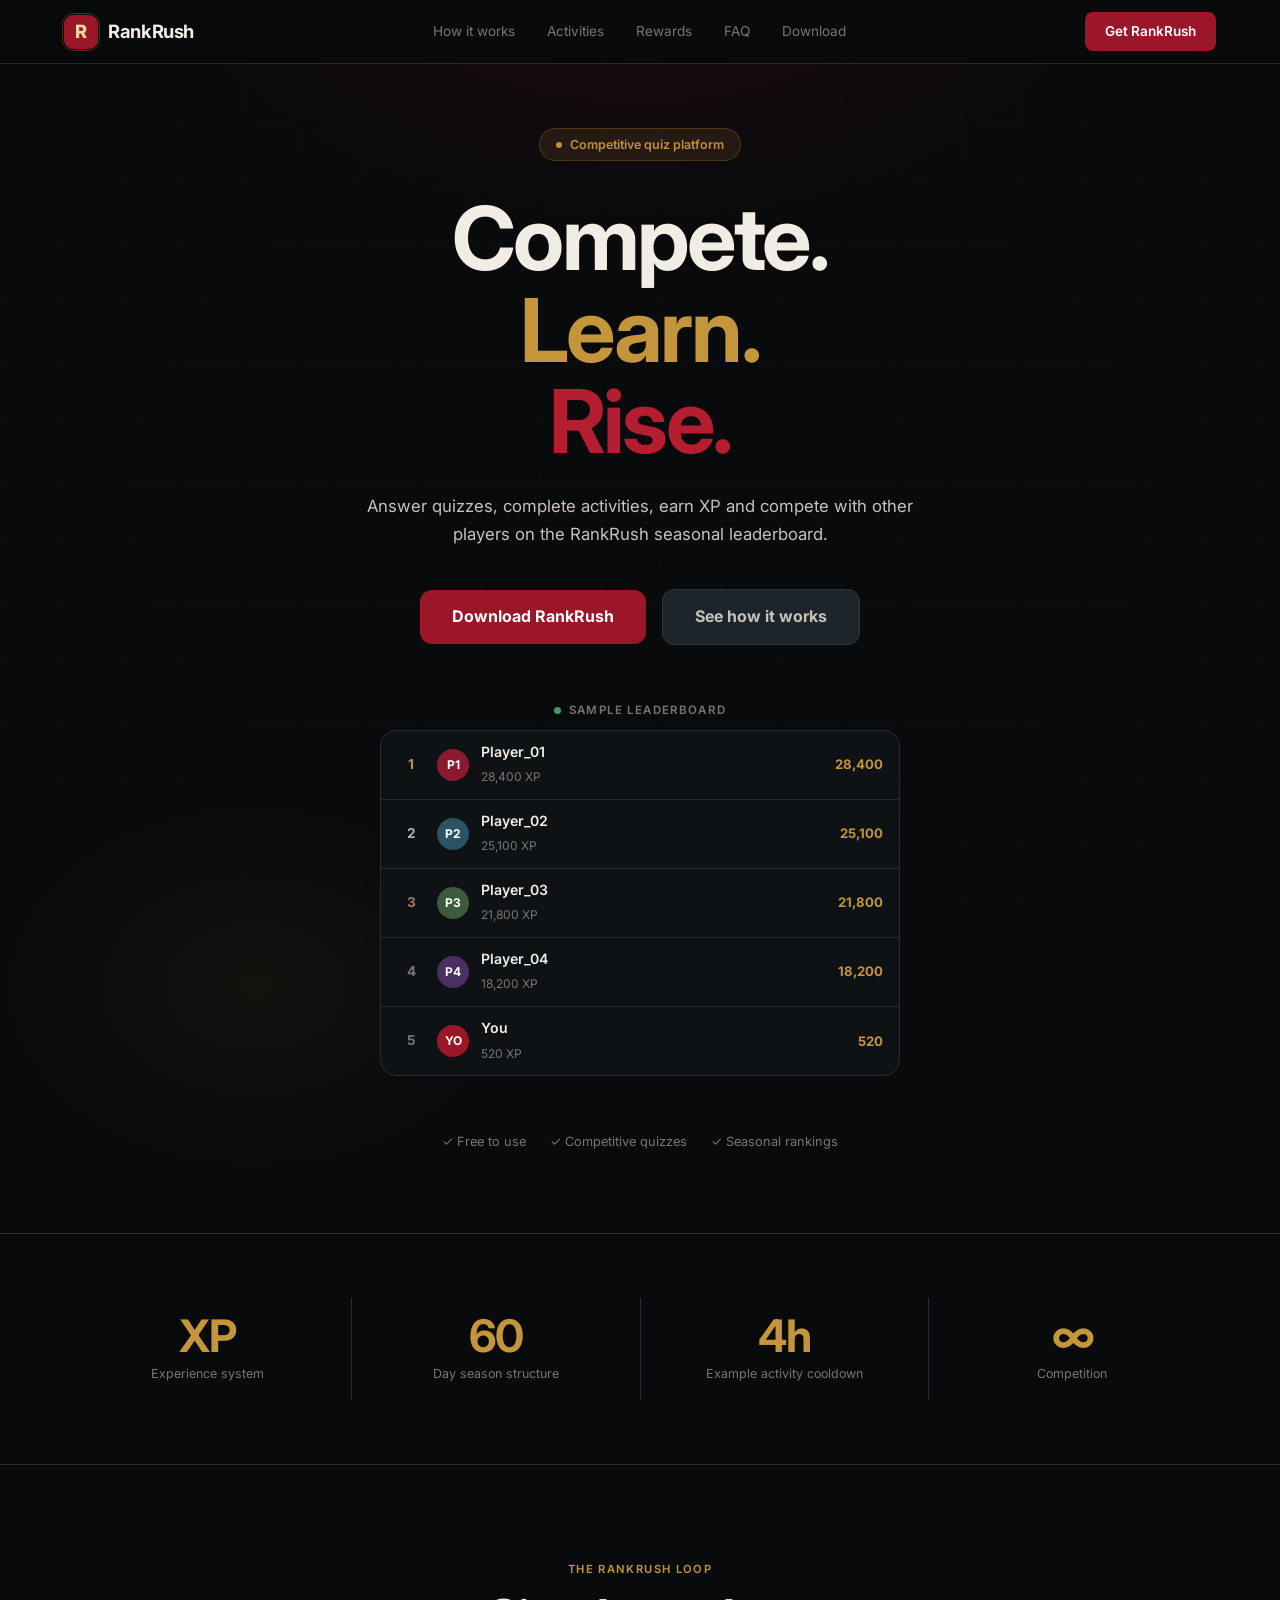
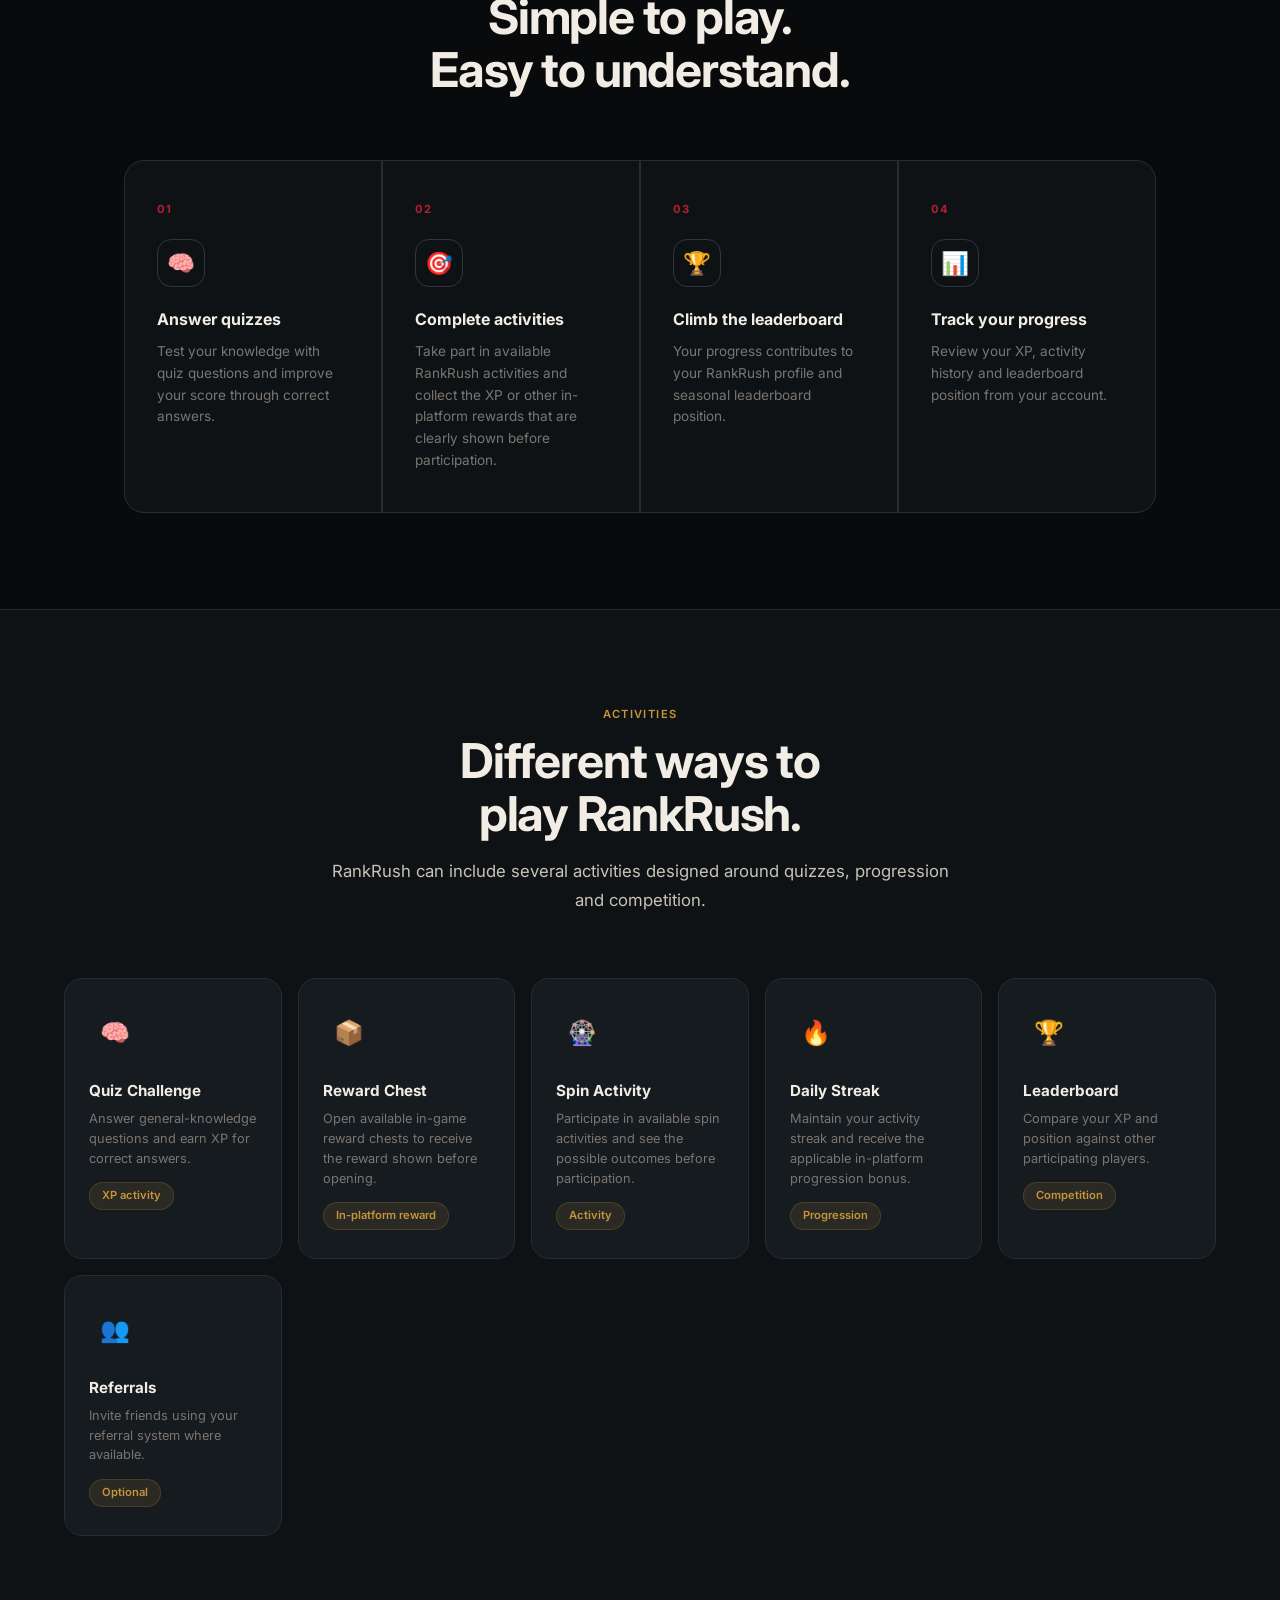
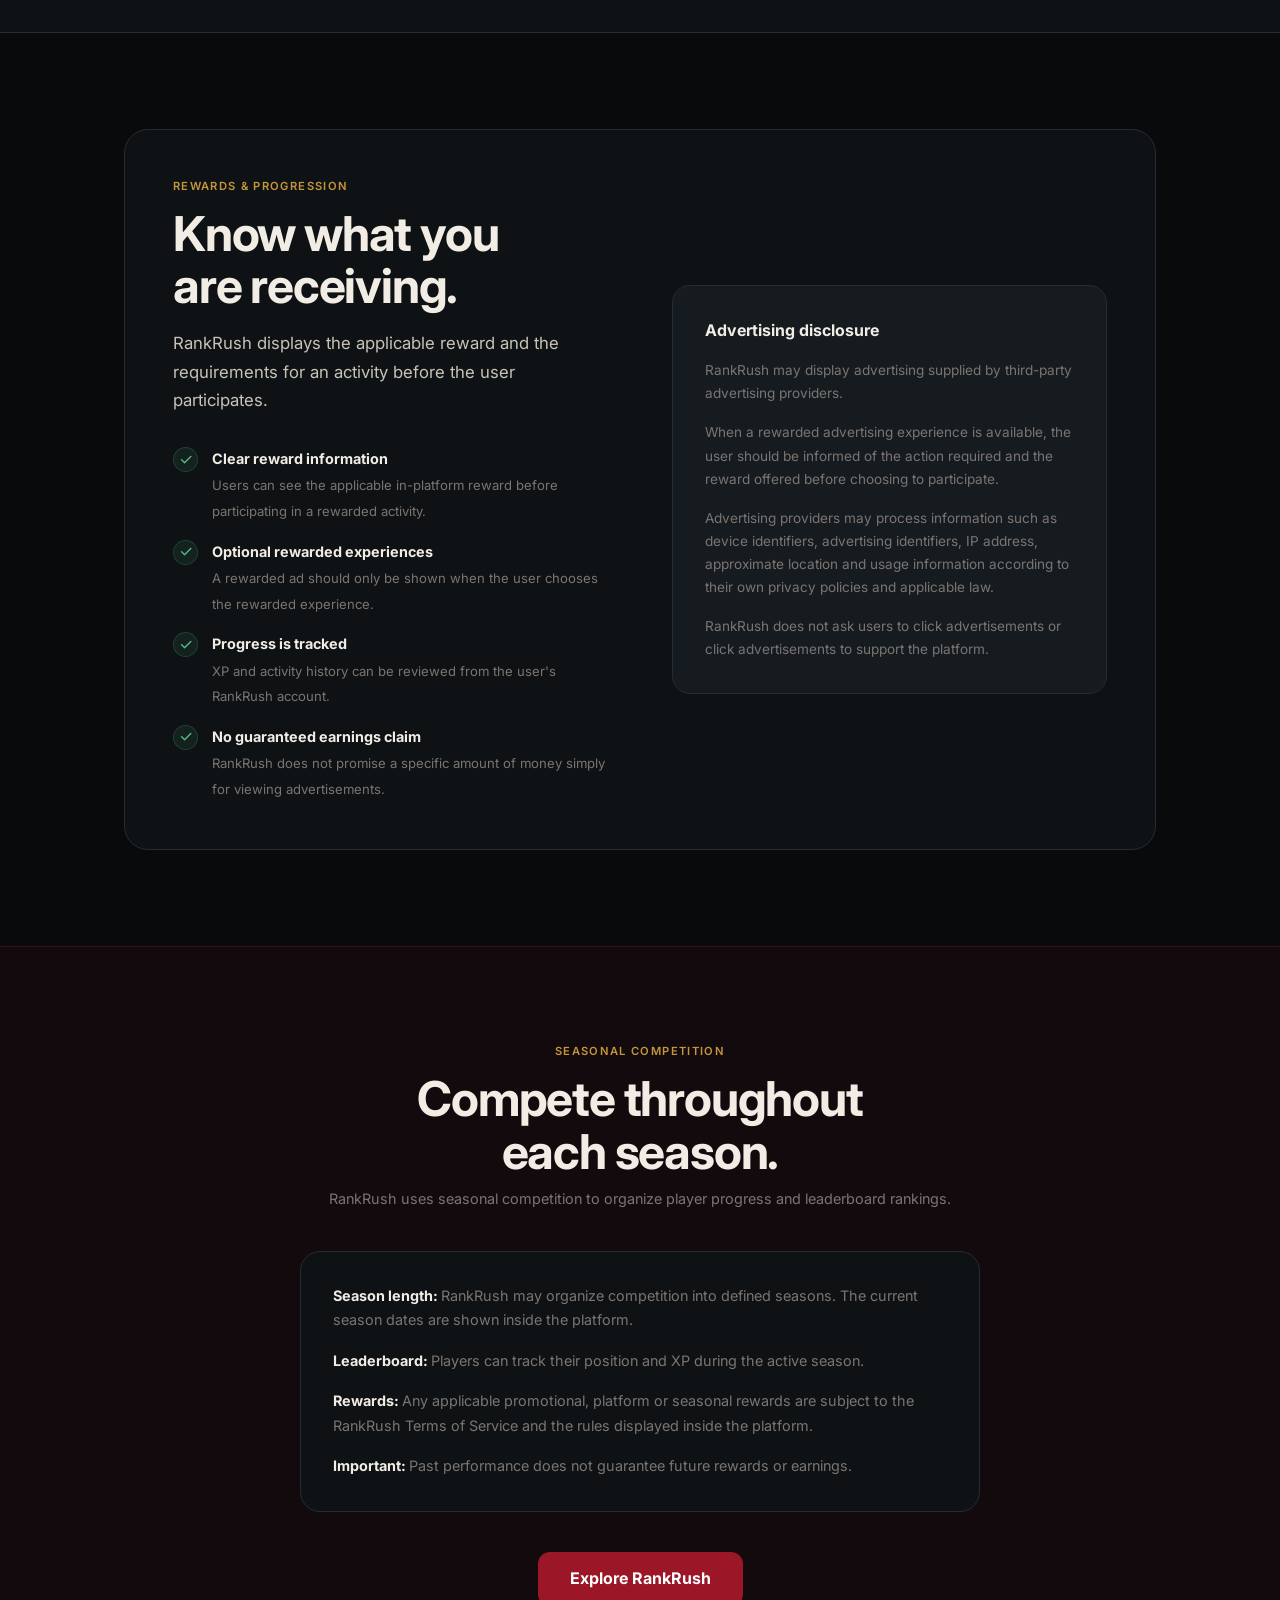
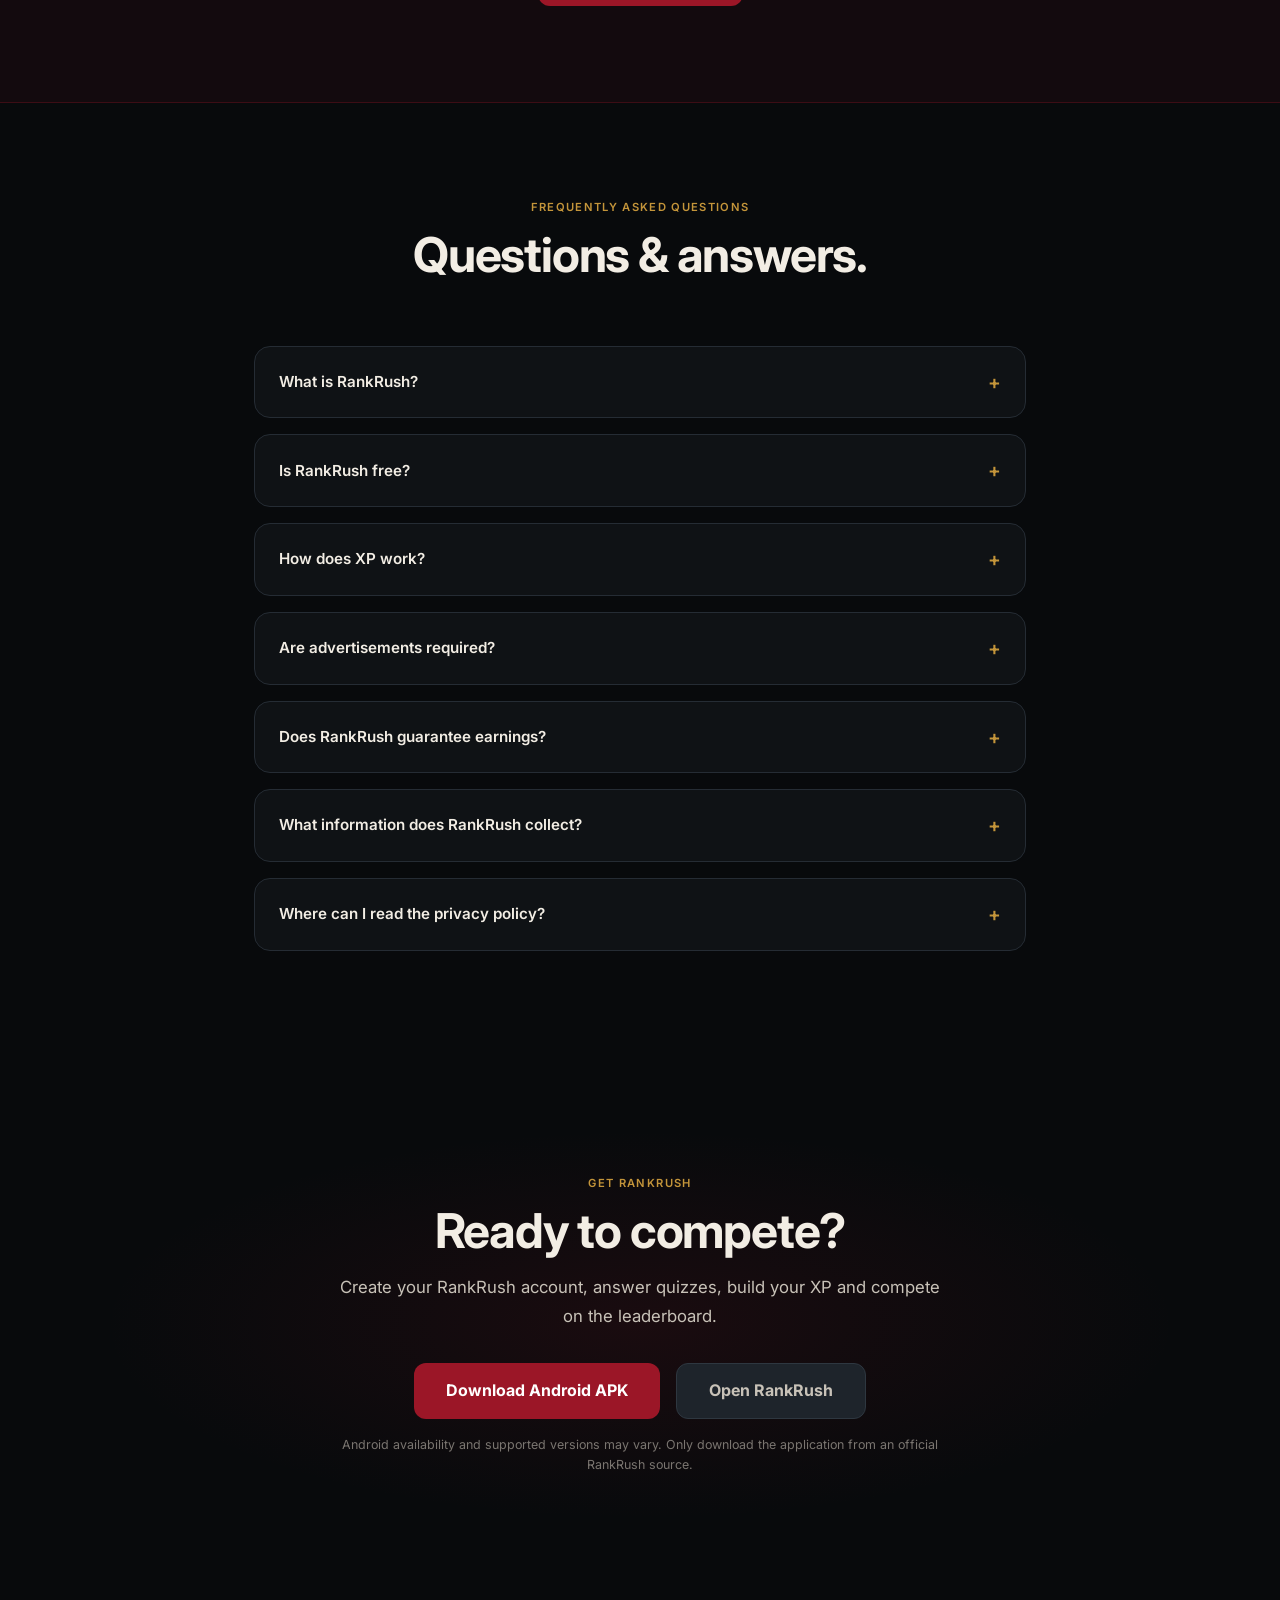
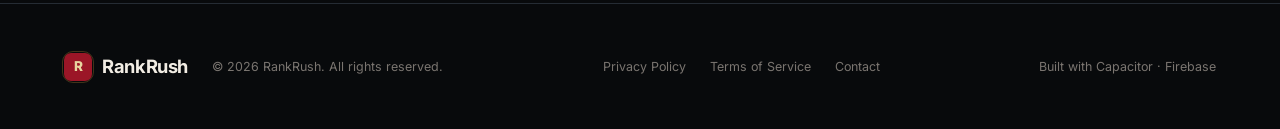
==== landing_page/index.html @ 8ebd60cf "Update index.html" ====
<!DOCTYPE html>
<html lang="en">
<head>
<meta charset="UTF-8">
<meta name="viewport" content="width=device-width, initial-scale=1.0, maximum-scale=5.0">

<meta http-equiv="X-UA-Compatible" content="IE=edge">

<meta name="google-site-verification" content="mcyz2QUK9lTyLCIeyXMuZbJmGofZLSoTM7HB4ql8XZY">


<title>RankRush — Compete. Learn. Rise.</title>
  <link rel="stylesheet" href="style/style.css">

<meta name="description"
content="RankRush is a competitive quiz and rewards platform where players answer questions, complete activities, earn XP, and compete on seasonal leaderboards.">

<meta name="keywords"
content="RankRush, quiz game, trivia game, leaderboard, competitive quiz, XP game, educational game, Android game">

<meta name="author" content="Usman Shehu">
<meta name="publisher" content="RankRush">
<meta name="robots" content="index, follow, max-image-preview:large, max-snippet:-1, max-video-preview:-1">

<link rel="canonical" href="https://rankrush-com.onrender.com/">

<!-- OPEN GRAPH -->
<meta property="og:type" content="website">
<meta property="og:site_name" content="RankRush">
<meta property="og:title" content="RankRush — Compete. Learn. Rise.">
<meta property="og:description"
content="Answer quizzes, complete activities, earn XP and compete on the RankRush seasonal leaderboard.">
<meta property="og:url" content="https://rankrush-com.onrender.com/">
<meta property="og:image" content="https://rankrush-com.onrender.com/og-image.png">
<meta property="og:image:width" content="1200">
<meta property="og:image:height" content="630">
<meta property="og:image:alt" content="RankRush competitive quiz platform">

<!-- TWITTER -->
<meta name="twitter:card" content="summary_large_image">
<meta name="twitter:title" content="RankRush — Compete. Learn. Rise.">
<meta name="twitter:description"
content="Answer quizzes, earn XP and compete on the RankRush leaderboard.">
<meta name="twitter:image" content="https://rankrush-com.onrender.com/og-image.png">

<!-- MOBILE -->
<meta name="mobile-web-app-capable" content="yes">
<meta name="application-name" content="RankRush">
<meta name="apple-mobile-web-app-capable" content="yes">
<meta name="apple-mobile-web-app-title" content="RankRush">

<meta name="theme-color" content="#080A0C">

<!-- ICONS -->
<link rel="icon" type="image/x-icon" href="/favicon.ico">
<link rel="icon" type="image/png" sizes="32x32" href="/favicon-32x32.png">
<link rel="icon" type="image/png" sizes="16x16" href="/favicon-16x16.png">
<link rel="apple-touch-icon" sizes="180x180" href="/apple-touch-icon.png">

<!-- FONT -->
<link rel="preconnect" href="https://fonts.googleapis.com">
<link rel="preconnect" href="https://fonts.gstatic.com" crossorigin>

<link
href="https://fonts.googleapis.com/css2?family=Inter:wght@300;400;500;600;700&display=swap"
rel="stylesheet">

<!-- STRUCTURED DATA -->
<script type="application/ld+json">
{
  "@context":"https://schema.org",
  "@graph":[
    {
      "@type":"WebSite",
      "@id":"https://rankrush-com.onrender.com/#website",
      "url":"https://rankrush-com.onrender.com/",
      "name":"RankRush",
      "description":"A competitive quiz and rewards platform.",
      "publisher":{
        "@id":"https://rankrush-com.onrender.com/#organization"
      }
    },
    {
      "@type":"Organization",
      "@id":"https://rankrush-com.onrender.com/#organization",
      "name":"RankRush",
      "url":"https://rankrush-com.onrender.com/",
      "logo":{
        "@type":"ImageObject",
        "url":"https://rankrush-com.onrender.com/logo-512.png"
      },
      "contactPoint":{
        "@type":"ContactPoint",
        "email":"zannur123456789@gmail.com",
        "contactType":"customer support"
      }
    },
    {
      "@type":"SoftwareApplication",
      "@id":"https://rankrush-com.onrender.com/#app",
      "name":"RankRush",
      "operatingSystem":"Android",
      "applicationCategory":"GameApplication",
      "applicationSubCategory":"Trivia",
      "description":"RankRush is a competitive quiz and rewards platform where players answer questions, earn XP and compete on seasonal leaderboards.",
      "url":"https://rankrush-com.onrender.com/",
      "offers":{
        "@type":"Offer",
        "price":"0",
        "priceCurrency":"USD"
      },
      "author":{
        "@type":"Person",
        "name":"Usman Shehu"
      }
    }
  ]
}
</script>


</head>

<body>

<!-- =========================================================
     NAVIGATION
========================================================= -->

<nav>

  <div class="nav-logo">

    <div class="nav-logo-mark">
      R
    </div>

    RankRush

  </div>

  <div class="nav-links">

    <a href="#how-it-works">
      How it works
    </a>

    <a href="#activities">
      Activities
    </a>

    <a href="#rewards">
      Rewards
    </a>

    <a href="#faq">
      FAQ
    </a>

    <a href="#download">
      Download
    </a>

  </div>

  <a
    href="#download"
    class="nav-cta"
  >
    Get RankRush
  </a>

  <a
    href="#download"
    class="nav-mobile-cta"
  >
    Get App
  </a>

</nav>


<!-- =========================================================
     HERO
========================================================= -->

<section class="hero">

  <div class="hero-bg"></div>

  <div class="hero-grid"></div>


  <div class="hero-eyebrow">

    <div class="hero-eyebrow-dot"></div>

    Competitive quiz platform

  </div>


  <h1 class="display hero-title">

    Compete.<br>

    <span class="accent">
      Learn.
    </span><br>

    <span class="accent-red">
      Rise.
    </span>

  </h1>


  <p class="hero-sub">

    Answer quizzes, complete activities, earn XP and compete
    with other players on the RankRush seasonal leaderboard.

  </p>


  <div class="hero-actions">

    <a
      href="#download"
      class="btn-primary"
    >

      Download RankRush

    </a>


    <a
      href="#how-it-works"
      class="btn-secondary"
    >

      See how it works

    </a>

  </div>


  <!-- LEADERBOARD -->

  <div class="ticker-section reveal">

    <div class="ticker-label">

      <div class="ticker-live-dot"></div>

      Sample leaderboard

    </div>


    <div
      class="ticker-board"
      id="tickerBoard"
    ></div>

  </div>


  <div class="hero-trust">

    <span>
      ✓ Free to use
    </span>

    <span>
      ✓ Competitive quizzes
    </span>

    <span>
      ✓ Seasonal rankings
    </span>

  </div>

</section>


<!-- =========================================================
     STATS / PRODUCT FEATURES
========================================================= -->

<div class="stats-strip reveal">

  <div class="stat-item">

    <div class="stat-val">
      <span>XP</span>
    </div>

    <div class="stat-lbl">
      Experience system
    </div>

  </div>


  <div class="stat-item">

    <div class="stat-val">
      <span>60</span>
    </div>

    <div class="stat-lbl">
      Day season structure
    </div>

  </div>


  <div class="stat-item">

    <div class="stat-val">
      <span>4h</span>
    </div>

    <div class="stat-lbl">
      Example activity cooldown
    </div>

  </div>


  <div class="stat-item">

    <div class="stat-val">
      <span>∞</span>
    </div>

    <div class="stat-lbl">
      Competition
    </div>

  </div>

</div>


<!-- =========================================================
     HOW IT WORKS
========================================================= -->

<section
  id="how-it-works"
  class="section"
>

  <div class="section-header reveal">

    <span class="label">
      The RankRush loop
    </span>

    <h2 class="display-sm">
      Simple to play.<br>
      Easy to understand.
    </h2>

  </div>


  <div class="steps-grid reveal">


    <div class="step-card">

      <span class="step-num">
        01
      </span>

      <div class="step-icon">
        🧠
      </div>

      <div class="step-title">
        Answer quizzes
      </div>

      <div class="step-body">

        Test your knowledge with quiz questions
        and improve your score through correct answers.

      </div>

    </div>


    <div class="step-card">

      <span class="step-num">
        02
      </span>

      <div class="step-icon">
        🎯
      </div>

      <div class="step-title">
        Complete activities
      </div>

      <div class="step-body">

        Take part in available RankRush activities
        and collect the XP or other in-platform
        rewards that are clearly shown before participation.

      </div>

    </div>


    <div class="step-card">

      <span class="step-num">
        03
      </span>

      <div class="step-icon">
        🏆
      </div>

      <div class="step-title">
        Climb the leaderboard
      </div>

      <div class="step-body">

        Your progress contributes to your RankRush
        profile and seasonal leaderboard position.

      </div>

    </div>


    <div class="step-card">

      <span class="step-num">
        04
      </span>

      <div class="step-icon">
        📊
      </div>

      <div class="step-title">
        Track your progress
      </div>

      <div class="step-body">

        Review your XP, activity history and
        leaderboard position from your account.

      </div>

    </div>

  </div>

</section>


<!-- =========================================================
     ACTIVITIES
========================================================= -->

<section
  id="activities"
  class="activities-section"
>

  <div class="activities-inner">

    <div class="section-header reveal">

      <span class="label">
        Activities
      </span>

      <h2 class="display-sm">
        Different ways to<br>
        play RankRush.
      </h2>

      <p
        class="body-lg"
        style="max-width:620px;margin:1rem auto 0"
      >

        RankRush can include several activities designed
        around quizzes, progression and competition.

      </p>

    </div>


    <div class="activities-grid">


      <div class="act-card reveal">

        <div class="act-card-icon">
          🧠
        </div>

        <div class="act-card-name">
          Quiz Challenge
        </div>

        <div class="act-card-desc">

          Answer general-knowledge questions
          and earn XP for correct answers.

        </div>

        <div class="act-card-badge">
          XP activity
        </div>

      </div>


      <div class="act-card reveal">

        <div class="act-card-icon">
          📦
        </div>

        <div class="act-card-name">
          Reward Chest
        </div>

        <div class="act-card-desc">

          Open available in-game reward chests
          to receive the reward shown before opening.

        </div>

        <div class="act-card-badge">
          In-platform reward
        </div>

      </div>


      <div class="act-card reveal">

        <div class="act-card-icon">
          🎡
        </div>

        <div class="act-card-name">
          Spin Activity
        </div>

        <div class="act-card-desc">

          Participate in available spin activities
          and see the possible outcomes before participation.

        </div>

        <div class="act-card-badge">
          Activity
        </div>

      </div>


      <div class="act-card reveal">

        <div class="act-card-icon">
          🔥
        </div>

        <div class="act-card-name">
          Daily Streak
        </div>

        <div class="act-card-desc">

          Maintain your activity streak and receive
          the applicable in-platform progression bonus.

        </div>

        <div class="act-card-badge">
          Progression
        </div>

      </div>


      <div class="act-card reveal">

        <div class="act-card-icon">
          🏆
        </div>

        <div class="act-card-name">
          Leaderboard
        </div>

        <div class="act-card-desc">

          Compare your XP and position against
          other participating players.

        </div>

        <div class="act-card-badge">
          Competition
        </div>

      </div>


      <div class="act-card reveal">

        <div class="act-card-icon">
          👥
        </div>

        <div class="act-card-name">
          Referrals
        </div>

        <div class="act-card-desc">

          Invite friends using your referral system
          where available.

        </div>

        <div class="act-card-badge">
          Optional
        </div>

      </div>


    </div>

  </div>

</section>


<!-- =========================================================
     REWARDS / TRANSPARENCY
========================================================= -->

<section
  id="rewards"
  class="rewards-section"
>

  <div class="rewards-box reveal">


    <div>

      <span class="label">
        Rewards & progression
      </span>

      <h2
        class="display-sm"
        style="margin-top:.75rem"
      >

        Know what you<br>
        are receiving.

      </h2>


      <p
        class="body-lg"
        style="margin-top:1rem"
      >

        RankRush displays the applicable reward
        and the requirements for an activity before
        the user participates.

      </p>


      <div class="reward-list">


        <div class="reward-item">

          <div class="reward-check">
            ✓
          </div>

          <div>

            <strong>
              Clear reward information
            </strong>

            <span>
              Users can see the applicable in-platform
              reward before participating in a rewarded activity.
            </span>

          </div>

        </div>


        <div class="reward-item">

          <div class="reward-check">
            ✓
          </div>

          <div>

            <strong>
              Optional rewarded experiences
            </strong>

            <span>
              A rewarded ad should only be shown when
              the user chooses the rewarded experience.
            </span>

          </div>

        </div>


        <div class="reward-item">

          <div class="reward-check">
            ✓
          </div>

          <div>

            <strong>
              Progress is tracked
            </strong>

            <span>
              XP and activity history can be reviewed
              from the user's RankRush account.
            </span>

          </div>

        </div>


        <div class="reward-item">

          <div class="reward-check">
            ✓
          </div>

          <div>

            <strong>
              No guaranteed earnings claim
            </strong>

            <span>
              RankRush does not promise a specific amount
              of money simply for viewing advertisements.
            </span>

          </div>

        </div>


      </div>

    </div>


    <div class="disclosure-box">

      <h3>
        Advertising disclosure
      </h3>

      <p>

        RankRush may display advertising supplied by
        third-party advertising providers.

      </p>

      <p>

        When a rewarded advertising experience is available,
        the user should be informed of the action required
        and the reward offered before choosing to participate.

      </p>

      <p>

        Advertising providers may process information
        such as device identifiers, advertising identifiers,
        IP address, approximate location and usage information
        according to their own privacy policies and applicable law.

      </p>

      <p>

        RankRush does not ask users to click advertisements
        or click advertisements to support the platform.

      </p>

    </div>


  </div>

</section>


<!-- =========================================================
     SEASON INFORMATION
========================================================= -->

<section class="season-section">

  <div class="season-inner">

    <div class="reveal">

      <span class="label">
        Seasonal competition
      </span>

      <h2
        class="display-sm"
        style="margin:.75rem 0 .5rem"
      >

        Compete throughout<br>
        each season.

      </h2>

      <p class="body">

        RankRush uses seasonal competition to
        organize player progress and leaderboard rankings.

      </p>

    </div>


    <div class="season-info reveal">

      <p>

        <strong style="color:var(--cream)">
          Season length:
        </strong>

        RankRush may organize competition into
        defined seasons. The current season dates
        are shown inside the platform.

      </p>


      <p>

        <strong style="color:var(--cream)">
          Leaderboard:
        </strong>

        Players can track their position and XP
        during the active season.

      </p>


      <p>

        <strong style="color:var(--cream)">
          Rewards:
        </strong>

        Any applicable promotional, platform or
        seasonal rewards are subject to the RankRush
        Terms of Service and the rules displayed
        inside the platform.

      </p>


      <p>

        <strong style="color:var(--cream)">
          Important:
        </strong>

        Past performance does not guarantee future
        rewards or earnings.

      </p>

    </div>


    <a
      href="#download"
      class="btn-primary reveal"
    >

      Explore RankRush

    </a>

  </div>

</section>


<!-- =========================================================
     FAQ
========================================================= -->

<section
  id="faq"
  class="faq-section"
>

  <div class="section-header reveal">

    <span class="label">
      Frequently asked questions
    </span>

    <h2 class="display-sm">
      Questions & answers.
    </h2>

  </div>


  <div class="faq-list">


    <div class="faq-item reveal">

      <button
        class="faq-question"
        type="button"
      >

        <span>
          What is RankRush?
        </span>

        <span class="faq-plus">
          +
        </span>

      </button>

      <div class="faq-answer">

        RankRush is a competitive quiz and progression
        platform where users can answer questions,
        participate in activities, earn XP and compete
        on seasonal leaderboards.

      </div>

    </div>


    <div class="faq-item reveal">

      <button
        class="faq-question"
        type="button"
      >

        <span>
          Is RankRush free?
        </span>

        <span class="faq-plus">
          +
        </span>

      </button>

      <div class="faq-answer">

        RankRush is designed to be free to access.
        Some features may depend on availability,
        account status and the rules displayed
        within the platform.

      </div>

    </div>


    <div class="faq-item reveal">

      <button
        class="faq-question"
        type="button"
      >

        <span>
          How does XP work?
        </span>

        <span class="faq-plus">
          +
        </span>

      </button>

      <div class="faq-answer">

        XP represents progression within RankRush.
        Your XP can contribute to your leaderboard
        position and other platform features according
        to the current RankRush rules.

      </div>

    </div>


    <div class="faq-item reveal">

      <button
        class="faq-question"
        type="button"
      >

        <span>
          Are advertisements required?
        </span>

        <span class="faq-plus">
          +
        </span>

      </button>

      <div class="faq-answer">

        Some RankRush experiences may include advertising.
        Where a rewarded advertising experience is offered,
        the user should be given clear information about
        the required action and the applicable in-platform
        reward before choosing to participate.

      </div>

    </div>


    <div class="faq-item reveal">

      <button
        class="faq-question"
        type="button"
      >

        <span>
          Does RankRush guarantee earnings?
        </span>

        <span class="faq-plus">
          +
        </span>

      </button>

      <div class="faq-answer">

        No. RankRush does not guarantee a particular
        amount of earnings from advertisements,
        activities or leaderboard participation.
        Any applicable rewards are subject to the
        current RankRush rules and Terms of Service.

      </div>

    </div>


    <div class="faq-item reveal">

      <button
        class="faq-question"
        type="button"
      >

        <span>
          What information does RankRush collect?
        </span>

        <span class="faq-plus">
          +
        </span>

      </button>

      <div class="faq-answer">

        Depending on the features you use, RankRush
        may collect account information such as your
        email address and username, as well as activity,
        XP, reward and session information. Advertising
        and analytics providers may also process certain
        device or advertising information. See the
        RankRush Privacy Policy for the complete details.

      </div>

    </div>


    <div class="faq-item reveal">

      <button
        class="faq-question"
        type="button"
      >

        <span>
          Where can I read the privacy policy?
        </span>

        <span class="faq-plus">
          +
        </span>

      </button>

      <div class="faq-answer">

        The current RankRush Privacy Policy should be
        available from the footer of this website and
        inside the platform where applicable.

      </div>

    </div>


  </div>

</section>


<!-- =========================================================
     DOWNLOAD
========================================================= -->

<section
  id="download"
  class="download-section"
>

  <div class="download-inner">


    <div class="reveal">

      <span class="label">
        Get RankRush
      </span>


      <h2
        class="display-sm"
        style="margin:.75rem 0 1rem"
      >

        Ready to compete?

      </h2>


      <p class="body-lg">

        Create your RankRush account, answer quizzes,
        build your XP and compete on the leaderboard.

      </p>

    </div>


    <div class="download-actions reveal">


      <a
        href="/download/android"
        class="btn-primary"
      >

        Download Android APK

      </a>


      <a
        href="/login"
        class="btn-secondary"
      >

        Open RankRush

      </a>


    </div>


    <p class="download-note">

      Android availability and supported versions
      may vary. Only download the application from
      an official RankRush source.

    </p>

  </div>

</section>


<!-- =========================================================
     FOOTER
========================================================= -->

<footer>


  <div class="footer-left">

    <div class="nav-logo">

      <div
        class="nav-logo-mark"
        style="
          width:28px;
          height:28px;
          border-radius:7px;
          font-size:.85rem;
        "
      >
        R
      </div>

      RankRush

    </div>


    <span class="footer-copy">

      © 2026 RankRush. All rights reserved.

    </span>

  </div>


  <div class="footer-links">

    <a href="/privacy">
      Privacy Policy
    </a>

    <a href="/terms">
      Terms of Service
    </a>

    <a href="mailto:zannur123456789@gmail.com">
      Contact
    </a>

  </div>


  <div class="footer-right">

    Built with Capacitor · Firebase

  </div>


</footer>


<!-- =========================================================
     JAVASCRIPT
========================================================= -->

<script>

/* =========================================================
   SAMPLE LEADERBOARD
========================================================= */

const PLAYERS = [

  {
    name:"Player_01",
    xp:28400,
    av:"P1",
    col:"#8B1A2E"
  },

  {
    name:"Player_02",
    xp:25100,
    av:"P2",
    col:"#2C5364"
  },

  {
    name:"Player_03",
    xp:21800,
    av:"P3",
    col:"#3D5A3E"
  },

  {
    name:"Player_04",
    xp:18200,
    av:"P4",
    col:"#4A3060"
  },

  {
    name:"You",
    xp:520,
    av:"YO",
    col:"#9B1627",
    me:true
  }

];


function renderTicker(){

  const board =
    document.getElementById("tickerBoard");

  if(!board){
    return;
  }


  const sorted =
    [...PLAYERS].sort(
      (a,b)=>b.xp-a.xp
    );


  board.innerHTML =
    sorted.map((player,index)=>{

      const rankClass =
        index === 0
          ? "r1"
          : index === 1
          ? "r2"
          : index === 2
          ? "r3"
          : "";


      return `

        <div class="ticker-row">

          <div class="ticker-rank ${rankClass}">
            ${index + 1}
          </div>


          <div
            class="ticker-av"
            style="background:${player.col}"
          >
            ${player.av}
          </div>


          <div class="ticker-info">

            <strong>
              ${
                player.me
                  ? "You"
                  : player.name
              }
            </strong>

            <span>
              ${player.xp.toLocaleString()} XP
            </span>

          </div>


          <div class="ticker-xp">
            ${player.xp.toLocaleString()}
          </div>

        </div>

      `;

    }).join("");

}


renderTicker();


/*
  This demo leaderboard is intentionally static.
  Replace it with real data only when you have
  actual verified leaderboard data.
*/


/* =========================================================
   FAQ
========================================================= */

document
  .querySelectorAll(".faq-question")
  .forEach(button=>{

    button.addEventListener("click",()=>{

      const item =
        button.closest(".faq-item");

      const isOpen =
        item.classList.contains("open");


      document
        .querySelectorAll(".faq-item")
        .forEach(other=>{

          other.classList.remove("open");

          const plus =
            other.querySelector(".faq-plus");

          if(plus){
            plus.textContent="+";
          }

        });


      if(!isOpen){

        item.classList.add("open");

        const plus =
          item.querySelector(".faq-plus");

        if(plus){
          plus.textContent="−";
        }

      }

    });

  });


/* =========================================================
   SCROLL REVEAL
========================================================= */

const revealObserver =
  new IntersectionObserver(

    entries=>{

      entries.forEach(entry=>{

        if(entry.isIntersecting){

          entry.target.classList.add("visible");

          revealObserver.unobserve(
            entry.target
          );

        }

      });

    },

    {
      threshold:.12
    }

  );


document
  .querySelectorAll(".reveal")
  .forEach(element=>{

    revealObserver.observe(element);

  });


/* =========================================================
   SMOOTH INTERNAL NAVIGATION
========================================================= */

document
  .querySelectorAll('a[href^="#"]')
  .forEach(link=>{

    link.addEventListener("click",event=>{

      const targetId =
        link.getAttribute("href");

      if(
        !targetId ||
        targetId === "#"
      ){
        return;
      }


      const target =
        document.querySelector(targetId);

      if(target){

        event.preventDefault();

        target.scrollIntoView({
          behavior:"smooth",
          block:"start"
        });

      }

    });

  });


/* =========================================================
   SECURITY / EXTERNAL NAVIGATION NOTE
========================================================= */

document.addEventListener(
  "contextmenu",
  function(){
    /*
      Intentionally left enabled.
      Users should be able to use normal
      browser functionality.
    */
  }
);

</script>
</body>
</html>
---- landing_page/style/style.css ----
/* =========================================================
   RESET
========================================================= */

*,*::before,*::after{
  box-sizing:border-box;
  margin:0;
  padding:0;
}

html{
  scroll-behavior:smooth;
  -webkit-text-size-adjust:100%;
}

body{
  font-family:'Inter',system-ui,sans-serif;
  background:#080A0C;
  color:#F2EDE4;
  line-height:1.6;
  overflow-x:hidden;
}

img{
  display:block;
  max-width:100%;
}

a{
  color:inherit;
  text-decoration:none;
}

button{
  cursor:pointer;
  font:inherit;
  border:none;
  background:none;
}

/* =========================================================
   COLORS
========================================================= */

:root{

  --obsidian:#080A0C;
  --steel:#0F1215;
  --steel2:#161B20;
  --steel3:#1E242B;

  --border:#252C34;
  --border2:#2E3740;

  --crimson:#9B1627;
  --crimson-bright:#B51E30;

  --gold:#C4953A;
  --gold-pale:#E8D5A0;

  --cream:#F2EDE4;
  --cream2:#C8C2B8;
  --cream3:#7A7570;

  --success:#2D7A50;

  --radius:1rem;
}

/* =========================================================
   TYPOGRAPHY
========================================================= */

.display{
  font-size:clamp(2.8rem,7vw,5.5rem);
  font-weight:700;
  line-height:1.04;
  letter-spacing:-0.03em;
}

.display-sm{
  font-size:clamp(1.8rem,4vw,3rem);
  font-weight:700;
  line-height:1.1;
  letter-spacing:-0.025em;
}

.label{
  display:block;
  font-size:.7rem;
  font-weight:600;
  letter-spacing:.12em;
  text-transform:uppercase;
  color:var(--gold);
}

.body-lg{
  font-size:1.05rem;
  color:var(--cream2);
  line-height:1.7;
}

.body{
  font-size:.9rem;
  color:var(--cream3);
  line-height:1.65;
}

/* =========================================================
   NAVIGATION
========================================================= */

nav{
  position:fixed;
  top:0;
  left:0;
  right:0;
  z-index:100;

  height:64px;

  display:flex;
  align-items:center;
  justify-content:space-between;

  padding:0 clamp(1.5rem,5vw,4rem);

  background:rgba(8,10,12,.82);
  backdrop-filter:blur(20px);
  -webkit-backdrop-filter:blur(20px);

  border-bottom:1px solid var(--border);
}

.nav-logo{
  display:flex;
  align-items:center;
  gap:10px;

  font-size:1.15rem;
  font-weight:700;
  letter-spacing:-.02em;
}

.nav-logo-mark{
  width:34px;
  height:34px;

  display:flex;
  align-items:center;
  justify-content:center;

  border-radius:9px;

  background:var(--crimson);
  color:var(--gold-pale);

  font-weight:800;

  position:relative;
}

.nav-logo-mark::after{
  content:'';
  position:absolute;
  inset:-2px;

  border-radius:11px;

  border:1px solid rgba(196,149,58,.3);
}

.nav-links{
  display:flex;
  align-items:center;
  gap:2rem;

  font-size:.85rem;
  color:var(--cream3);
}

.nav-links a:hover{
  color:var(--cream);
}

.nav-cta,
.nav-mobile-cta{
  background:var(--crimson);
  color:#fff;

  padding:.55rem 1.25rem;

  border-radius:8px;

  font-size:.85rem;
  font-weight:600;
}

.nav-cta:hover,
.nav-mobile-cta:hover{
  background:var(--crimson-bright);
}

.nav-mobile-cta{
  display:none;
}

/* =========================================================
   HERO
========================================================= */

.hero{
  min-height:100svh;

  display:flex;
  flex-direction:column;
  align-items:center;
  justify-content:center;

  padding:
    calc(64px + 4rem)
    clamp(1.5rem,5vw,4rem)
    5rem;

  position:relative;
  overflow:hidden;

  text-align:center;
}

.hero-bg{
  position:absolute;
  inset:0;

  background:
    radial-gradient(
      ellipse 70% 50% at 50% -10%,
      rgba(155,22,39,.18) 0%,
      transparent 60%
    ),
    radial-gradient(
      ellipse 40% 30% at 20% 80%,
      rgba(196,149,58,.06) 0%,
      transparent 50%
    );

  pointer-events:none;
}

.hero-grid{
  position:absolute;
  inset:0;

  background-image:
    linear-gradient(
      rgba(255,255,255,.02) 1px,
      transparent 1px
    ),
    linear-gradient(
      90deg,
      rgba(255,255,255,.02) 1px,
      transparent 1px
    );

  background-size:60px 60px;

  mask-image:
    radial-gradient(
      ellipse 80% 60% at 50% 40%,
      black,
      transparent
    );

  pointer-events:none;
}

.hero-eyebrow{
  display:inline-flex;
  align-items:center;
  gap:8px;

  background:rgba(196,149,58,.12);
  border:1px solid rgba(196,149,58,.25);

  border-radius:100px;

  padding:.35rem 1rem;
  margin-bottom:2rem;

  font-size:.78rem;
  font-weight:600;

  color:var(--gold);
}

.hero-eyebrow-dot{
  width:6px;
  height:6px;

  border-radius:50%;

  background:var(--gold);

  animation:pulse 2s ease-in-out infinite;
}

@keyframes pulse{
  0%,100%{
    opacity:1;
    transform:scale(1);
  }

  50%{
    opacity:.5;
    transform:scale(.7);
  }
}

.hero-title{
  margin-bottom:1.5rem;
  position:relative;
  z-index:1;
}

.hero-title .accent{
  color:var(--gold);
}

.hero-title .accent-red{
  color:var(--crimson-bright);
}

.hero-sub{
  max-width:560px;

  margin:0 auto 2.5rem;

  font-size:1.05rem;
  color:var(--cream2);

  line-height:1.7;
}

.hero-actions{
  display:flex;
  align-items:center;
  justify-content:center;

  gap:1rem;
  flex-wrap:wrap;

  margin-bottom:3.5rem;
}

.btn-primary,
.btn-secondary{
  display:inline-flex;
  align-items:center;
  justify-content:center;
  gap:10px;

  padding:.9rem 2rem;

  border-radius:12px;

  font-size:1rem;
  font-weight:700;

  transition:.2s;
}

.btn-primary{
  background:var(--crimson);
  color:#fff;
}

.btn-primary:hover{
  background:var(--crimson-bright);
  transform:translateY(-2px);
}

.btn-secondary{
  background:var(--steel3);
  color:var(--cream2);

  border:1px solid var(--border2);
}

.btn-secondary:hover{
  border-color:var(--cream3);
  color:var(--cream);
  transform:translateY(-2px);
}

.hero-trust{
  display:flex;
  align-items:center;
  justify-content:center;

  gap:1.5rem;
  flex-wrap:wrap;

  font-size:.8rem;
  color:var(--cream3);
}

/* =========================================================
   LEADERBOARD
========================================================= */

.ticker-section{
  position:relative;
  z-index:1;

  width:100%;
  max-width:520px;

  margin:0 auto 3.5rem;
}

.ticker-label{
  display:flex;
  align-items:center;
  justify-content:center;

  gap:8px;

  font-size:.72rem;
  font-weight:600;

  letter-spacing:.1em;
  text-transform:uppercase;

  color:var(--cream3);

  margin-bottom:10px;
}

.ticker-live-dot{
  width:7px;
  height:7px;

  border-radius:50%;

  background:#3D9E6A;

  animation:pulse 1.5s ease-in-out infinite;
}

.ticker-board{
  background:var(--steel);

  border:1px solid var(--border);

  border-radius:16px;

  overflow:hidden;
}

.ticker-row{
  display:flex;
  align-items:center;
  gap:12px;

  padding:10px 16px;

  border-bottom:1px solid var(--border);
}

.ticker-row:last-child{
  border-bottom:none;
}

.ticker-rank{
  width:28px;

  text-align:center;

  font-size:.85rem;
  font-weight:700;

  color:var(--cream3);
}

.ticker-rank.r1{
  color:var(--gold);
}

.ticker-rank.r2{
  color:#B0B0B8;
}

.ticker-rank.r3{
  color:#A0785A;
}

.ticker-av{
  width:32px;
  height:32px;

  border-radius:50%;

  display:flex;
  align-items:center;
  justify-content:center;

  font-size:.75rem;
  font-weight:700;

  color:#fff;
}

.ticker-info{
  flex:1;
  min-width:0;

  text-align:left;
}

.ticker-info strong{
  display:block;

  font-size:.88rem;
  font-weight:600;

  color:var(--cream);
}

.ticker-info span{
  font-size:.75rem;
  color:var(--cream3);
}

.ticker-xp{
  font-size:.82rem;
  font-weight:700;

  color:var(--gold);
}

/* =========================================================
   STATS
========================================================= */

.stats-strip{
  padding:4rem clamp(1.5rem,5vw,4rem);

  display:flex;

  border-top:1px solid var(--border);
  border-bottom:1px solid var(--border);

  overflow-x:auto;
}

.stat-item{
  flex:1;
  min-width:170px;

  padding:1rem 2rem;

  border-right:1px solid var(--border);

  text-align:center;
}

.stat-item:last-child{
  border-right:none;
}

.stat-val{
  font-size:clamp(1.8rem,4vw,2.8rem);

  font-weight:700;

  letter-spacing:-.03em;

  color:var(--cream);

  line-height:1;

  margin-bottom:.35rem;
}

.stat-val span{
  color:var(--gold);
}

.stat-lbl{
  font-size:.78rem;
  color:var(--cream3);
}

/* =========================================================
   GENERAL SECTION
========================================================= */

.section{
  padding:6rem clamp(1.5rem,5vw,4rem);

  max-width:1160px;

  margin:0 auto;
}

.section-header{
  text-align:center;

  margin-bottom:4rem;
}

.section-header .label{
  margin-bottom:.75rem;
}

.steps-grid{
  display:grid;

  grid-template-columns:
    repeat(auto-fit,minmax(220px,1fr));

  gap:1.5px;

  background:var(--border);

  border:1px solid var(--border);

  border-radius:20px;

  overflow:hidden;
}

.step-card{
  background:var(--steel);

  padding:2.5rem 2rem;
}

.step-card:hover{
  background:var(--steel2);
}

.step-num{
  display:block;

  font-size:.7rem;
  font-weight:700;

  letter-spacing:.12em;

  color:var(--crimson-bright);

  margin-bottom:1.25rem;
}

.step-icon{
  width:48px;
  height:48px;

  border-radius:14px;

  display:flex;
  align-items:center;
  justify-content:center;

  font-size:1.4rem;

  margin-bottom:1.25rem;

  border:1px solid var(--border2);
}

.step-title{
  font-size:1rem;
  font-weight:700;

  color:var(--cream);

  margin-bottom:.5rem;
}

.step-body{
  font-size:.85rem;
  color:var(--cream3);

  line-height:1.6;
}

/* =========================================================
   ACTIVITIES
========================================================= */

.activities-section{
  padding:6rem clamp(1.5rem,5vw,4rem);

  background:var(--steel);

  border-top:1px solid var(--border);
  border-bottom:1px solid var(--border);
}

.activities-inner{
  max-width:1160px;
  margin:0 auto;
}

.activities-grid{
  display:grid;

  grid-template-columns:
    repeat(auto-fit,minmax(180px,1fr));

  gap:1rem;

  margin-top:3rem;
}

.act-card{
  background:var(--steel2);

  border:1px solid var(--border);

  border-radius:18px;

  padding:1.75rem 1.5rem;
}

.act-card-icon{
  width:52px;
  height:52px;

  border-radius:15px;

  display:flex;
  align-items:center;
  justify-content:center;

  font-size:1.5rem;

  margin-bottom:1.25rem;
}

.act-card-name{
  font-size:.95rem;
  font-weight:700;

  color:var(--cream);

  margin-bottom:.35rem;
}

.act-card-desc{
  font-size:.8rem;
  color:var(--cream3);

  line-height:1.55;
}

.act-card-badge{
  display:inline-flex;

  margin-top:.85rem;

  background:rgba(196,149,58,.12);

  border:1px solid rgba(196,149,58,.2);

  border-radius:100px;

  padding:.25rem .75rem;

  font-size:.7rem;
  font-weight:600;

  color:var(--gold);
}

/* =========================================================
   REWARDS INFORMATION
========================================================= */

.rewards-section{
  padding:6rem clamp(1.5rem,5vw,4rem);

  max-width:1160px;

  margin:0 auto;
}

.rewards-box{
  background:var(--steel);

  border:1px solid var(--border);

  border-radius:24px;

  padding:3rem;

  display:grid;

  grid-template-columns:1fr 1fr;

  gap:4rem;

  align-items:center;
}

.reward-list{
  display:flex;
  flex-direction:column;

  gap:1rem;

  margin-top:2rem;
}

.reward-item{
  display:flex;
  align-items:flex-start;

  gap:14px;
}

.reward-check{
  width:25px;
  height:25px;

  border-radius:50%;

  display:flex;
  align-items:center;
  justify-content:center;

  flex-shrink:0;

  background:rgba(61,158,106,.12);

  border:1px solid rgba(61,158,106,.25);

  color:#5CBF8A;
}

.reward-item strong{
  display:block;

  font-size:.9rem;

  color:var(--cream);

  margin-bottom:.15rem;
}

.reward-item span{
  font-size:.82rem;

  color:var(--cream3);
}

.disclosure-box{
  background:var(--steel2);

  border:1px solid var(--border);

  border-radius:18px;

  padding:2rem;
}

.disclosure-box h3{
  font-size:1rem;

  color:var(--cream);

  margin-bottom:1rem;
}

.disclosure-box p{
  font-size:.85rem;

  color:var(--cream3);

  line-height:1.7;

  margin-bottom:1rem;
}

.disclosure-box p:last-child{
  margin-bottom:0;
}

/* =========================================================
   SEASON
========================================================= */

.season-section{
  padding:6rem clamp(1.5rem,5vw,4rem);

  background:rgba(155,22,39,.08);

  border-top:1px solid rgba(155,22,39,.3);
  border-bottom:1px solid rgba(155,22,39,.3);

  text-align:center;
}

.season-inner{
  max-width:680px;

  margin:0 auto;
}

.season-info{
  background:var(--steel);

  border:1px solid var(--border);

  border-radius:20px;

  padding:2rem;

  margin:2.5rem auto;

  text-align:left;
}

.season-info p{
  color:var(--cream3);

  font-size:.9rem;

  line-height:1.7;

  margin-bottom:1rem;
}

.season-info p:last-child{
  margin-bottom:0;
}

/* =========================================================
   FAQ
========================================================= */

.faq-section{
  padding:6rem clamp(1.5rem,5vw,4rem);

  max-width:900px;

  margin:0 auto;
}

.faq-list{
  display:flex;

  flex-direction:column;

  gap:1rem;

  margin-top:3rem;
}

.faq-item{
  background:var(--steel);

  border:1px solid var(--border);

  border-radius:16px;

  overflow:hidden;
}

.faq-question{
  width:100%;

  padding:1.25rem 1.5rem;

  display:flex;

  align-items:center;

  justify-content:space-between;

  gap:1rem;

  color:var(--cream);

  font-size:.95rem;

  font-weight:600;

  text-align:left;
}

.faq-answer{
  display:none;

  padding:0 1.5rem 1.5rem;

  color:var(--cream3);

  font-size:.85rem;

  line-height:1.7;
}

.faq-item.open .faq-answer{
  display:block;
}

.faq-plus{
  color:var(--gold);

  font-size:1.2rem;

  flex-shrink:0;
}

/* =========================================================
   DOWNLOAD
========================================================= */

.download-section{
  padding:8rem clamp(1.5rem,5vw,4rem);

  text-align:center;

  position:relative;

  overflow:hidden;
}

.download-section::before{
  content:'';

  position:absolute;

  inset:0;

  background:
    radial-gradient(
      ellipse 60% 50% at 50% 50%,
      rgba(155,22,39,.12) 0%,
      transparent 70%
    );

  pointer-events:none;
}

.download-inner{
  max-width:620px;

  margin:0 auto;

  position:relative;

  z-index:1;
}

.download-actions{
  display:flex;

  justify-content:center;

  gap:1rem;

  flex-wrap:wrap;

  margin-top:2rem;
}

.download-note{
  font-size:.78rem;

  color:var(--cream3);

  margin-top:1rem;
}

/* =========================================================
   FOOTER
========================================================= */

footer{
  border-top:1px solid var(--border);

  padding:3rem clamp(1.5rem,5vw,4rem);

  display:flex;

  align-items:center;

  justify-content:space-between;

  flex-wrap:wrap;

  gap:1.5rem;
}

.footer-left{
  display:flex;

  align-items:center;

  gap:1.5rem;

  flex-wrap:wrap;
}

.footer-copy{
  font-size:.78rem;

  color:var(--cream3);
}

.footer-links{
  display:flex;

  gap:1.5rem;

  flex-wrap:wrap;
}

.footer-links a{
  font-size:.78rem;

  color:var(--cream3);
}

.footer-links a:hover{
  color:var(--cream);
}

.footer-right{
  font-size:.78rem;

  color:var(--cream3);
}

/* =========================================================
   REVEAL
========================================================= */

.reveal{
  opacity:0;

  transform:translateY(28px);

  transition:
    opacity .65s ease,
    transform .65s ease;
}

.reveal.visible{
  opacity:1;

  transform:translateY(0);
}

/* =========================================================
   RESPONSIVE
========================================================= */

@media(max-width:860px){

  .nav-links,
  .nav-cta{
    display:none;
  }

  .nav-mobile-cta{
    display:flex;
  }

  .rewards-box{
    grid-template-columns:1fr;

    gap:2rem;

    padding:2rem;
  }

  .stat-item{
    min-width:150px;

    padding:1rem;
  }
}

@media(max-width:560px){

  .hero-actions{
    flex-direction:column;

    align-items:stretch;

    max-width:320px;

    margin-left:auto;
    margin-right:auto;
  }

  .hero-trust{
    flex-direction:column;

    gap:.6rem;
  }

  .download-actions{
    flex-direction:column;

    align-items:stretch;

    max-width:320px;

    margin-left:auto;
    margin-right:auto;
  }

  .rewards-box{
    padding:1.5rem;
  }

  footer{
    flex-direction:column;

    align-items:flex-start;
  }
}

@media(prefers-reduced-motion:reduce){

  *{
    animation-duration:.01ms!important;

    transition-duration:.01ms!important;
  }

  .reveal{
    opacity:1;

    transform:none;
  }
}
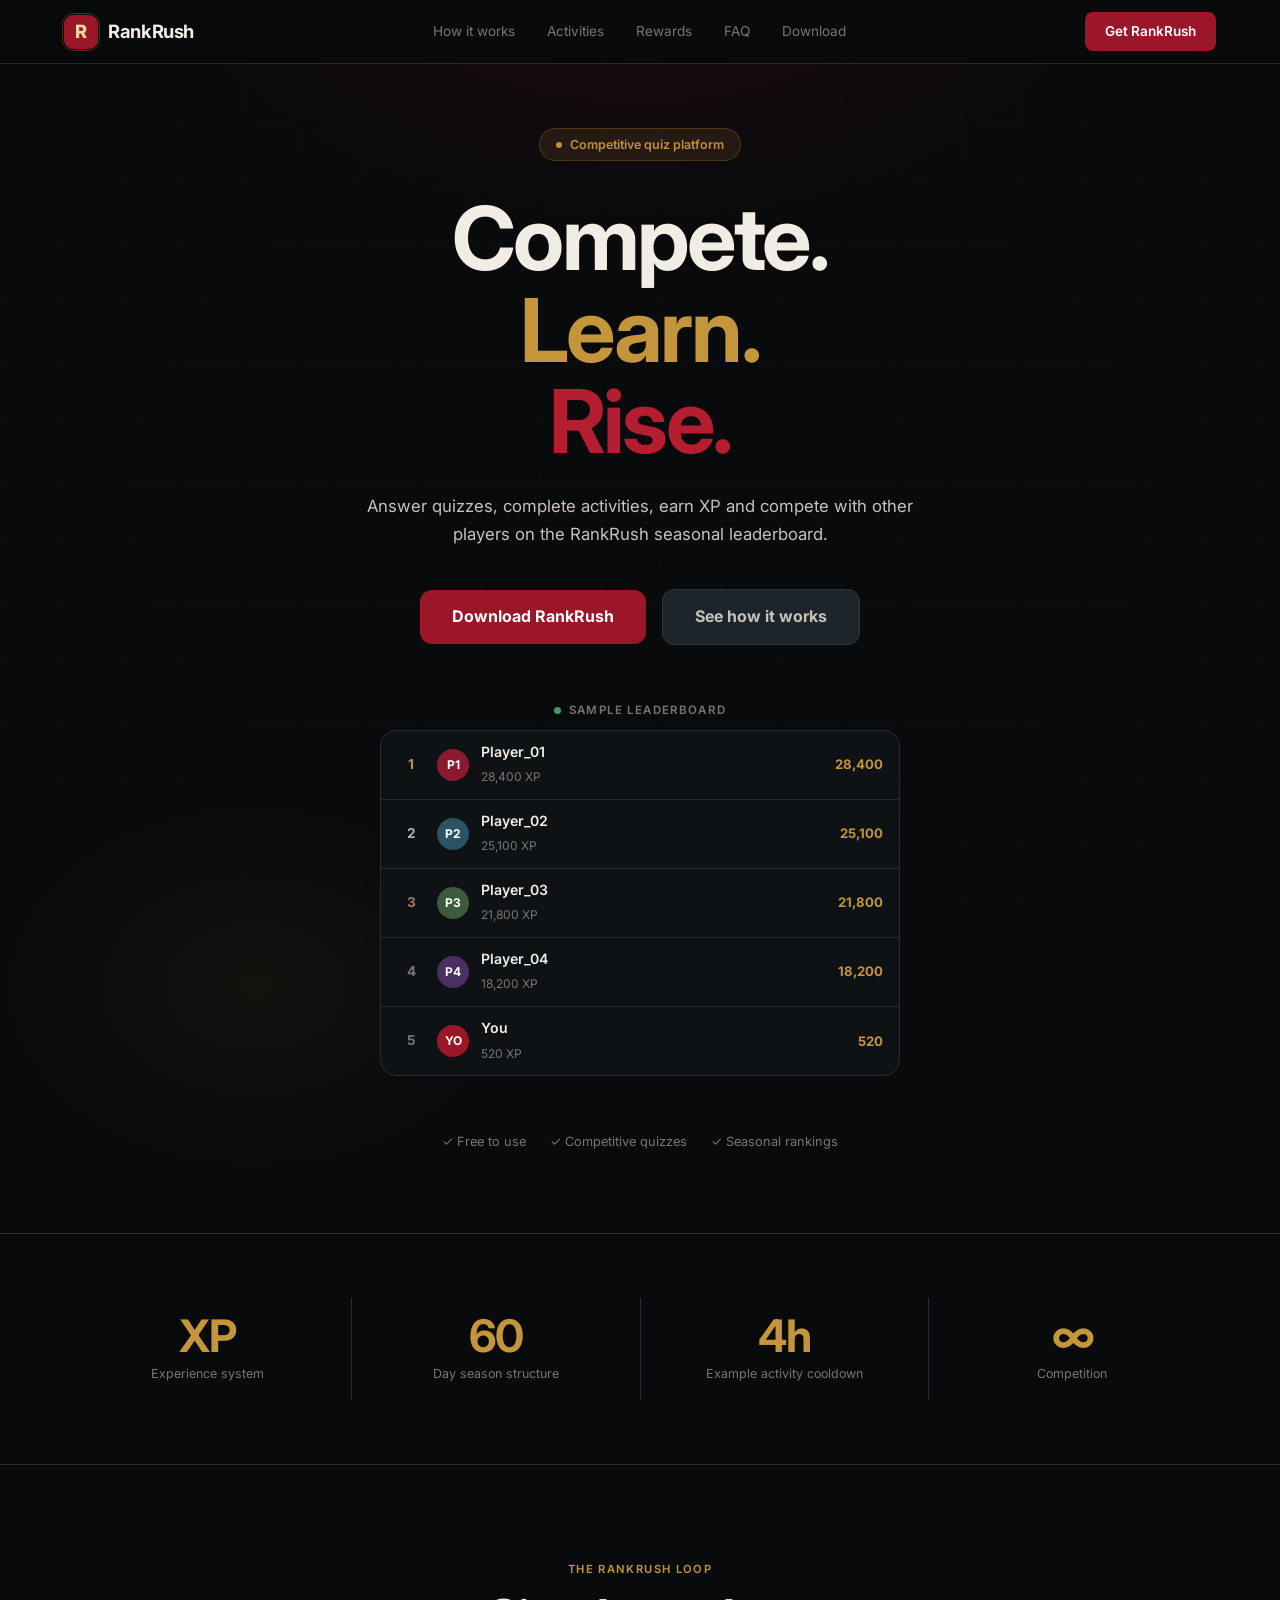
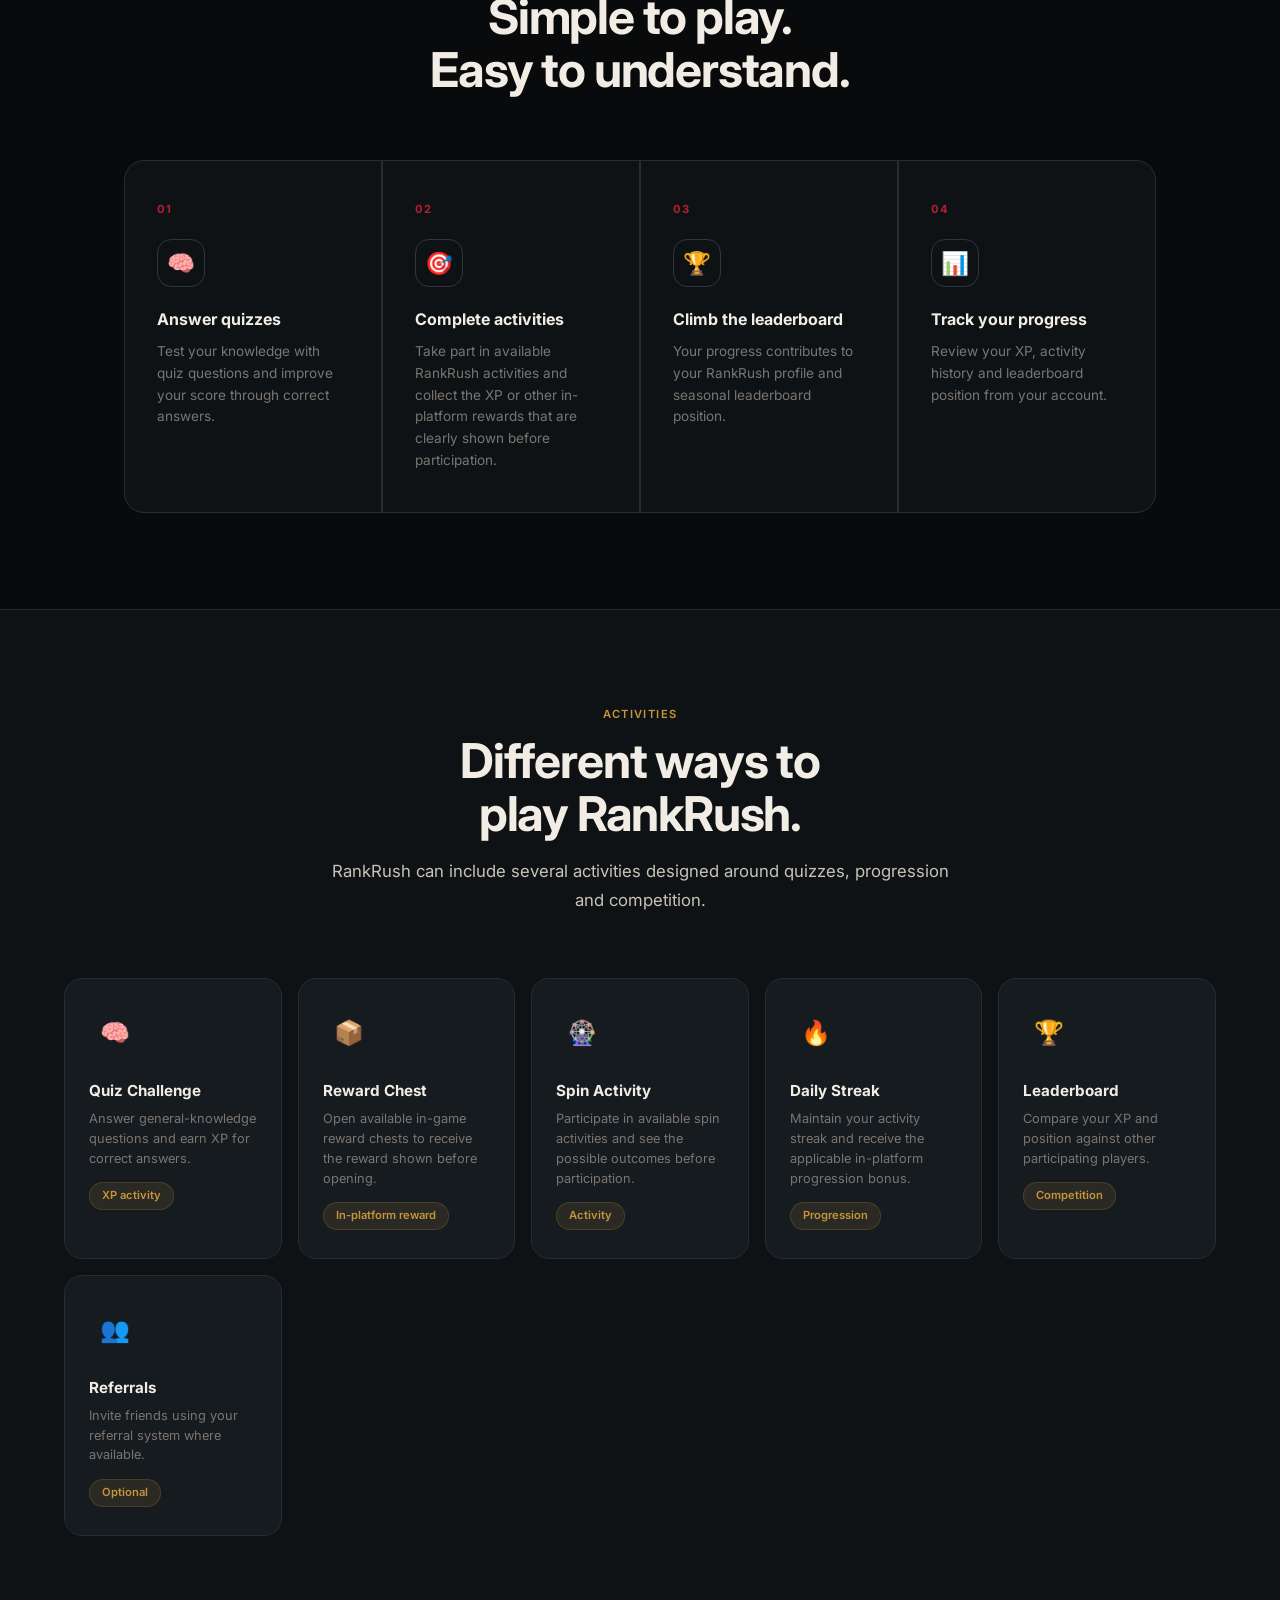
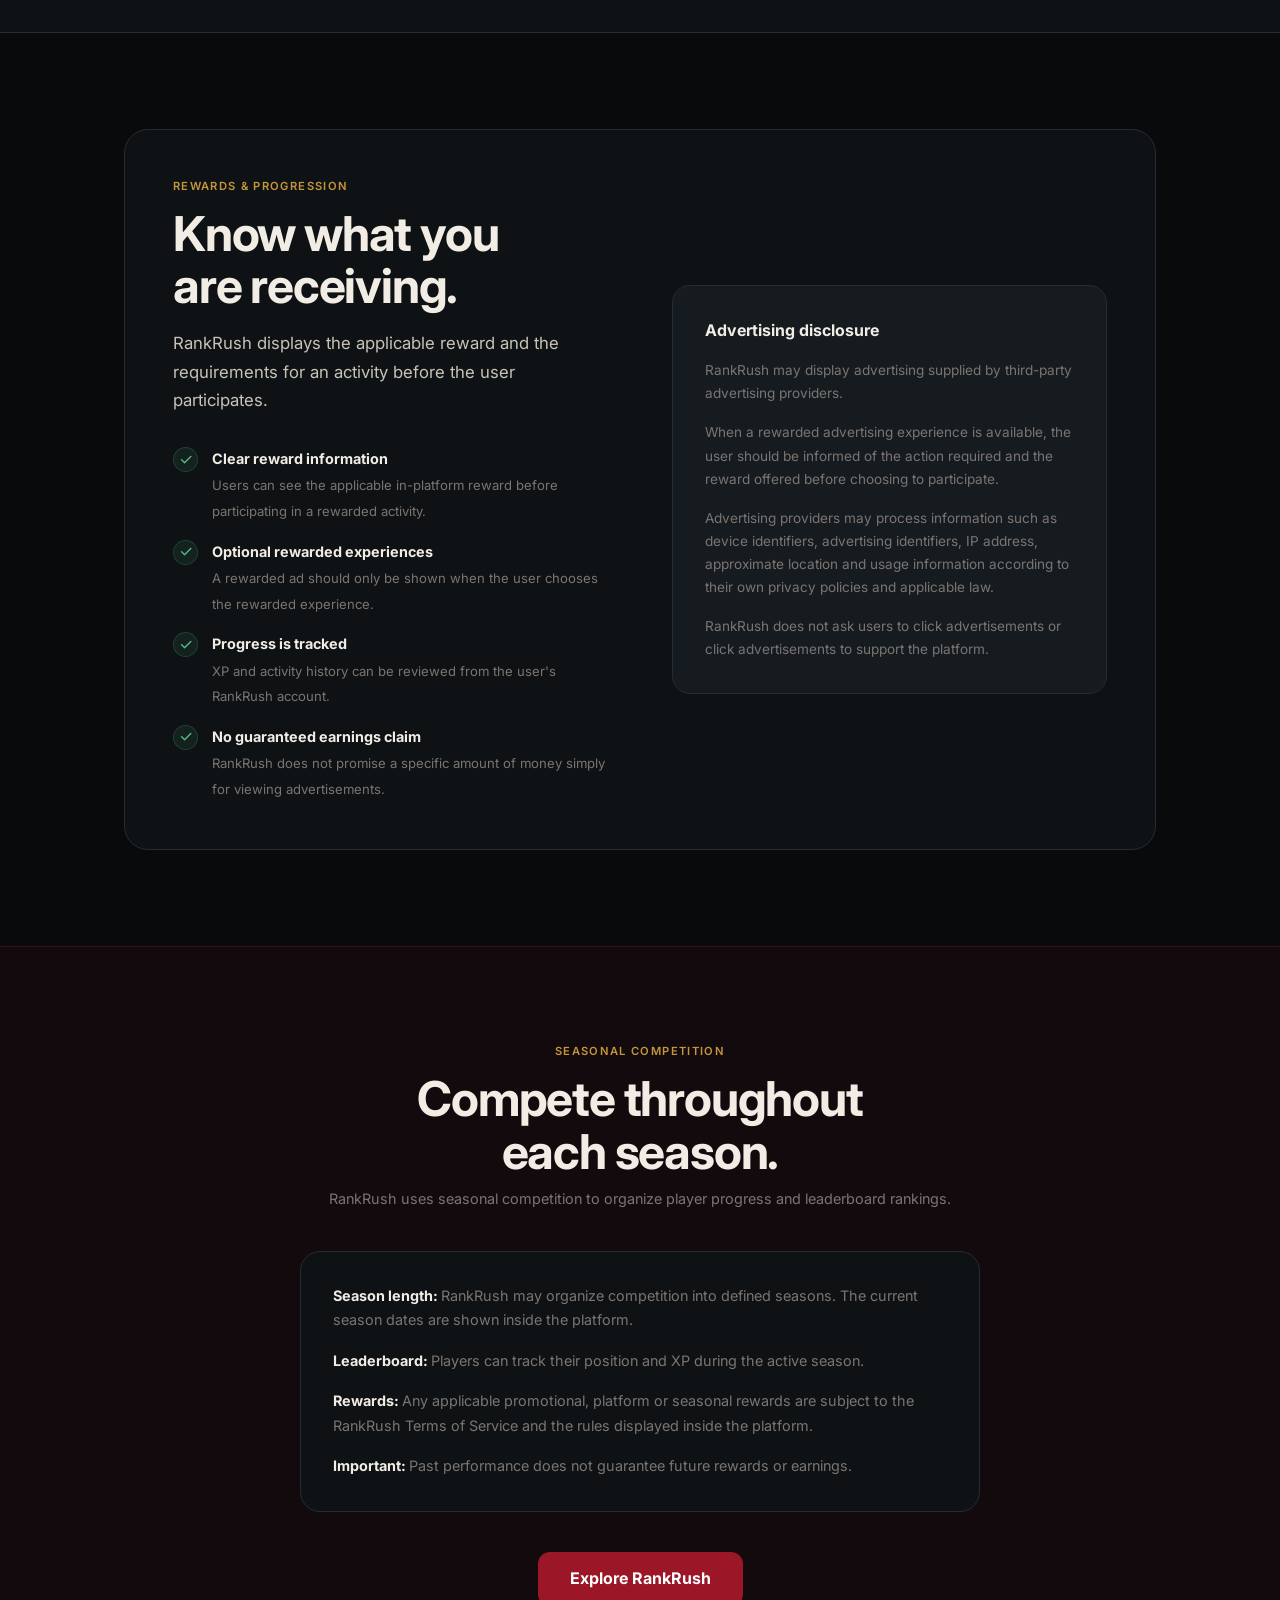
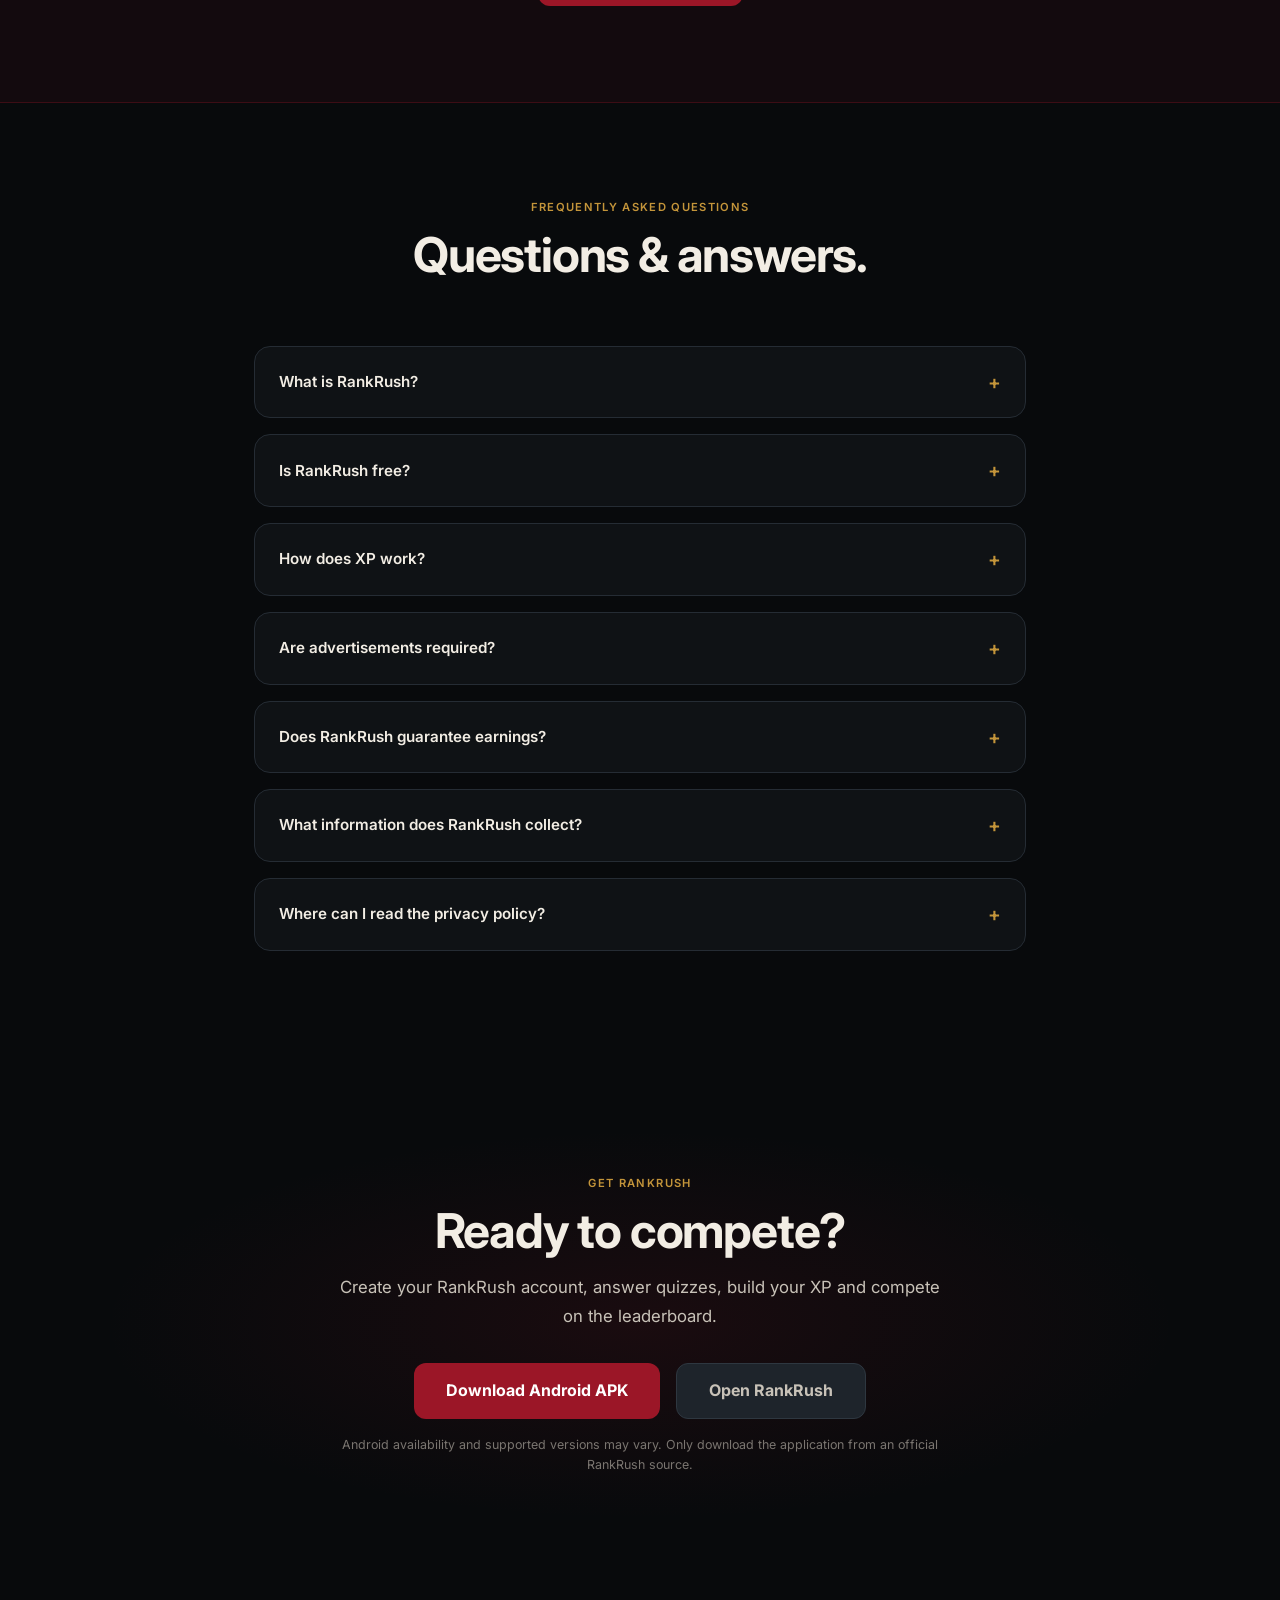
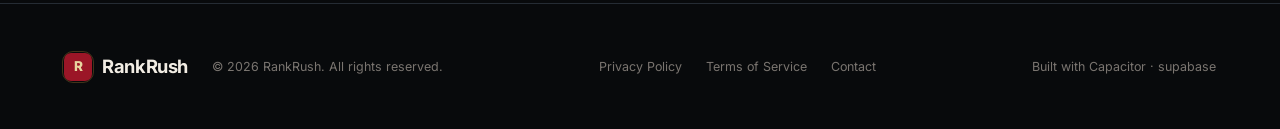
==== commit 7fb134d8: "Update index.html" ====
--- a/landing_page/index.html
+++ b/landing_page/index.html
@@ -1228,7 +1228,7 @@
 
 
       <a
-        href="/download/android"
+        href="./download/android"
         class="btn-primary"
       >
 
@@ -1238,7 +1238,7 @@
 
 
       <a
-        href="/login"
+        href="https://rankrush-wdq7.onrender.com"
         class="btn-secondary"
       >
 
@@ -1319,7 +1319,7 @@
 
   <div class="footer-right">
 
-    Built with Capacitor · Firebase
+    Built with Capacitor · supabase
 
   </div>
 
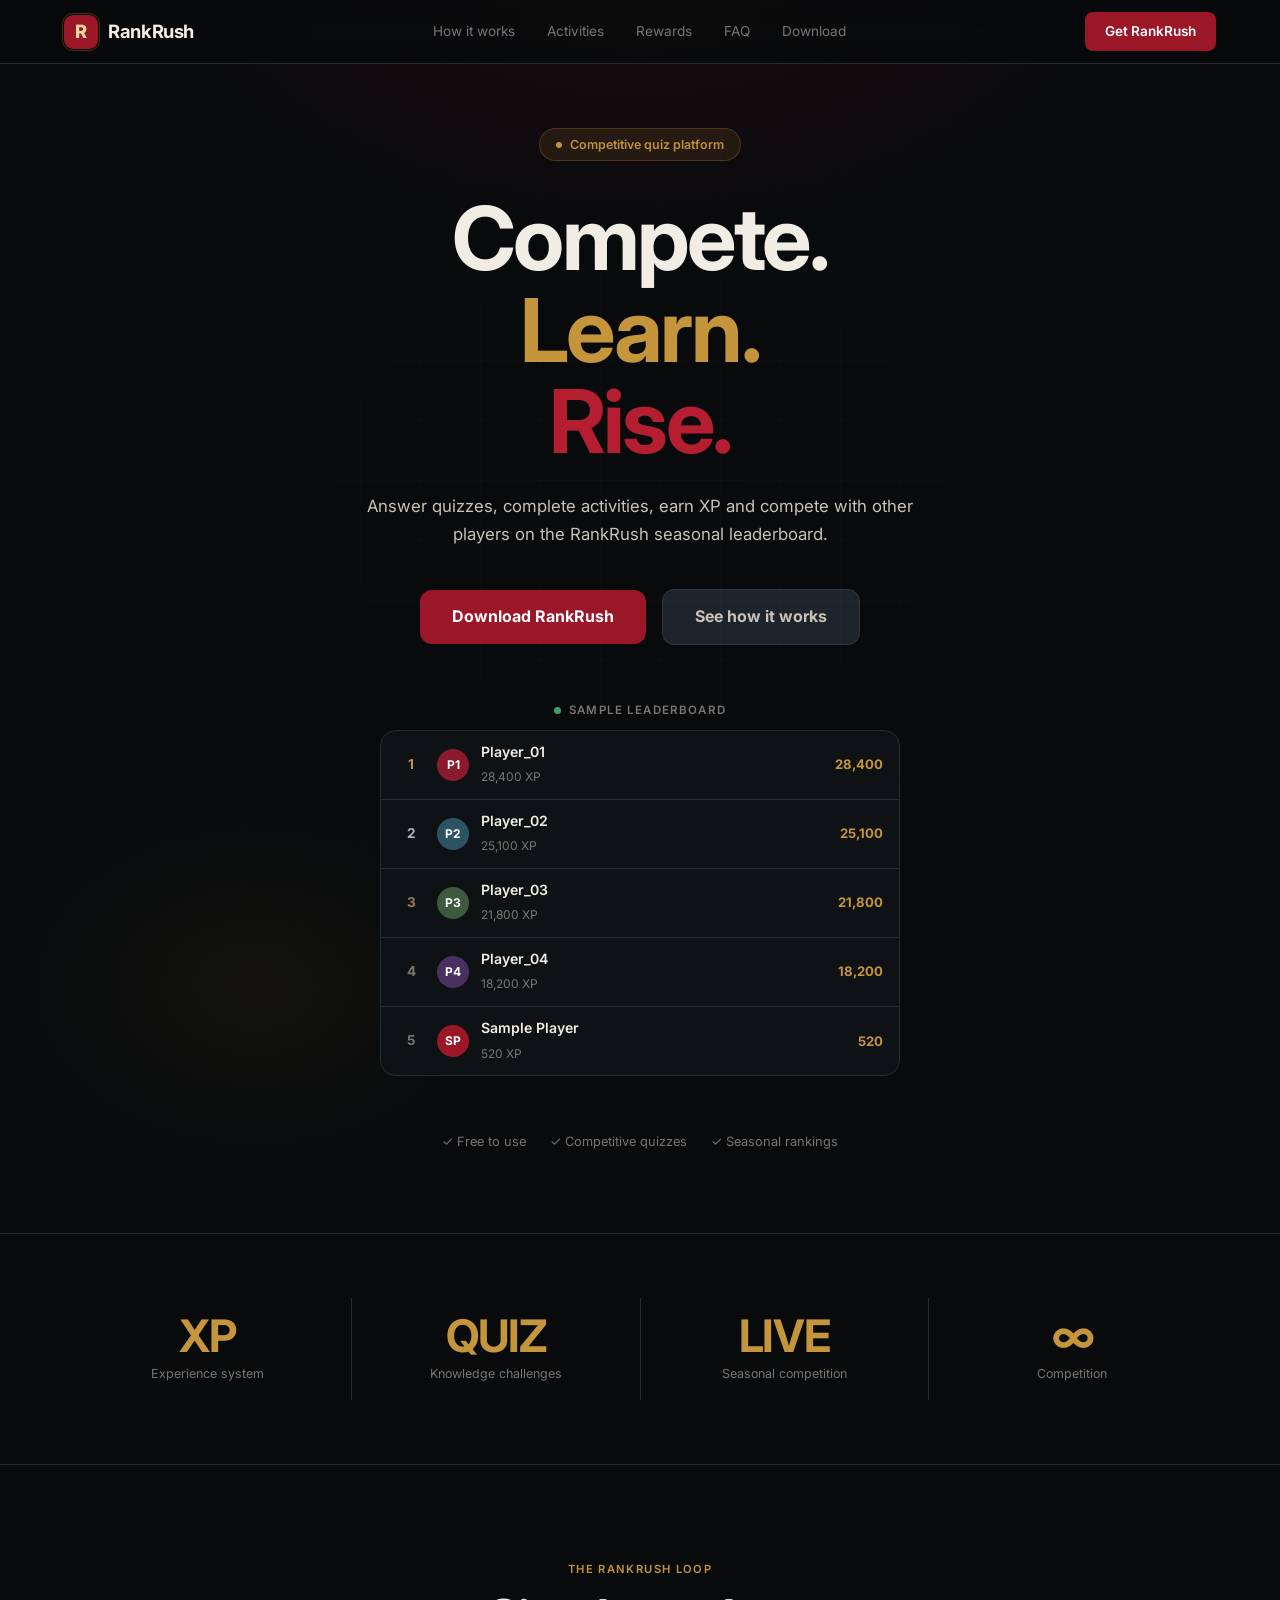
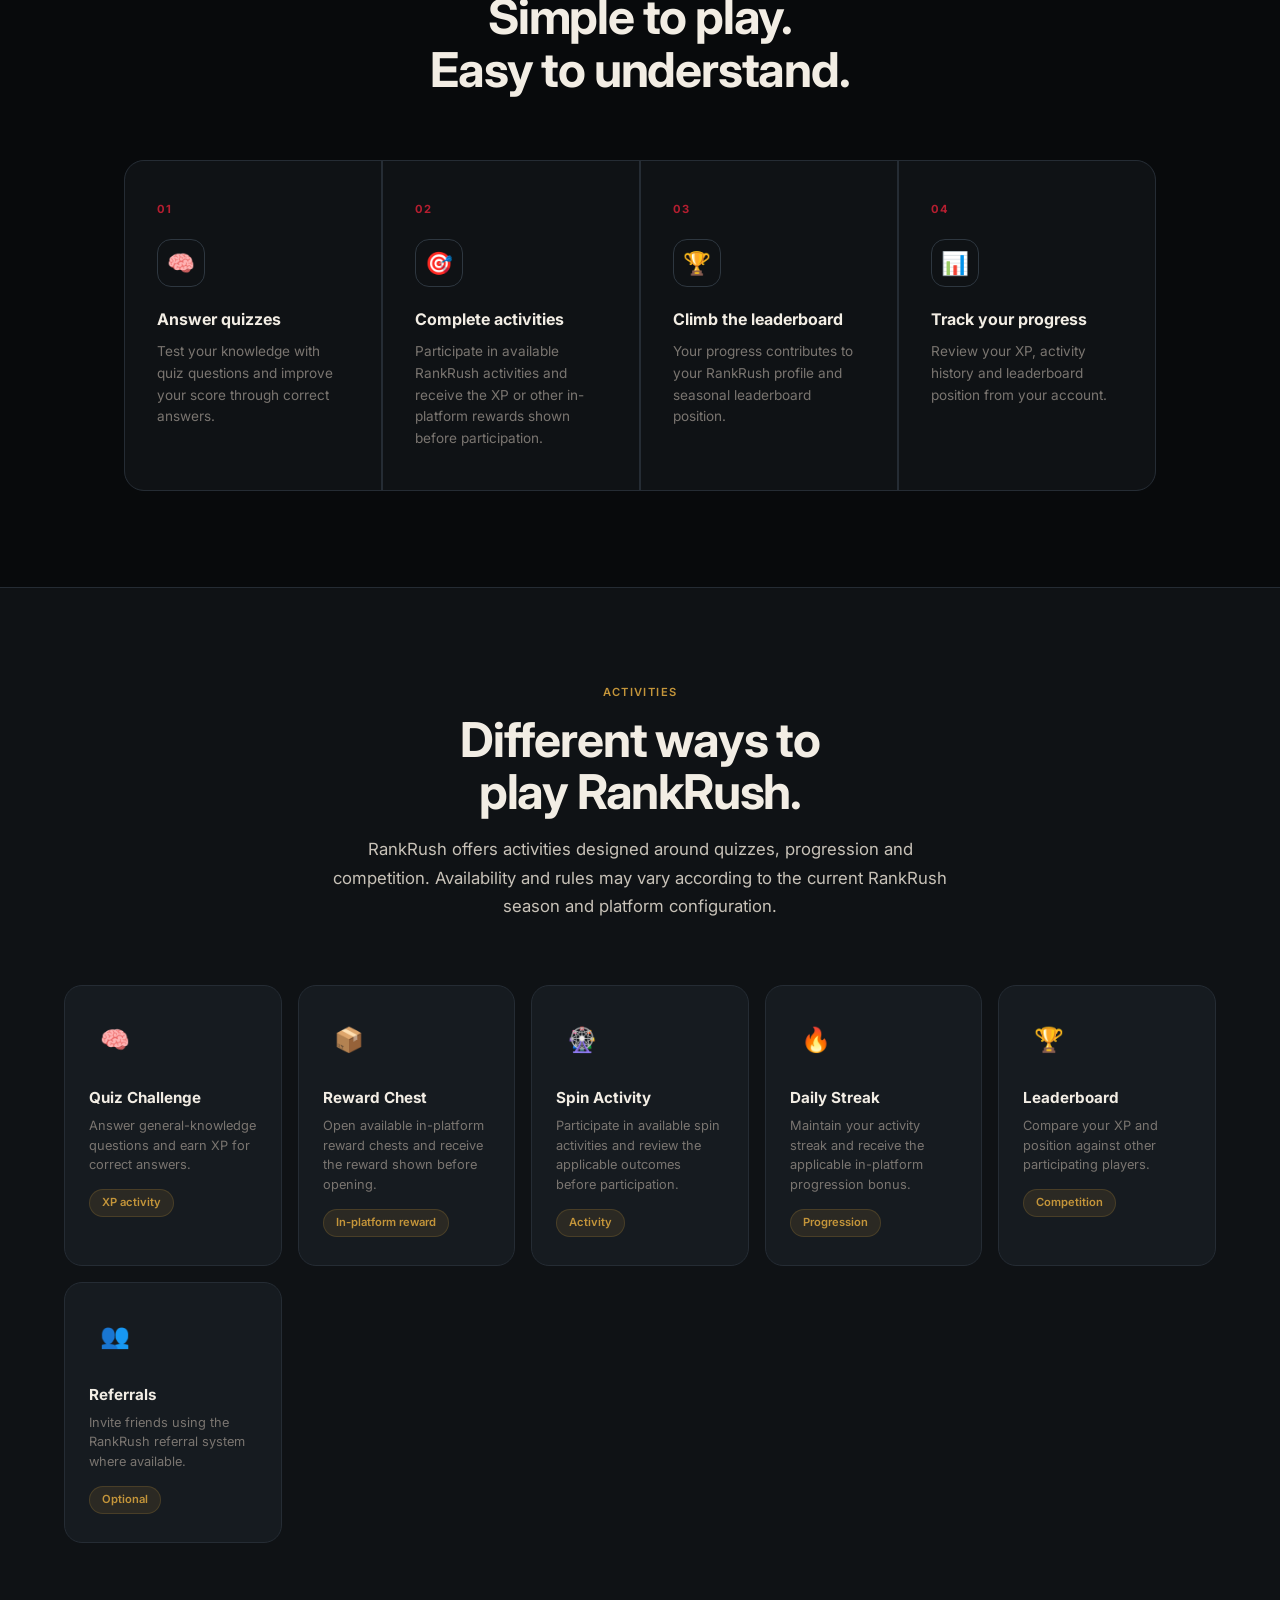
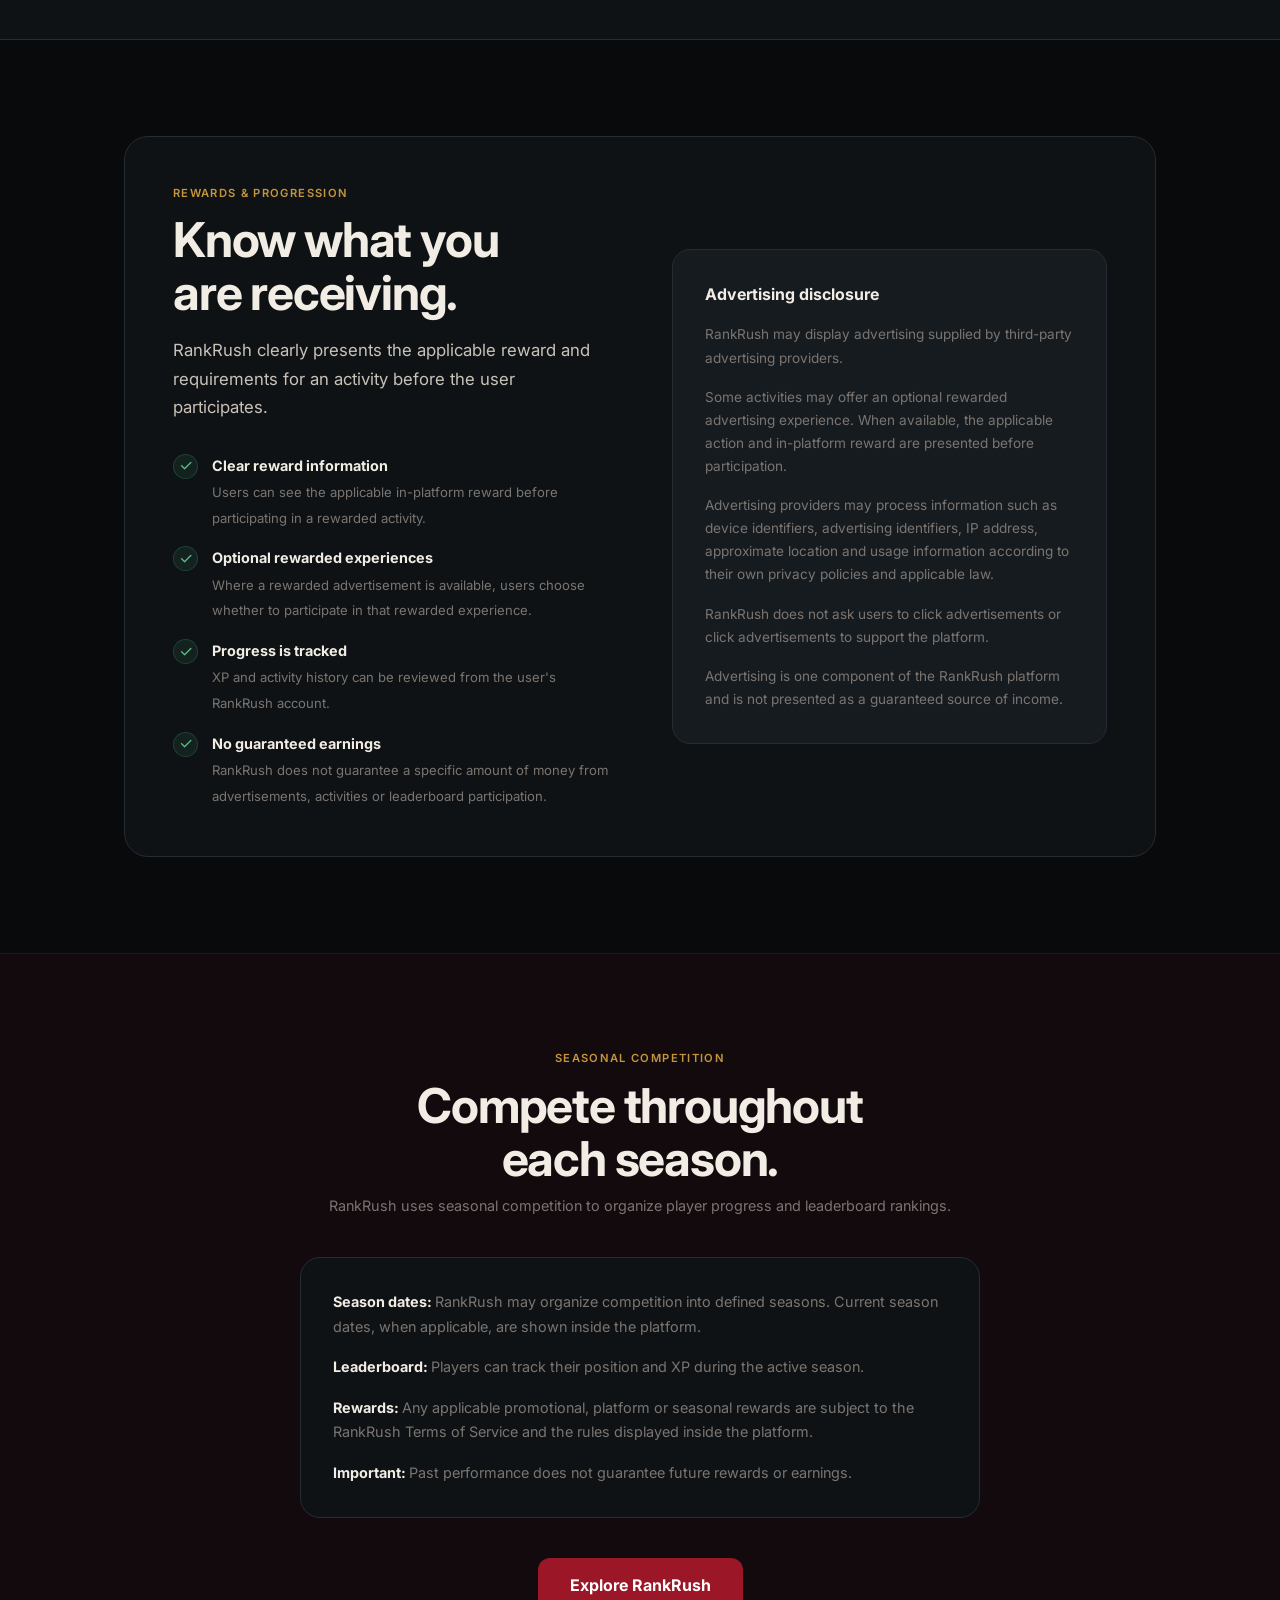
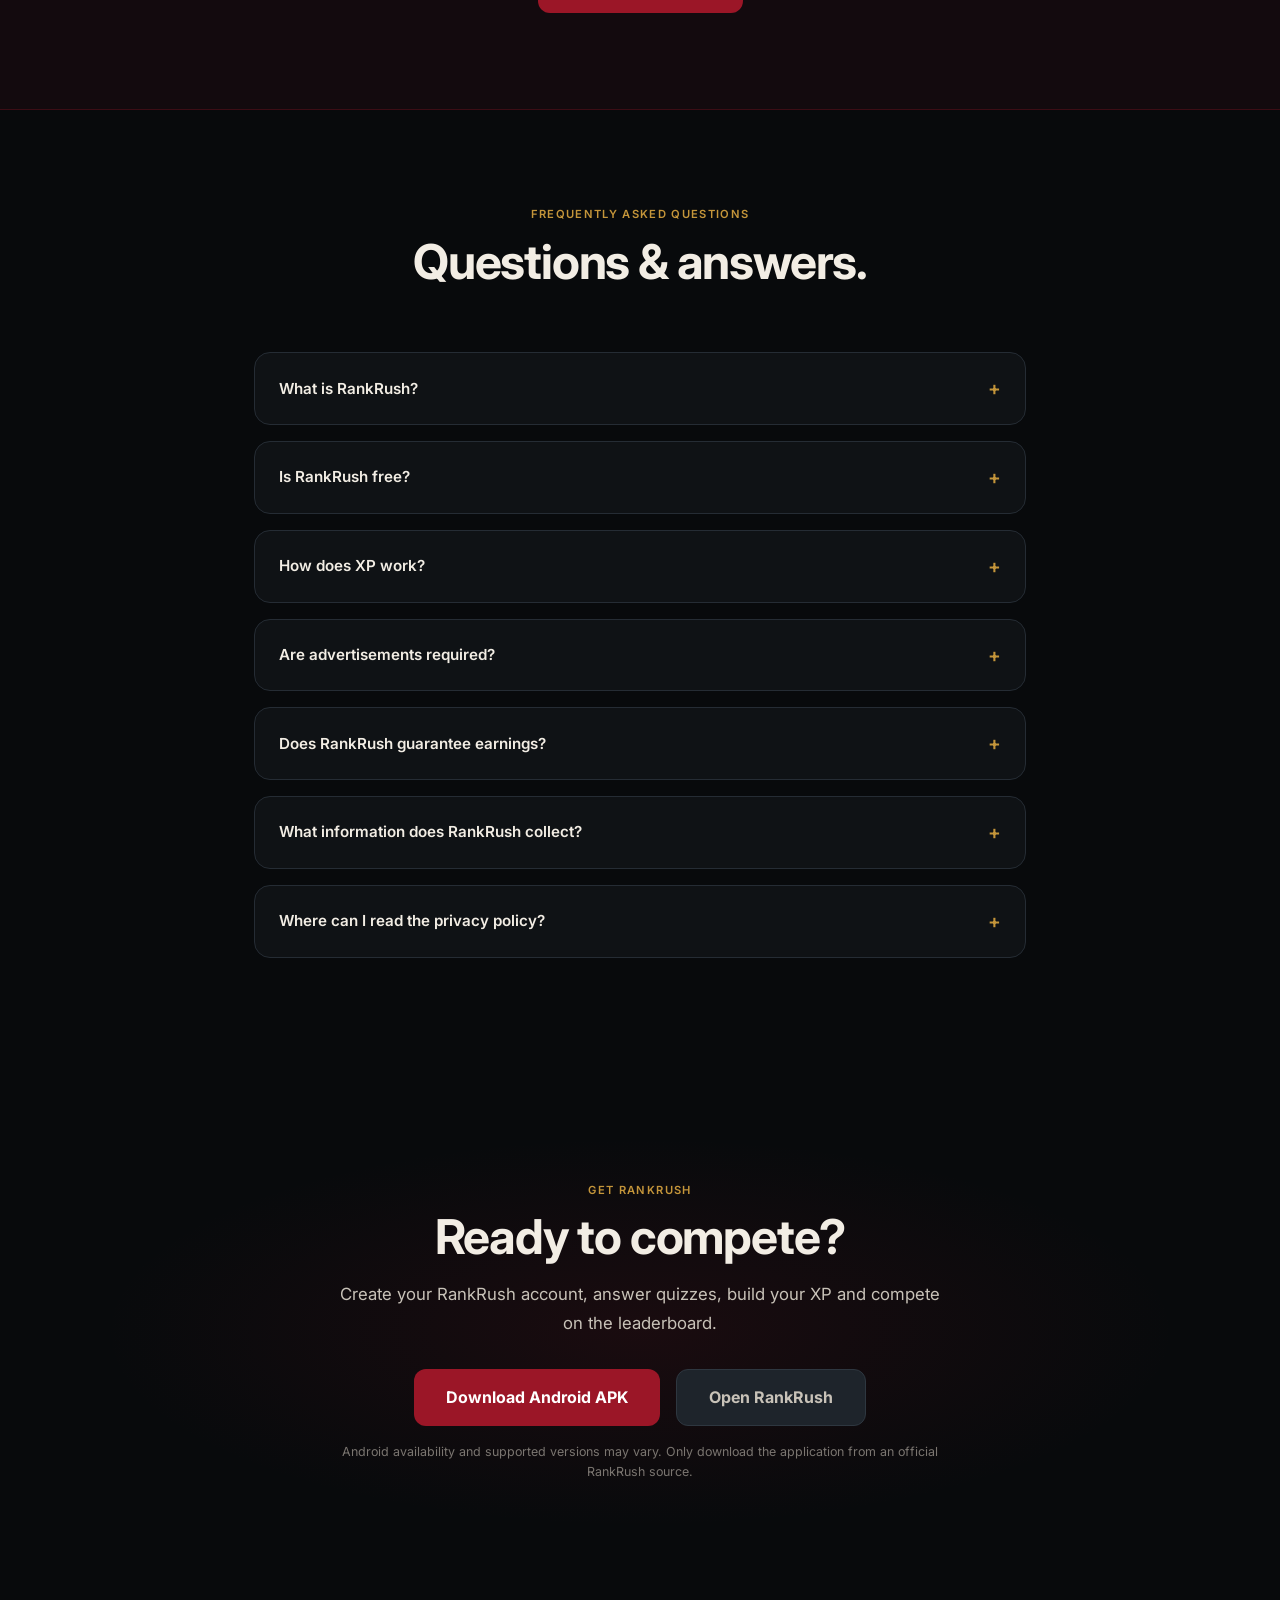
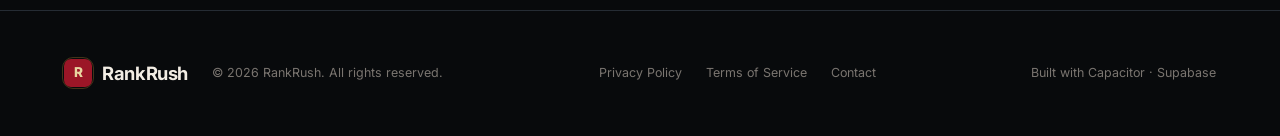
==== commit 03c277b7: "Update index.html" ====
--- a/landing_page/index.html
+++ b/landing_page/index.html
@@ -1,127 +1,277 @@
 <!DOCTYPE html>
 <html lang="en">
 <head>
+
 <meta charset="UTF-8">
-<meta name="viewport" content="width=device-width, initial-scale=1.0, maximum-scale=5.0">
+
+<meta name="viewport"
+      content="width=device-width, initial-scale=1.0, maximum-scale=5.0">
 
 <meta http-equiv="X-UA-Compatible" content="IE=edge">
 
-<meta name="google-site-verification" content="mcyz2QUK9lTyLCIeyXMuZbJmGofZLSoTM7HB4ql8XZY">
-
+<meta name="google-site-verification"
+      content="mcyz2QUK9lTyLCIeyXMuZbJmGofZLSoTM7HB4ql8XZY">
 
 <title>RankRush — Compete. Learn. Rise.</title>
-  <link rel="stylesheet" href="style/style.css">
-
-<meta name="description"
-content="RankRush is a competitive quiz and rewards platform where players answer questions, complete activities, earn XP, and compete on seasonal leaderboards.">
-
-<meta name="keywords"
-content="RankRush, quiz game, trivia game, leaderboard, competitive quiz, XP game, educational game, Android game">
+
+<link rel="stylesheet" href="style/style.css">
+
+<meta
+  name="description"
+  content="RankRush is a competitive quiz and progression platform where players answer questions, complete activities, earn XP and compete on seasonal leaderboards."
+>
+
+<meta
+  name="keywords"
+  content="RankRush, quiz game, trivia game, leaderboard, competitive quiz, XP game, educational game, Android game"
+>
 
 <meta name="author" content="Usman Shehu">
+
 <meta name="publisher" content="RankRush">
-<meta name="robots" content="index, follow, max-image-preview:large, max-snippet:-1, max-video-preview:-1">
-
-<link rel="canonical" href="https://rankrush-com.onrender.com/">
-
-<!-- OPEN GRAPH -->
+
+<meta
+  name="robots"
+  content="index, follow, max-image-preview:large, max-snippet:-1, max-video-preview:-1"
+>
+
+<link
+  rel="canonical"
+  href="https://rankrush-com.onrender.com/"
+>
+
+
+<!-- =========================================================
+     OPEN GRAPH
+========================================================= -->
+
 <meta property="og:type" content="website">
+
 <meta property="og:site_name" content="RankRush">
-<meta property="og:title" content="RankRush — Compete. Learn. Rise.">
-<meta property="og:description"
-content="Answer quizzes, complete activities, earn XP and compete on the RankRush seasonal leaderboard.">
-<meta property="og:url" content="https://rankrush-com.onrender.com/">
-<meta property="og:image" content="https://rankrush-com.onrender.com/og-image.png">
+
+<meta property="og:title"
+      content="RankRush — Compete. Learn. Rise.">
+
+<meta
+  property="og:description"
+  content="Answer quizzes, complete activities, earn XP and compete on the RankRush seasonal leaderboard."
+>
+
+<meta
+  property="og:url"
+  content="https://rankrush-com.onrender.com/"
+>
+
+<meta
+  property="og:image"
+  content="https://rankrush-com.onrender.com/og-image.png"
+>
+
 <meta property="og:image:width" content="1200">
+
 <meta property="og:image:height" content="630">
-<meta property="og:image:alt" content="RankRush competitive quiz platform">
-
-<!-- TWITTER -->
-<meta name="twitter:card" content="summary_large_image">
-<meta name="twitter:title" content="RankRush — Compete. Learn. Rise.">
-<meta name="twitter:description"
-content="Answer quizzes, earn XP and compete on the RankRush leaderboard.">
-<meta name="twitter:image" content="https://rankrush-com.onrender.com/og-image.png">
-
-<!-- MOBILE -->
-<meta name="mobile-web-app-capable" content="yes">
-<meta name="application-name" content="RankRush">
-<meta name="apple-mobile-web-app-capable" content="yes">
-<meta name="apple-mobile-web-app-title" content="RankRush">
-
-<meta name="theme-color" content="#080A0C">
-
-<!-- ICONS -->
-<link rel="icon" type="image/x-icon" href="/favicon.ico">
-<link rel="icon" type="image/png" sizes="32x32" href="/favicon-32x32.png">
-<link rel="icon" type="image/png" sizes="16x16" href="/favicon-16x16.png">
-<link rel="apple-touch-icon" sizes="180x180" href="/apple-touch-icon.png">
-
-<!-- FONT -->
-<link rel="preconnect" href="https://fonts.googleapis.com">
-<link rel="preconnect" href="https://fonts.gstatic.com" crossorigin>
+
+<meta
+  property="og:image:alt"
+  content="RankRush competitive quiz platform"
+>
+
+
+<!-- =========================================================
+     TWITTER
+========================================================= -->
+
+<meta name="twitter:card"
+      content="summary_large_image">
+
+<meta name="twitter:title"
+      content="RankRush — Compete. Learn. Rise.">
+
+<meta
+  name="twitter:description"
+  content="Answer quizzes, complete activities, earn XP and compete on the RankRush leaderboard."
+>
+
+<meta
+  name="twitter:image"
+  content="https://rankrush-com.onrender.com/og-image.png"
+>
+
+
+<!-- =========================================================
+     MOBILE
+========================================================= -->
+
+<meta name="mobile-web-app-capable"
+      content="yes">
+
+<meta name="application-name"
+      content="RankRush">
+
+<meta name="apple-mobile-web-app-capable"
+      content="yes">
+
+<meta name="apple-mobile-web-app-title"
+      content="RankRush">
+
+<meta name="theme-color"
+      content="#080A0C">
+
+
+<!-- =========================================================
+     ICONS
+========================================================= -->
+
+<link rel="icon"
+      type="image/x-icon"
+      href="/favicon.ico">
 
 <link
-href="https://fonts.googleapis.com/css2?family=Inter:wght@300;400;500;600;700&display=swap"
-rel="stylesheet">
-
-<!-- STRUCTURED DATA -->
+  rel="icon"
+  type="image/png"
+  sizes="32x32"
+  href="/favicon-32x32.png"
+>
+
+<link
+  rel="icon"
+  type="image/png"
+  sizes="16x16"
+  href="/favicon-16x16.png"
+>
+
+<link
+  rel="apple-touch-icon"
+  sizes="180x180"
+  href="/apple-touch-icon.png"
+>
+
+
+<!-- =========================================================
+     FONT
+========================================================= -->
+
+<link rel="preconnect"
+      href="https://fonts.googleapis.com">
+
+<link
+  rel="preconnect"
+  href="https://fonts.gstatic.com"
+  crossorigin
+>
+
+<link
+  href="https://fonts.googleapis.com/css2?family=Inter:wght@300;400;500;600;700&display=swap"
+  rel="stylesheet"
+>
+
+
+<!-- =========================================================
+     STRUCTURED DATA
+========================================================= -->
+
 <script type="application/ld+json">
+
 {
-  "@context":"https://schema.org",
-  "@graph":[
+  "@context": "https://schema.org",
+
+  "@graph": [
+
     {
-      "@type":"WebSite",
-      "@id":"https://rankrush-com.onrender.com/#website",
-      "url":"https://rankrush-com.onrender.com/",
-      "name":"RankRush",
-      "description":"A competitive quiz and rewards platform.",
-      "publisher":{
-        "@id":"https://rankrush-com.onrender.com/#organization"
+      "@type": "WebSite",
+
+      "@id": "https://rankrush-com.onrender.com/#website",
+
+      "url": "https://rankrush-com.onrender.com/",
+
+      "name": "RankRush",
+
+      "description":
+        "A competitive quiz and progression platform.",
+
+      "publisher": {
+        "@id":
+          "https://rankrush-com.onrender.com/#organization"
       }
     },
+
     {
-      "@type":"Organization",
-      "@id":"https://rankrush-com.onrender.com/#organization",
-      "name":"RankRush",
-      "url":"https://rankrush-com.onrender.com/",
-      "logo":{
-        "@type":"ImageObject",
-        "url":"https://rankrush-com.onrender.com/logo-512.png"
+      "@type": "Organization",
+
+      "@id":
+        "https://rankrush-com.onrender.com/#organization",
+
+      "name": "RankRush",
+
+      "url":
+        "https://rankrush-com.onrender.com/",
+
+      "logo": {
+        "@type": "ImageObject",
+
+        "url":
+          "https://rankrush-com.onrender.com/logo-512.png"
       },
-      "contactPoint":{
-        "@type":"ContactPoint",
-        "email":"zannur123456789@gmail.com",
-        "contactType":"customer support"
+
+      "contactPoint": {
+        "@type": "ContactPoint",
+
+        "email":
+          "zannur123456789@gmail.com",
+
+        "contactType":
+          "customer support"
       }
     },
+
     {
-      "@type":"SoftwareApplication",
-      "@id":"https://rankrush-com.onrender.com/#app",
-      "name":"RankRush",
-      "operatingSystem":"Android",
-      "applicationCategory":"GameApplication",
-      "applicationSubCategory":"Trivia",
-      "description":"RankRush is a competitive quiz and rewards platform where players answer questions, earn XP and compete on seasonal leaderboards.",
-      "url":"https://rankrush-com.onrender.com/",
-      "offers":{
-        "@type":"Offer",
-        "price":"0",
-        "priceCurrency":"USD"
+      "@type": "SoftwareApplication",
+
+      "@id":
+        "https://rankrush-com.onrender.com/#app",
+
+      "name": "RankRush",
+
+      "operatingSystem": "Android",
+
+      "applicationCategory":
+        "GameApplication",
+
+      "applicationSubCategory":
+        "Trivia",
+
+      "description":
+        "RankRush is a competitive quiz and progression platform where players answer questions, complete activities, earn XP and compete on seasonal leaderboards.",
+
+      "url":
+        "https://rankrush-com.onrender.com/",
+
+      "offers": {
+        "@type": "Offer",
+
+        "price": "0",
+
+        "priceCurrency": "USD"
       },
-      "author":{
-        "@type":"Person",
-        "name":"Usman Shehu"
+
+      "author": {
+        "@type": "Person",
+
+        "name":
+          "Usman Shehu"
       }
     }
+
   ]
 }
+
 </script>
 
-
 </head>
 
+
 <body>
+
 
 <!-- =========================================================
      NAVIGATION
@@ -139,6 +289,7 @@
 
   </div>
 
+
   <div class="nav-links">
 
     <a href="#how-it-works">
@@ -162,6 +313,7 @@
     </a>
 
   </div>
+
 
   <a
     href="#download"
@@ -170,6 +322,7 @@
     Get RankRush
   </a>
 
+
   <a
     href="#download"
     class="nav-mobile-cta"
@@ -180,6 +333,7 @@
 </nav>
 
 
+
 <!-- =========================================================
      HERO
 ========================================================= -->
@@ -217,8 +371,9 @@
 
   <p class="hero-sub">
 
-    Answer quizzes, complete activities, earn XP and compete
-    with other players on the RankRush seasonal leaderboard.
+    Answer quizzes, complete activities, earn XP and
+    compete with other players on the RankRush
+    seasonal leaderboard.
 
   </p>
 
@@ -229,9 +384,7 @@
       href="#download"
       class="btn-primary"
     >
-
       Download RankRush
-
     </a>
 
 
@@ -239,15 +392,13 @@
       href="#how-it-works"
       class="btn-secondary"
     >
-
       See how it works
-
     </a>
 
   </div>
 
 
-  <!-- LEADERBOARD -->
+  <!-- SAMPLE LEADERBOARD -->
 
   <div class="ticker-section reveal">
 
@@ -287,11 +438,13 @@
 </section>
 
 
+
 <!-- =========================================================
-     STATS / PRODUCT FEATURES
+     PRODUCT FEATURES
 ========================================================= -->
 
 <div class="stats-strip reveal">
+
 
   <div class="stat-item">
 
@@ -309,11 +462,11 @@
   <div class="stat-item">
 
     <div class="stat-val">
-      <span>60</span>
+      <span>QUIZ</span>
     </div>
 
     <div class="stat-lbl">
-      Day season structure
+      Knowledge challenges
     </div>
 
   </div>
@@ -322,11 +475,11 @@
   <div class="stat-item">
 
     <div class="stat-val">
-      <span>4h</span>
+      <span>LIVE</span>
     </div>
 
     <div class="stat-lbl">
-      Example activity cooldown
+      Seasonal competition
     </div>
 
   </div>
@@ -345,6 +498,7 @@
   </div>
 
 </div>
+
 
 
 <!-- =========================================================
@@ -390,7 +544,8 @@
       <div class="step-body">
 
         Test your knowledge with quiz questions
-        and improve your score through correct answers.
+        and improve your score through correct
+        answers.
 
       </div>
 
@@ -413,9 +568,9 @@
 
       <div class="step-body">
 
-        Take part in available RankRush activities
-        and collect the XP or other in-platform
-        rewards that are clearly shown before participation.
+        Participate in available RankRush activities
+        and receive the XP or other in-platform
+        rewards shown before participation.
 
       </div>
 
@@ -474,6 +629,7 @@
 </section>
 
 
+
 <!-- =========================================================
      ACTIVITIES
 ========================================================= -->
@@ -484,6 +640,7 @@
 >
 
   <div class="activities-inner">
+
 
     <div class="section-header reveal">
 
@@ -501,8 +658,12 @@
         style="max-width:620px;margin:1rem auto 0"
       >
 
-        RankRush can include several activities designed
-        around quizzes, progression and competition.
+        RankRush offers activities designed around
+        quizzes, progression and competition.
+
+        Availability and rules may vary according
+        to the current RankRush season and platform
+        configuration.
 
       </p>
 
@@ -548,8 +709,9 @@
 
         <div class="act-card-desc">
 
-          Open available in-game reward chests
-          to receive the reward shown before opening.
+          Open available in-platform reward
+          chests and receive the reward shown
+          before opening.
 
         </div>
 
@@ -573,7 +735,8 @@
         <div class="act-card-desc">
 
           Participate in available spin activities
-          and see the possible outcomes before participation.
+          and review the applicable outcomes
+          before participation.
 
         </div>
 
@@ -597,7 +760,8 @@
         <div class="act-card-desc">
 
           Maintain your activity streak and receive
-          the applicable in-platform progression bonus.
+          the applicable in-platform progression
+          bonus.
 
         </div>
 
@@ -644,8 +808,8 @@
 
         <div class="act-card-desc">
 
-          Invite friends using your referral system
-          where available.
+          Invite friends using the RankRush
+          referral system where available.
 
         </div>
 
@@ -661,6 +825,7 @@
   </div>
 
 </section>
+
 
 
 <!-- =========================================================
@@ -680,6 +845,7 @@
       <span class="label">
         Rewards & progression
       </span>
+
 
       <h2
         class="display-sm"
@@ -697,9 +863,9 @@
         style="margin-top:1rem"
       >
 
-        RankRush displays the applicable reward
-        and the requirements for an activity before
-        the user participates.
+        RankRush clearly presents the applicable
+        reward and requirements for an activity
+        before the user participates.
 
       </p>
 
@@ -720,8 +886,11 @@
             </strong>
 
             <span>
-              Users can see the applicable in-platform
-              reward before participating in a rewarded activity.
+
+              Users can see the applicable
+              in-platform reward before
+              participating in a rewarded activity.
+
             </span>
 
           </div>
@@ -742,8 +911,12 @@
             </strong>
 
             <span>
-              A rewarded ad should only be shown when
-              the user chooses the rewarded experience.
+
+              Where a rewarded advertisement
+              is available, users choose whether
+              to participate in that rewarded
+              experience.
+
             </span>
 
           </div>
@@ -764,8 +937,11 @@
             </strong>
 
             <span>
-              XP and activity history can be reviewed
-              from the user's RankRush account.
+
+              XP and activity history can be
+              reviewed from the user's RankRush
+              account.
+
             </span>
 
           </div>
@@ -782,12 +958,16 @@
           <div>
 
             <strong>
-              No guaranteed earnings claim
+              No guaranteed earnings
             </strong>
 
             <span>
-              RankRush does not promise a specific amount
-              of money simply for viewing advertisements.
+
+              RankRush does not guarantee a
+              specific amount of money from
+              advertisements, activities or
+              leaderboard participation.
+
             </span>
 
           </div>
@@ -799,6 +979,8 @@
 
     </div>
 
+
+    <!-- ADVERTISING DISCLOSURE -->
 
     <div class="disclosure-box">
 
@@ -806,43 +988,61 @@
         Advertising disclosure
       </h3>
 
+
       <p>
 
-        RankRush may display advertising supplied by
-        third-party advertising providers.
+        RankRush may display advertising supplied
+        by third-party advertising providers.
 
       </p>
 
+
       <p>
 
-        When a rewarded advertising experience is available,
-        the user should be informed of the action required
-        and the reward offered before choosing to participate.
+        Some activities may offer an optional
+        rewarded advertising experience. When
+        available, the applicable action and
+        in-platform reward are presented before
+        participation.
 
       </p>
 
+
       <p>
 
         Advertising providers may process information
-        such as device identifiers, advertising identifiers,
-        IP address, approximate location and usage information
-        according to their own privacy policies and applicable law.
+        such as device identifiers, advertising
+        identifiers, IP address, approximate location
+        and usage information according to their
+        own privacy policies and applicable law.
 
       </p>
 
+
       <p>
 
-        RankRush does not ask users to click advertisements
-        or click advertisements to support the platform.
+        RankRush does not ask users to click
+        advertisements or click advertisements
+        to support the platform.
 
       </p>
 
+
+      <p>
+
+        Advertising is one component of the
+        RankRush platform and is not presented
+        as a guaranteed source of income.
+
+      </p>
+
     </div>
 
 
   </div>
 
 </section>
+
 
 
 <!-- =========================================================
@@ -853,11 +1053,13 @@
 
   <div class="season-inner">
 
+
     <div class="reveal">
 
       <span class="label">
         Seasonal competition
       </span>
+
 
       <h2
         class="display-sm"
@@ -869,10 +1071,12 @@
 
       </h2>
 
+
       <p class="body">
 
         RankRush uses seasonal competition to
-        organize player progress and leaderboard rankings.
+        organize player progress and leaderboard
+        rankings.
 
       </p>
 
@@ -881,15 +1085,17 @@
 
     <div class="season-info reveal">
 
+
       <p>
 
         <strong style="color:var(--cream)">
-          Season length:
+          Season dates:
         </strong>
 
         RankRush may organize competition into
-        defined seasons. The current season dates
-        are shown inside the platform.
+        defined seasons. Current season dates,
+        when applicable, are shown inside the
+        platform.
 
       </p>
 
@@ -912,10 +1118,10 @@
           Rewards:
         </strong>
 
-        Any applicable promotional, platform or
-        seasonal rewards are subject to the RankRush
-        Terms of Service and the rules displayed
-        inside the platform.
+        Any applicable promotional, platform
+        or seasonal rewards are subject to the
+        RankRush Terms of Service and the rules
+        displayed inside the platform.
 
       </p>
 
@@ -926,10 +1132,11 @@
           Important:
         </strong>
 
-        Past performance does not guarantee future
-        rewards or earnings.
+        Past performance does not guarantee
+        future rewards or earnings.
 
       </p>
+
 
     </div>
 
@@ -943,9 +1150,11 @@
 
     </a>
 
+
   </div>
 
 </section>
+
 
 
 <!-- =========================================================
@@ -990,16 +1199,19 @@
 
       </button>
 
+
       <div class="faq-answer">
 
-        RankRush is a competitive quiz and progression
-        platform where users can answer questions,
-        participate in activities, earn XP and compete
-        on seasonal leaderboards.
-
-      </div>
-
-    </div>
+        RankRush is a competitive quiz and
+        progression platform where users can
+        answer questions, participate in
+        activities, earn XP and compete on
+        seasonal leaderboards.
+
+      </div>
+
+    </div>
+
 
 
     <div class="faq-item reveal">
@@ -1019,6 +1231,7 @@
 
       </button>
 
+
       <div class="faq-answer">
 
         RankRush is designed to be free to access.
@@ -1031,6 +1244,7 @@
     </div>
 
 
+
     <div class="faq-item reveal">
 
       <button
@@ -1048,16 +1262,18 @@
 
       </button>
 
+
       <div class="faq-answer">
 
         XP represents progression within RankRush.
-        Your XP can contribute to your leaderboard
-        position and other platform features according
-        to the current RankRush rules.
-
-      </div>
-
-    </div>
+        XP may contribute to your leaderboard
+        position and other platform features
+        according to the current RankRush rules.
+
+      </div>
+
+    </div>
+
 
 
     <div class="faq-item reveal">
@@ -1077,17 +1293,20 @@
 
       </button>
 
+
       <div class="faq-answer">
 
-        Some RankRush experiences may include advertising.
-        Where a rewarded advertising experience is offered,
-        the user should be given clear information about
-        the required action and the applicable in-platform
-        reward before choosing to participate.
-
-      </div>
-
-    </div>
+        Some RankRush experiences may include
+        advertising. Where a rewarded advertising
+        experience is offered, users should receive
+        clear information about the action required
+        and the applicable in-platform reward before
+        choosing to participate.
+
+      </div>
+
+    </div>
+
 
 
     <div class="faq-item reveal">
@@ -1107,17 +1326,20 @@
 
       </button>
 
+
       <div class="faq-answer">
 
         No. RankRush does not guarantee a particular
         amount of earnings from advertisements,
         activities or leaderboard participation.
+
         Any applicable rewards are subject to the
         current RankRush rules and Terms of Service.
 
       </div>
 
     </div>
+
 
 
     <div class="faq-item reveal">
@@ -1137,19 +1359,24 @@
 
       </button>
 
+
       <div class="faq-answer">
 
         Depending on the features you use, RankRush
         may collect account information such as your
         email address and username, as well as activity,
-        XP, reward and session information. Advertising
-        and analytics providers may also process certain
-        device or advertising information. See the
-        RankRush Privacy Policy for the complete details.
-
-      </div>
-
-    </div>
+        XP, reward and session information.
+
+        Advertising and analytics providers may also
+        process certain device or advertising information.
+
+        See the RankRush Privacy Policy for complete
+        details.
+
+      </div>
+
+    </div>
+
 
 
     <div class="faq-item reveal">
@@ -1169,11 +1396,12 @@
 
       </button>
 
+
       <div class="faq-answer">
 
-        The current RankRush Privacy Policy should be
-        available from the footer of this website and
-        inside the platform where applicable.
+        The current RankRush Privacy Policy is
+        available from the footer of this website
+        and inside the platform where applicable.
 
       </div>
 
@@ -1183,6 +1411,7 @@
   </div>
 
 </section>
+
 
 
 <!-- =========================================================
@@ -1216,8 +1445,9 @@
 
       <p class="body-lg">
 
-        Create your RankRush account, answer quizzes,
-        build your XP and compete on the leaderboard.
+        Create your RankRush account, answer
+        quizzes, build your XP and compete
+        on the leaderboard.
 
       </p>
 
@@ -1228,7 +1458,7 @@
 
 
       <a
-        href="./download/android"
+        href="./download/android/RankRush.apk"
         class="btn-primary"
       >
 
@@ -1240,6 +1470,7 @@
       <a
         href="https://rankrush-wdq7.onrender.com"
         class="btn-secondary"
+        rel="noopener noreferrer"
       >
 
         Open RankRush
@@ -1258,9 +1489,11 @@
 
     </p>
 
+
   </div>
 
 </section>
+
 
 
 <!-- =========================================================
@@ -1306,10 +1539,12 @@
       Privacy Policy
     </a>
 
+
     <a href="/terms">
       Terms of Service
     </a>
 
+
     <a href="mailto:zannur123456789@gmail.com">
       Contact
     </a>
@@ -1319,12 +1554,13 @@
 
   <div class="footer-right">
 
-    Built with Capacitor · supabase
+    Built with Capacitor · Supabase
 
   </div>
 
 
 </footer>
+
 
 
 <!-- =========================================================
@@ -1333,6 +1569,7 @@
 
 <script>
 
+
 /* =========================================================
    SAMPLE LEADERBOARD
 ========================================================= */
@@ -1340,62 +1577,62 @@
 const PLAYERS = [
 
   {
-    name:"Player_01",
-    xp:28400,
-    av:"P1",
-    col:"#8B1A2E"
+    name: "Player_01",
+    xp: 28400,
+    av: "P1",
+    col: "#8B1A2E"
   },
 
   {
-    name:"Player_02",
-    xp:25100,
-    av:"P2",
-    col:"#2C5364"
+    name: "Player_02",
+    xp: 25100,
+    av: "P2",
+    col: "#2C5364"
   },
 
   {
-    name:"Player_03",
-    xp:21800,
-    av:"P3",
-    col:"#3D5A3E"
+    name: "Player_03",
+    xp: 21800,
+    av: "P3",
+    col: "#3D5A3E"
   },
 
   {
-    name:"Player_04",
-    xp:18200,
-    av:"P4",
-    col:"#4A3060"
+    name: "Player_04",
+    xp: 18200,
+    av: "P4",
+    col: "#4A3060"
   },
 
   {
-    name:"You",
-    xp:520,
-    av:"YO",
-    col:"#9B1627",
-    me:true
+    name: "Sample Player",
+    xp: 520,
+    av: "SP",
+    col: "#9B1627",
+    me: true
   }
 
 ];
 
 
-function renderTicker(){
+function renderTicker() {
 
   const board =
     document.getElementById("tickerBoard");
 
-  if(!board){
+  if (!board) {
     return;
   }
 
 
   const sorted =
     [...PLAYERS].sort(
-      (a,b)=>b.xp-a.xp
+      (a, b) => b.xp - a.xp
     );
 
 
   board.innerHTML =
-    sorted.map((player,index)=>{
+    sorted.map((player, index) => {
 
       const rankClass =
         index === 0
@@ -1427,11 +1664,7 @@
           <div class="ticker-info">
 
             <strong>
-              ${
-                player.me
-                  ? "You"
-                  : player.name
-              }
+              ${player.name}
             </strong>
 
             <span>
@@ -1458,9 +1691,11 @@
 
 
 /*
-  This demo leaderboard is intentionally static.
-  Replace it with real data only when you have
-  actual verified leaderboard data.
+  This leaderboard is intentionally presented
+  as sample/demo data.
+
+  It does not represent actual users,
+  actual rankings or verified results.
 */
 
 
@@ -1470,9 +1705,9 @@
 
 document
   .querySelectorAll(".faq-question")
-  .forEach(button=>{
-
-    button.addEventListener("click",()=>{
+  .forEach(button => {
+
+    button.addEventListener("click", () => {
 
       const item =
         button.closest(".faq-item");
@@ -1483,29 +1718,33 @@
 
       document
         .querySelectorAll(".faq-item")
-        .forEach(other=>{
+        .forEach(other => {
 
           other.classList.remove("open");
+
 
           const plus =
             other.querySelector(".faq-plus");
 
-          if(plus){
-            plus.textContent="+";
+
+          if (plus) {
+            plus.textContent = "+";
           }
 
         });
 
 
-      if(!isOpen){
+      if (!isOpen) {
 
         item.classList.add("open");
+
 
         const plus =
           item.querySelector(".faq-plus");
 
-        if(plus){
-          plus.textContent="−";
+
+        if (plus) {
+          plus.textContent = "−";
         }
 
       }
@@ -1513,6 +1752,7 @@
     });
 
   });
+
 
 
 /* =========================================================
@@ -1522,11 +1762,11 @@
 const revealObserver =
   new IntersectionObserver(
 
-    entries=>{
-
-      entries.forEach(entry=>{
-
-        if(entry.isIntersecting){
+    entries => {
+
+      entries.forEach(entry => {
+
+        if (entry.isIntersecting) {
 
           entry.target.classList.add("visible");
 
@@ -1541,7 +1781,7 @@
     },
 
     {
-      threshold:.12
+      threshold: .12
     }
 
   );
@@ -1549,11 +1789,12 @@
 
 document
   .querySelectorAll(".reveal")
-  .forEach(element=>{
+  .forEach(element => {
 
     revealObserver.observe(element);
 
   });
+
 
 
 /* =========================================================
@@ -1562,17 +1803,18 @@
 
 document
   .querySelectorAll('a[href^="#"]')
-  .forEach(link=>{
-
-    link.addEventListener("click",event=>{
+  .forEach(link => {
+
+    link.addEventListener("click", event => {
 
       const targetId =
         link.getAttribute("href");
 
-      if(
+
+      if (
         !targetId ||
         targetId === "#"
-      ){
+      ) {
         return;
       }
 
@@ -1580,13 +1822,15 @@
       const target =
         document.querySelector(targetId);
 
-      if(target){
+
+      if (target) {
 
         event.preventDefault();
 
+
         target.scrollIntoView({
-          behavior:"smooth",
-          block:"start"
+          behavior: "smooth",
+          block: "start"
         });
 
       }
@@ -1596,21 +1840,18 @@
   });
 
 
+
 /* =========================================================
-   SECURITY / EXTERNAL NAVIGATION NOTE
+   NORMAL BROWSER FUNCTIONALITY
 ========================================================= */
 
-document.addEventListener(
-  "contextmenu",
-  function(){
-    /*
-      Intentionally left enabled.
-      Users should be able to use normal
-      browser functionality.
-    */
-  }
-);
+/*
+  No right-click blocking or browser-functionality
+  restrictions are applied.
+*/
 
 </script>
+
+
 </body>
 </html>
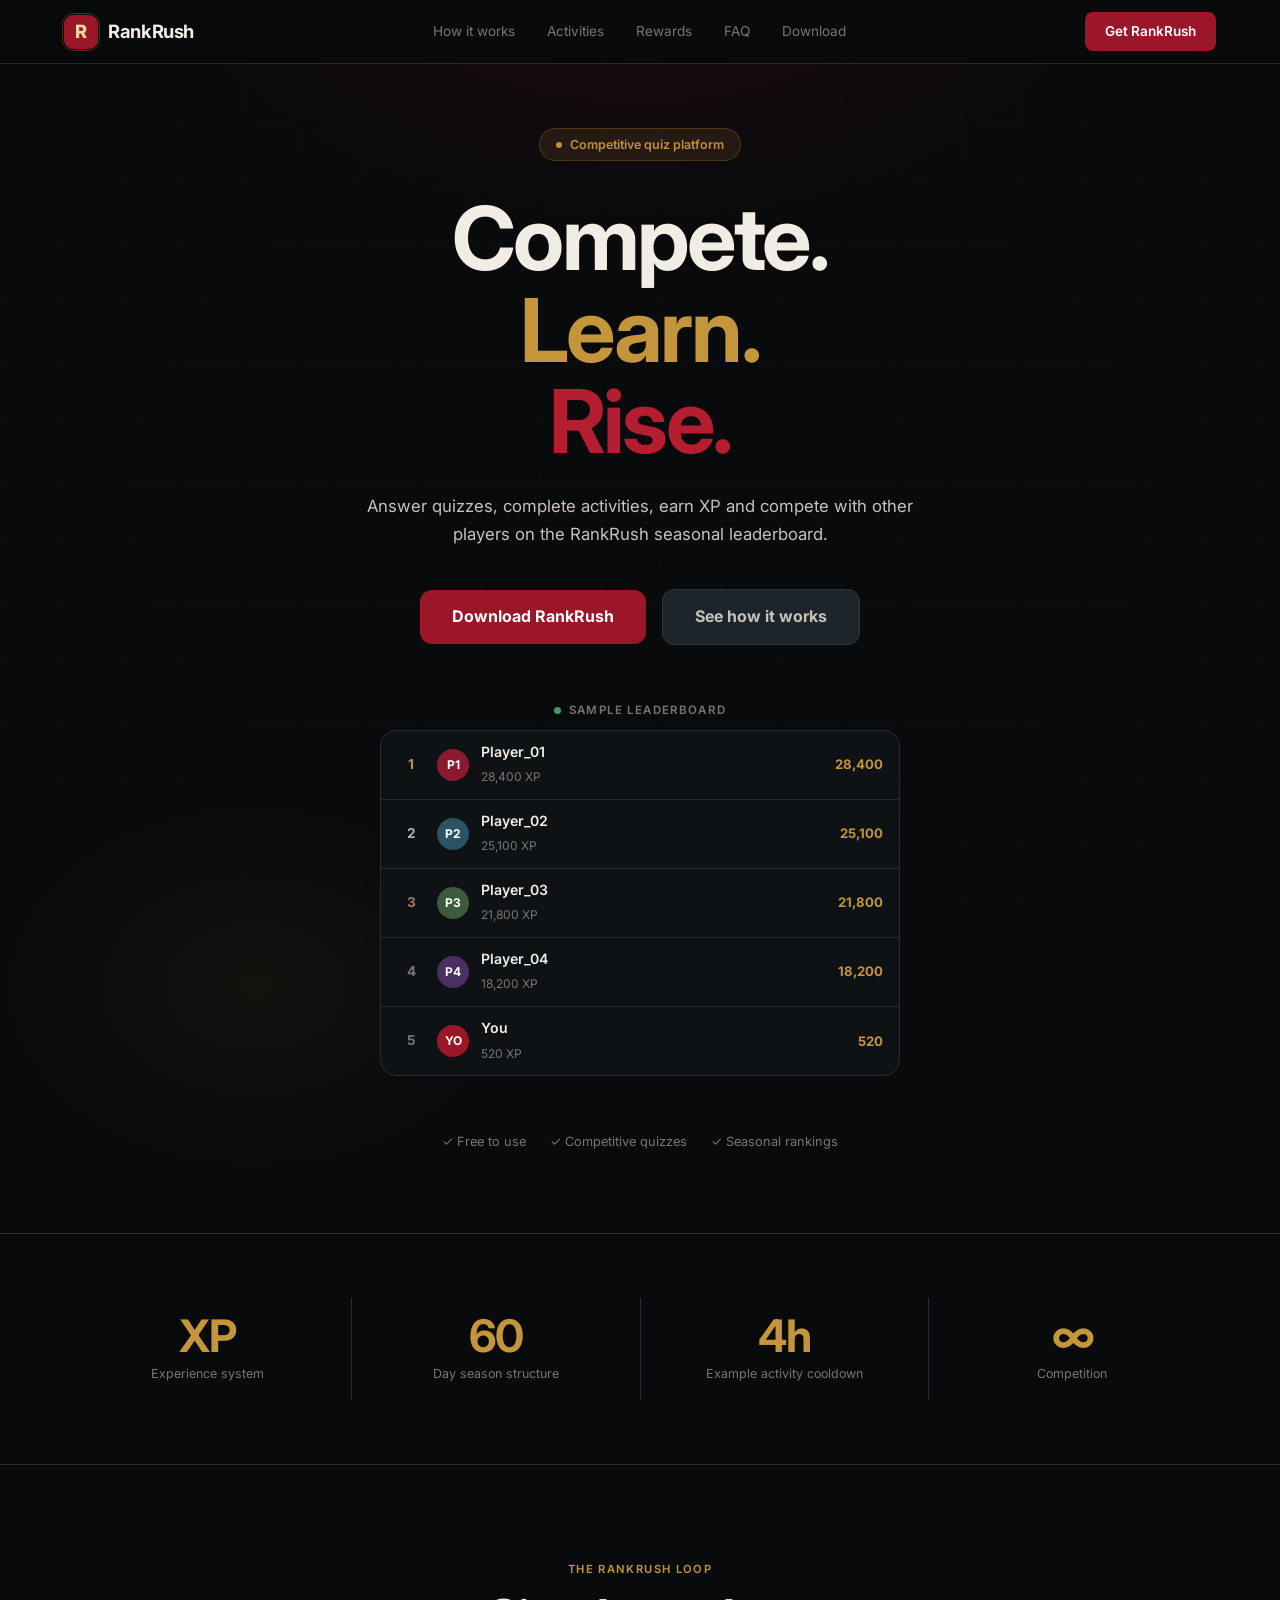
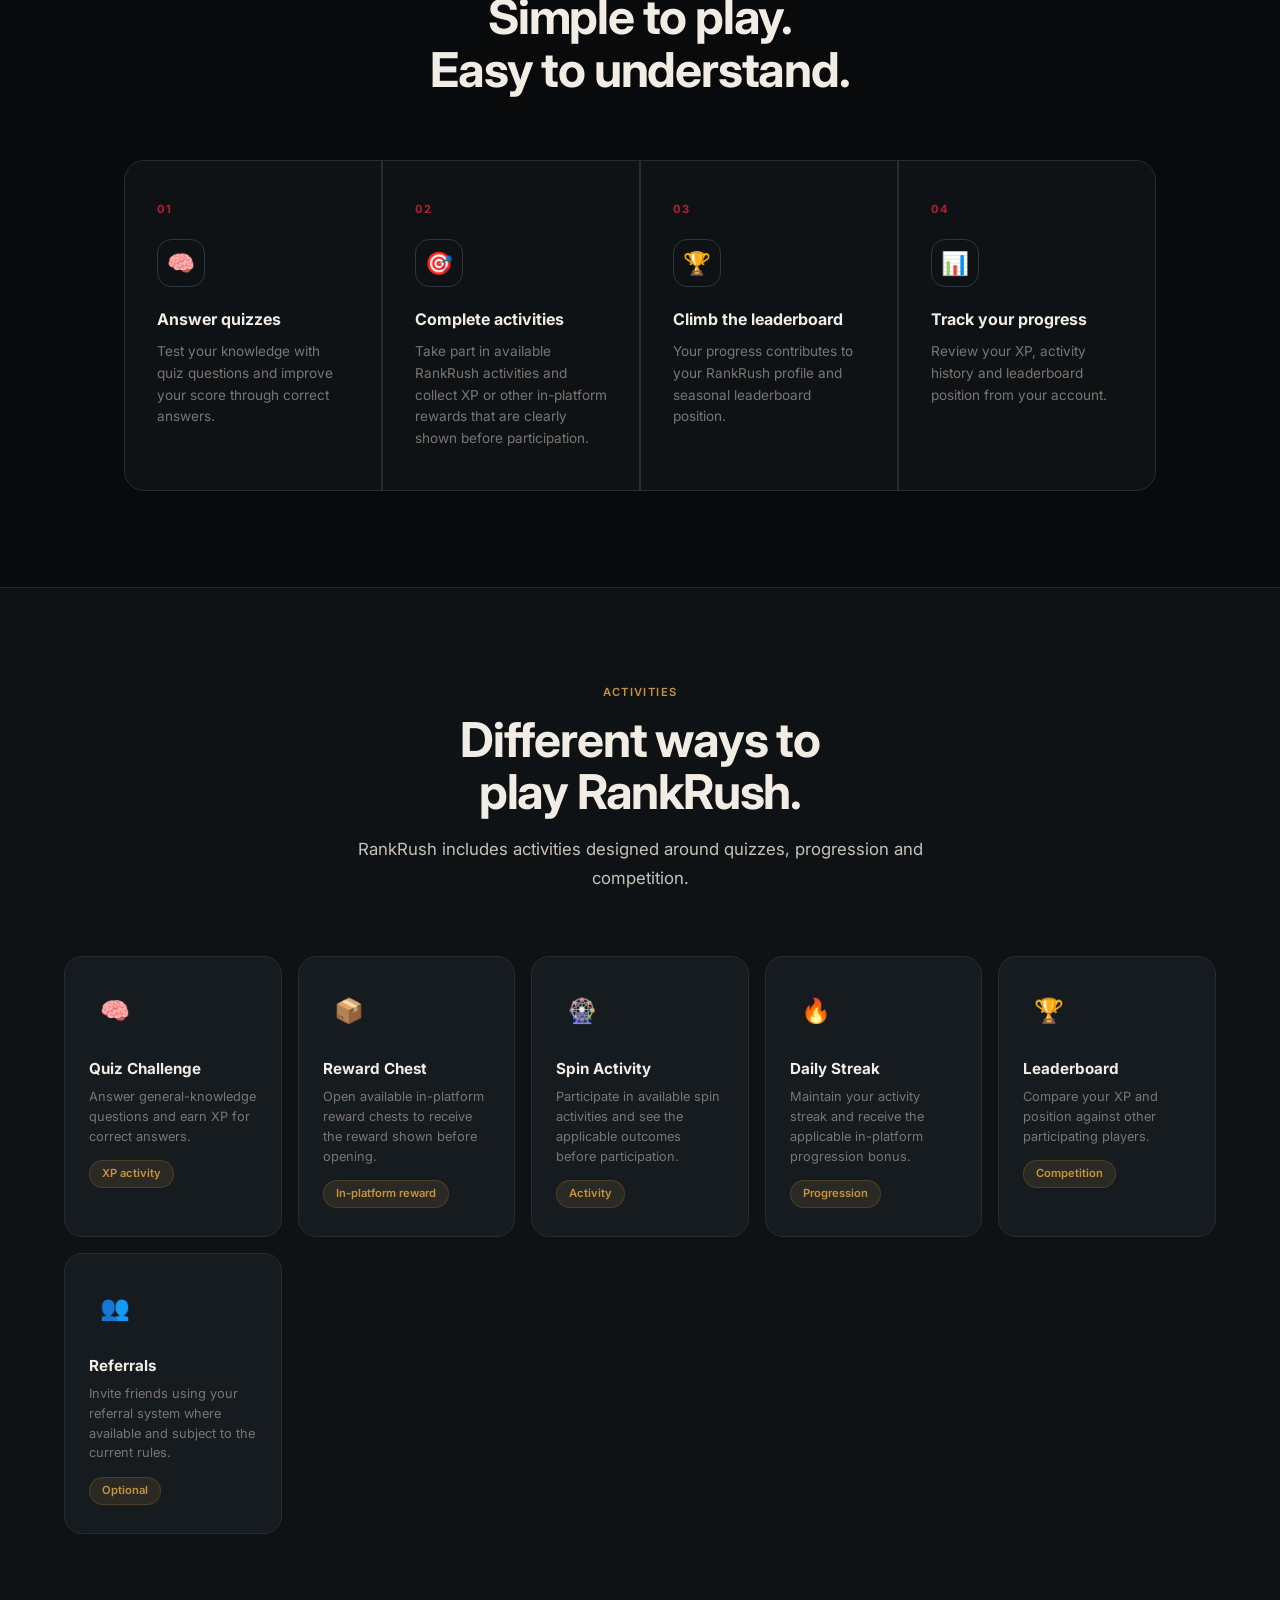
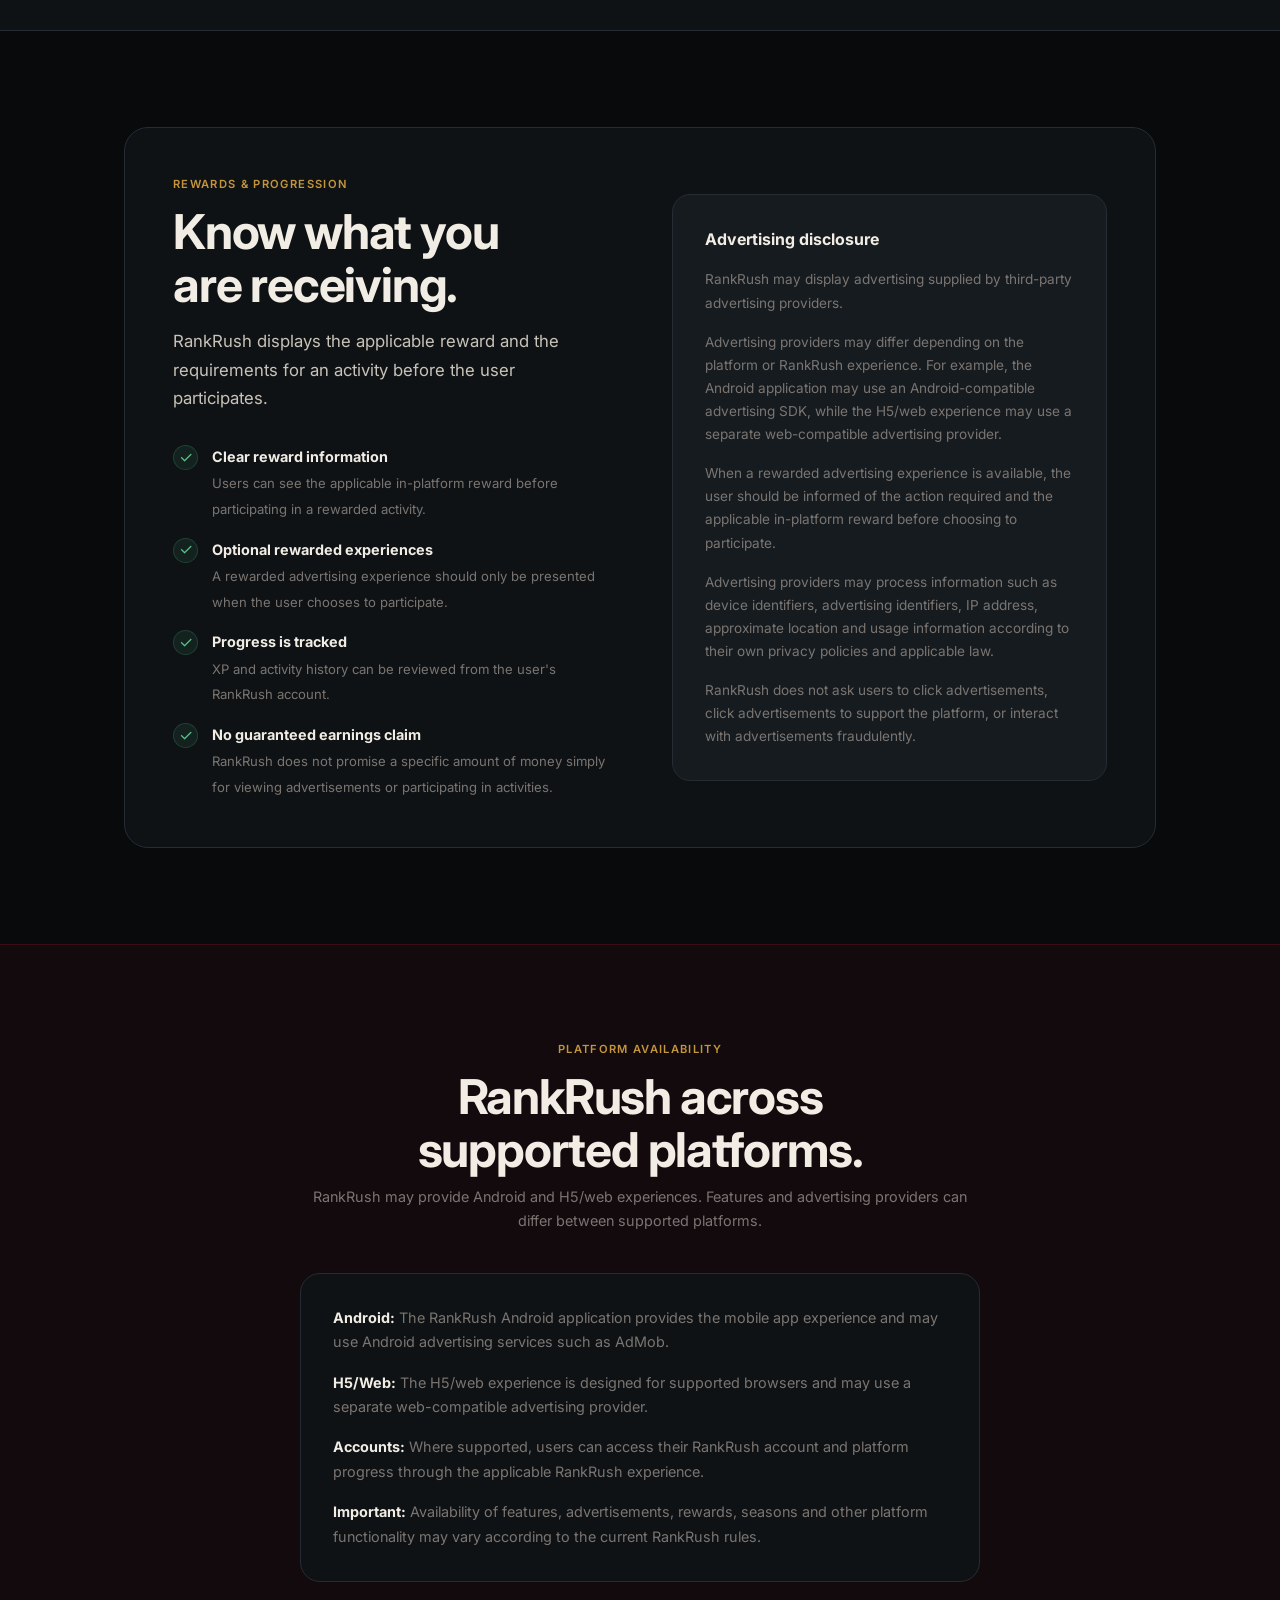
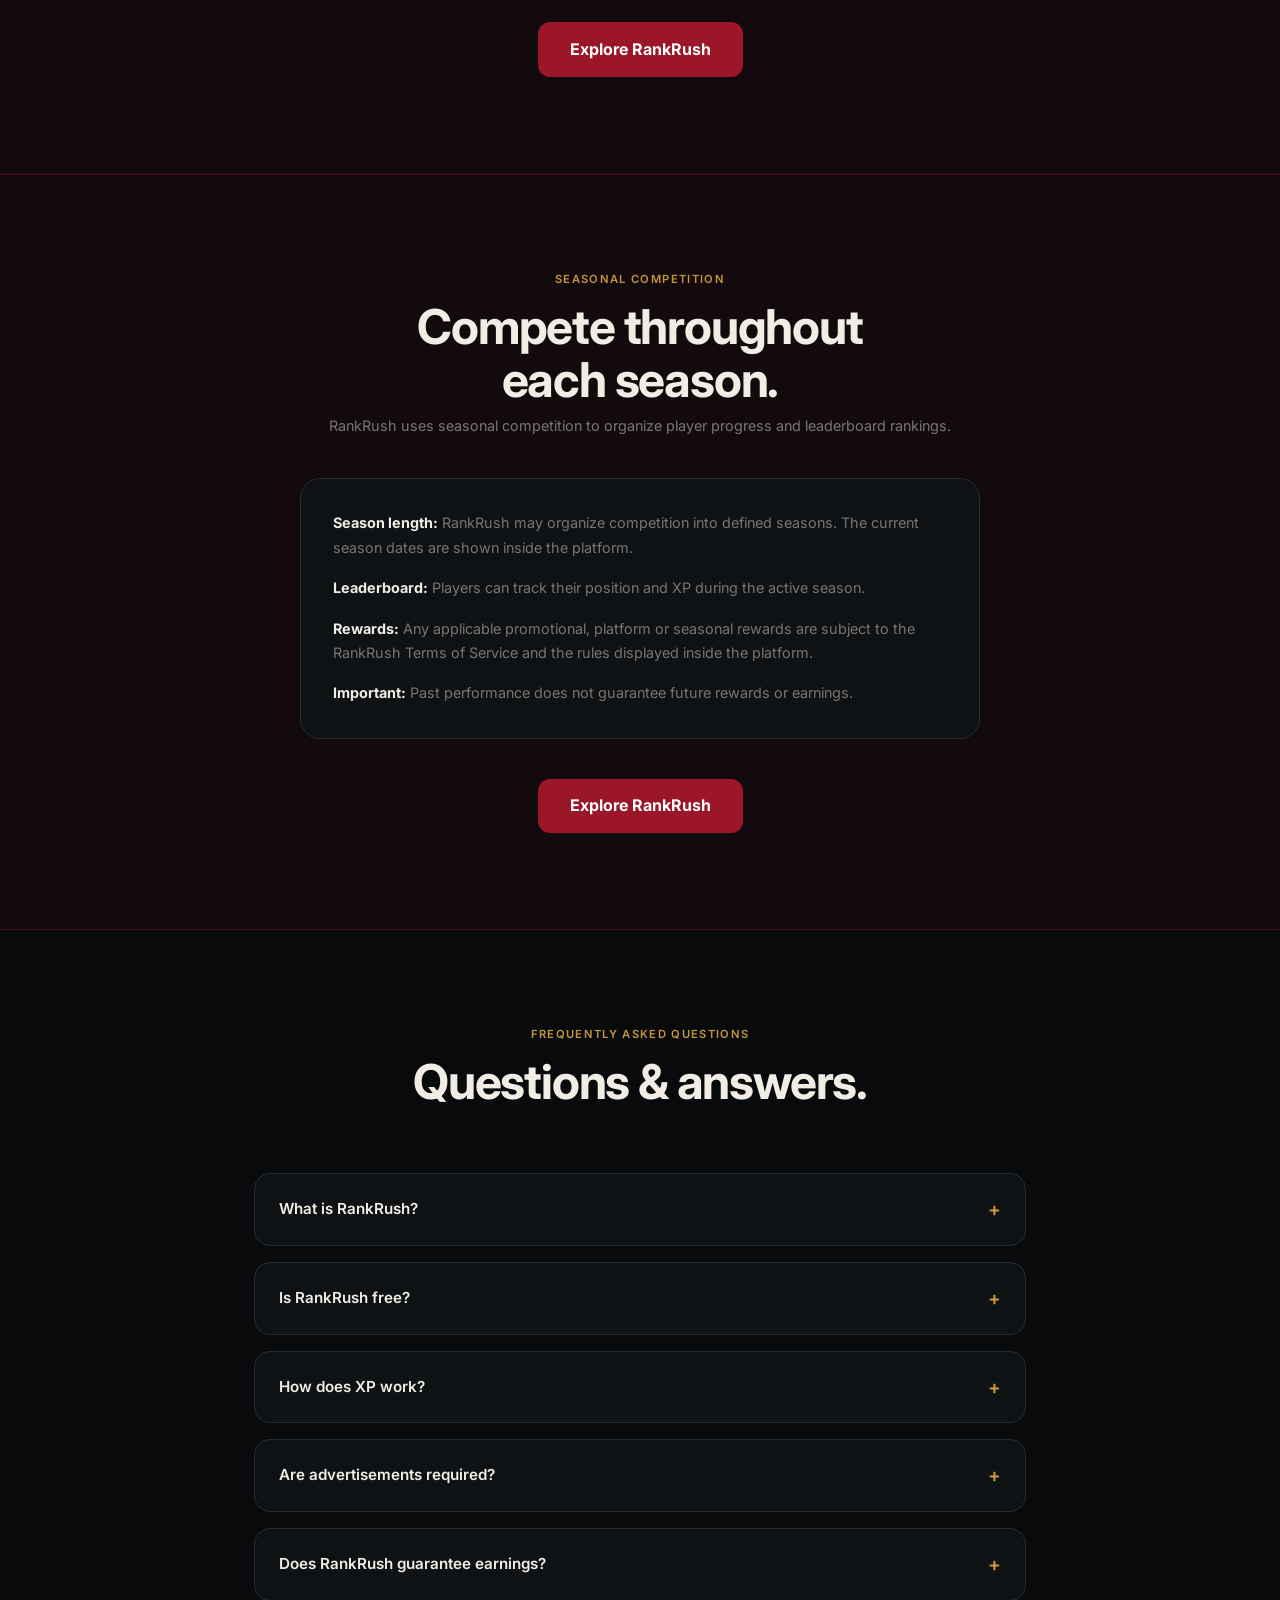
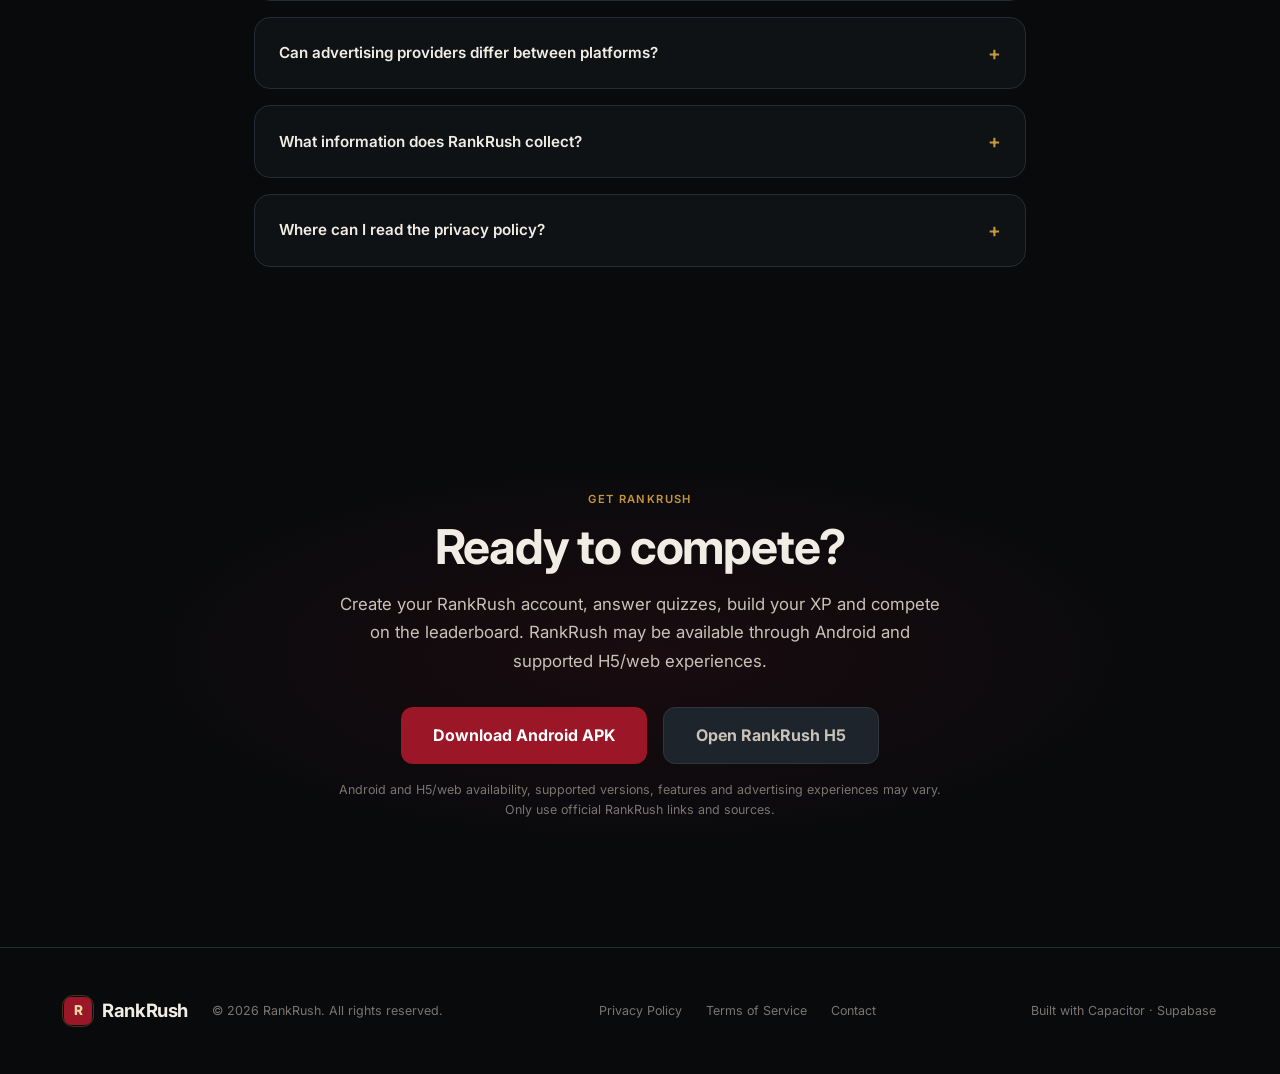
==== commit f1910ba6: "Update index.html" ====
--- a/landing_page/index.html
+++ b/landing_page/index.html
@@ -1,1512 +1,716 @@
 <!DOCTYPE html>
 <html lang="en">
 <head>
-
 <meta charset="UTF-8">
-
-<meta name="viewport"
-      content="width=device-width, initial-scale=1.0, maximum-scale=5.0">
-
+<meta name="viewport" content="width=device-width, initial-scale=1.0, maximum-scale=5.0">
 <meta http-equiv="X-UA-Compatible" content="IE=edge">
 
-<meta name="google-site-verification"
-      content="mcyz2QUK9lTyLCIeyXMuZbJmGofZLSoTM7HB4ql8XZY">
+<meta name="google-site-verification" content="mcyz2QUK9lTyLCIeyXMuZbJmGofZLSoTM7HB4ql8XZY">
 
 <title>RankRush — Compete. Learn. Rise.</title>
-
 <link rel="stylesheet" href="style/style.css">
 
-<meta
-  name="description"
-  content="RankRush is a competitive quiz and progression platform where players answer questions, complete activities, earn XP and compete on seasonal leaderboards."
->
-
-<meta
-  name="keywords"
-  content="RankRush, quiz game, trivia game, leaderboard, competitive quiz, XP game, educational game, Android game"
->
-
+<meta name="description" content="RankRush is a competitive quiz and progression platform where players answer questions, complete activities, earn XP, and compete on seasonal leaderboards.">
+<meta name="keywords" content="RankRush, quiz game, trivia game, leaderboard, competitive quiz, XP game, educational game, Android game">
 <meta name="author" content="Usman Shehu">
-
 <meta name="publisher" content="RankRush">
-
-<meta
-  name="robots"
-  content="index, follow, max-image-preview:large, max-snippet:-1, max-video-preview:-1"
->
-
-<link
-  rel="canonical"
-  href="https://rankrush-com.onrender.com/"
->
-
-
-<!-- =========================================================
-     OPEN GRAPH
-========================================================= -->
-
+<meta name="robots" content="index, follow, max-image-preview:large, max-snippet:-1, max-video-preview:-1">
+
+<link rel="canonical" href="https://rankrush-com.onrender.com/">
+
+<!-- OPEN GRAPH -->
 <meta property="og:type" content="website">
-
 <meta property="og:site_name" content="RankRush">
-
-<meta property="og:title"
-      content="RankRush — Compete. Learn. Rise.">
-
-<meta
-  property="og:description"
-  content="Answer quizzes, complete activities, earn XP and compete on the RankRush seasonal leaderboard."
->
-
-<meta
-  property="og:url"
-  content="https://rankrush-com.onrender.com/"
->
-
-<meta
-  property="og:image"
-  content="https://rankrush-com.onrender.com/og-image.png"
->
-
+<meta property="og:title" content="RankRush — Compete. Learn. Rise.">
+<meta property="og:description" content="Answer quizzes, complete activities, earn XP and compete on the RankRush seasonal leaderboard.">
+<meta property="og:url" content="https://rankrush-com.onrender.com/">
+<meta property="og:image" content="https://rankrush-com.onrender.com/og-image.png">
 <meta property="og:image:width" content="1200">
-
 <meta property="og:image:height" content="630">
-
-<meta
-  property="og:image:alt"
-  content="RankRush competitive quiz platform"
->
-
-
-<!-- =========================================================
-     TWITTER
-========================================================= -->
-
-<meta name="twitter:card"
-      content="summary_large_image">
-
-<meta name="twitter:title"
-      content="RankRush — Compete. Learn. Rise.">
-
-<meta
-  name="twitter:description"
-  content="Answer quizzes, complete activities, earn XP and compete on the RankRush leaderboard."
->
-
-<meta
-  name="twitter:image"
-  content="https://rankrush-com.onrender.com/og-image.png"
->
-
-
-<!-- =========================================================
-     MOBILE
-========================================================= -->
-
-<meta name="mobile-web-app-capable"
-      content="yes">
-
-<meta name="application-name"
-      content="RankRush">
-
-<meta name="apple-mobile-web-app-capable"
-      content="yes">
-
-<meta name="apple-mobile-web-app-title"
-      content="RankRush">
-
-<meta name="theme-color"
-      content="#080A0C">
-
-
-<!-- =========================================================
-     ICONS
-========================================================= -->
-
-<link rel="icon"
-      type="image/x-icon"
-      href="/favicon.ico">
-
-<link
-  rel="icon"
-  type="image/png"
-  sizes="32x32"
-  href="/favicon-32x32.png"
->
-
-<link
-  rel="icon"
-  type="image/png"
-  sizes="16x16"
-  href="/favicon-16x16.png"
->
-
-<link
-  rel="apple-touch-icon"
-  sizes="180x180"
-  href="/apple-touch-icon.png"
->
-
-
-<!-- =========================================================
-     FONT
-========================================================= -->
-
-<link rel="preconnect"
-      href="https://fonts.googleapis.com">
-
-<link
-  rel="preconnect"
-  href="https://fonts.gstatic.com"
-  crossorigin
->
-
-<link
-  href="https://fonts.googleapis.com/css2?family=Inter:wght@300;400;500;600;700&display=swap"
-  rel="stylesheet"
->
-
-
-<!-- =========================================================
-     STRUCTURED DATA
-========================================================= -->
-
+<meta property="og:image:alt" content="RankRush competitive quiz platform">
+
+<!-- TWITTER -->
+<meta name="twitter:card" content="summary_large_image">
+<meta name="twitter:title" content="RankRush — Compete. Learn. Rise.">
+<meta name="twitter:description" content="Answer quizzes, earn XP and compete on the RankRush leaderboard.">
+<meta name="twitter:image" content="https://rankrush-com.onrender.com/og-image.png">
+
+<!-- MOBILE -->
+<meta name="mobile-web-app-capable" content="yes">
+<meta name="application-name" content="RankRush">
+<meta name="apple-mobile-web-app-capable" content="yes">
+<meta name="apple-mobile-web-app-title" content="RankRush">
+<meta name="theme-color" content="#080A0C">
+
+<!-- ICONS -->
+<link rel="icon" type="image/x-icon" href="/favicon.ico">
+<link rel="icon" type="image/png" sizes="32x32" href="/favicon-32x32.png">
+<link rel="icon" type="image/png" sizes="16x16" href="/favicon-16x16.png">
+<link rel="apple-touch-icon" sizes="180x180" href="/apple-touch-icon.png">
+
+<!-- FONT -->
+<link rel="preconnect" href="https://fonts.googleapis.com">
+<link rel="preconnect" href="https://fonts.gstatic.com" crossorigin>
+<link href="https://fonts.googleapis.com/css2?family=Inter:wght@300;400;500;600;700&display=swap" rel="stylesheet">
+
+<!-- STRUCTURED DATA -->
 <script type="application/ld+json">
-
 {
-  "@context": "https://schema.org",
-
-  "@graph": [
-
+  "@context":"https://schema.org",
+  "@graph":[
     {
-      "@type": "WebSite",
-
-      "@id": "https://rankrush-com.onrender.com/#website",
-
-      "url": "https://rankrush-com.onrender.com/",
-
-      "name": "RankRush",
-
-      "description":
-        "A competitive quiz and progression platform.",
-
-      "publisher": {
-        "@id":
-          "https://rankrush-com.onrender.com/#organization"
+      "@type":"WebSite",
+      "@id":"https://rankrush-com.onrender.com/#website",
+      "url":"https://rankrush-com.onrender.com/",
+      "name":"RankRush",
+      "description":"A competitive quiz and progression platform.",
+      "publisher":{
+        "@id":"https://rankrush-com.onrender.com/#organization"
       }
     },
-
     {
-      "@type": "Organization",
-
-      "@id":
-        "https://rankrush-com.onrender.com/#organization",
-
-      "name": "RankRush",
-
-      "url":
-        "https://rankrush-com.onrender.com/",
-
-      "logo": {
-        "@type": "ImageObject",
-
-        "url":
-          "https://rankrush-com.onrender.com/logo-512.png"
+      "@type":"Organization",
+      "@id":"https://rankrush-com.onrender.com/#organization",
+      "name":"RankRush",
+      "url":"https://rankrush-com.onrender.com/",
+      "logo":{
+        "@type":"ImageObject",
+        "url":"https://rankrush-com.onrender.com/logo-512.png"
       },
-
-      "contactPoint": {
-        "@type": "ContactPoint",
-
-        "email":
-          "zannur123456789@gmail.com",
-
-        "contactType":
-          "customer support"
+      "contactPoint":{
+        "@type":"ContactPoint",
+        "email":"zannur123456789@gmail.com",
+        "contactType":"customer support"
       }
     },
-
     {
-      "@type": "SoftwareApplication",
-
-      "@id":
-        "https://rankrush-com.onrender.com/#app",
-
-      "name": "RankRush",
-
-      "operatingSystem": "Android",
-
-      "applicationCategory":
-        "GameApplication",
-
-      "applicationSubCategory":
-        "Trivia",
-
-      "description":
-        "RankRush is a competitive quiz and progression platform where players answer questions, complete activities, earn XP and compete on seasonal leaderboards.",
-
-      "url":
-        "https://rankrush-com.onrender.com/",
-
-      "offers": {
-        "@type": "Offer",
-
-        "price": "0",
-
-        "priceCurrency": "USD"
+      "@type":"SoftwareApplication",
+      "@id":"https://rankrush-com.onrender.com/#app",
+      "name":"RankRush",
+      "operatingSystem":"Android",
+      "applicationCategory":"GameApplication",
+      "applicationSubCategory":"Trivia",
+      "description":"RankRush is a competitive quiz and progression platform where players answer questions, earn XP and compete on seasonal leaderboards.",
+      "url":"https://rankrush-com.onrender.com/",
+      "offers":{
+        "@type":"Offer",
+        "price":"0",
+        "priceCurrency":"USD"
       },
-
-      "author": {
-        "@type": "Person",
-
-        "name":
-          "Usman Shehu"
+      "author":{
+        "@type":"Person",
+        "name":"Usman Shehu"
       }
     }
-
   ]
 }
-
 </script>
-
 </head>
 
-
 <body>
 
-
-<!-- =========================================================
-     NAVIGATION
-========================================================= -->
-
+<!-- NAVIGATION -->
 <nav>
-
   <div class="nav-logo">
-
-    <div class="nav-logo-mark">
-      R
-    </div>
-
+    <div class="nav-logo-mark">R</div>
     RankRush
-
-  </div>
-
+  </div>
 
   <div class="nav-links">
-
-    <a href="#how-it-works">
-      How it works
-    </a>
-
-    <a href="#activities">
-      Activities
-    </a>
-
-    <a href="#rewards">
-      Rewards
-    </a>
-
-    <a href="#faq">
-      FAQ
-    </a>
-
-    <a href="#download">
-      Download
-    </a>
-
-  </div>
-
-
-  <a
-    href="#download"
-    class="nav-cta"
-  >
-    Get RankRush
-  </a>
-
-
-  <a
-    href="#download"
-    class="nav-mobile-cta"
-  >
-    Get App
-  </a>
-
+    <a href="#how-it-works">How it works</a>
+    <a href="#activities">Activities</a>
+    <a href="#rewards">Rewards</a>
+    <a href="#faq">FAQ</a>
+    <a href="#download">Download</a>
+  </div>
+
+  <a href="#download" class="nav-cta">Get RankRush</a>
+  <a href="#download" class="nav-mobile-cta">Get App</a>
 </nav>
 
-
-
-<!-- =========================================================
-     HERO
-========================================================= -->
-
+<!-- HERO -->
 <section class="hero">
-
   <div class="hero-bg"></div>
-
   <div class="hero-grid"></div>
 
-
   <div class="hero-eyebrow">
-
     <div class="hero-eyebrow-dot"></div>
-
     Competitive quiz platform
-
-  </div>
-
+  </div>
 
   <h1 class="display hero-title">
-
     Compete.<br>
-
-    <span class="accent">
-      Learn.
-    </span><br>
-
-    <span class="accent-red">
-      Rise.
-    </span>
-
+    <span class="accent">Learn.</span><br>
+    <span class="accent-red">Rise.</span>
   </h1>
 
-
   <p class="hero-sub">
-
-    Answer quizzes, complete activities, earn XP and
-    compete with other players on the RankRush
-    seasonal leaderboard.
-
+    Answer quizzes, complete activities, earn XP and compete
+    with other players on the RankRush seasonal leaderboard.
   </p>
 
-
   <div class="hero-actions">
-
-    <a
-      href="#download"
-      class="btn-primary"
-    >
-      Download RankRush
-    </a>
-
-
-    <a
-      href="#how-it-works"
-      class="btn-secondary"
-    >
-      See how it works
-    </a>
-
-  </div>
-
+    <a href="#download" class="btn-primary">Download RankRush</a>
+    <a href="#how-it-works" class="btn-secondary">See how it works</a>
+  </div>
 
   <!-- SAMPLE LEADERBOARD -->
-
   <div class="ticker-section reveal">
-
     <div class="ticker-label">
-
       <div class="ticker-live-dot"></div>
-
       Sample leaderboard
-
-    </div>
-
-
-    <div
-      class="ticker-board"
-      id="tickerBoard"
-    ></div>
-
-  </div>
-
+    </div>
+    <div class="ticker-board" id="tickerBoard"></div>
+  </div>
 
   <div class="hero-trust">
-
-    <span>
-      ✓ Free to use
-    </span>
-
-    <span>
-      ✓ Competitive quizzes
-    </span>
-
-    <span>
-      ✓ Seasonal rankings
-    </span>
-
-  </div>
-
+    <span>✓ Free to use</span>
+    <span>✓ Competitive quizzes</span>
+    <span>✓ Seasonal rankings</span>
+  </div>
 </section>
 
-
-
-<!-- =========================================================
-     PRODUCT FEATURES
-========================================================= -->
-
+<!-- STATS / PRODUCT FEATURES -->
 <div class="stats-strip reveal">
-
-
   <div class="stat-item">
-
-    <div class="stat-val">
-      <span>XP</span>
-    </div>
-
-    <div class="stat-lbl">
-      Experience system
-    </div>
-
-  </div>
-
+    <div class="stat-val"><span>XP</span></div>
+    <div class="stat-lbl">Experience system</div>
+  </div>
 
   <div class="stat-item">
-
-    <div class="stat-val">
-      <span>QUIZ</span>
-    </div>
-
-    <div class="stat-lbl">
-      Knowledge challenges
-    </div>
-
-  </div>
-
+    <div class="stat-val"><span>60</span></div>
+    <div class="stat-lbl">Day season structure</div>
+  </div>
 
   <div class="stat-item">
-
-    <div class="stat-val">
-      <span>LIVE</span>
-    </div>
-
-    <div class="stat-lbl">
-      Seasonal competition
-    </div>
-
-  </div>
-
+    <div class="stat-val"><span>4h</span></div>
+    <div class="stat-lbl">Example activity cooldown</div>
+  </div>
 
   <div class="stat-item">
-
-    <div class="stat-val">
-      <span>∞</span>
-    </div>
-
-    <div class="stat-lbl">
-      Competition
-    </div>
-
-  </div>
-
+    <div class="stat-val"><span>∞</span></div>
+    <div class="stat-lbl">Competition</div>
+  </div>
 </div>
 
-
-
-<!-- =========================================================
-     HOW IT WORKS
-========================================================= -->
-
-<section
-  id="how-it-works"
-  class="section"
->
-
+<!-- HOW IT WORKS -->
+<section id="how-it-works" class="section">
   <div class="section-header reveal">
-
-    <span class="label">
-      The RankRush loop
-    </span>
-
+    <span class="label">The RankRush loop</span>
     <h2 class="display-sm">
       Simple to play.<br>
       Easy to understand.
     </h2>
-
-  </div>
-
+  </div>
 
   <div class="steps-grid reveal">
-
-
     <div class="step-card">
-
-      <span class="step-num">
-        01
-      </span>
-
-      <div class="step-icon">
-        🧠
-      </div>
-
-      <div class="step-title">
-        Answer quizzes
-      </div>
-
+      <span class="step-num">01</span>
+      <div class="step-icon">🧠</div>
+      <div class="step-title">Answer quizzes</div>
       <div class="step-body">
-
         Test your knowledge with quiz questions
-        and improve your score through correct
-        answers.
-
-      </div>
-
-    </div>
-
+        and improve your score through correct answers.
+      </div>
+    </div>
 
     <div class="step-card">
-
-      <span class="step-num">
-        02
-      </span>
-
-      <div class="step-icon">
-        🎯
-      </div>
-
-      <div class="step-title">
-        Complete activities
-      </div>
-
+      <span class="step-num">02</span>
+      <div class="step-icon">🎯</div>
+      <div class="step-title">Complete activities</div>
       <div class="step-body">
-
-        Participate in available RankRush activities
-        and receive the XP or other in-platform
-        rewards shown before participation.
-
-      </div>
-
-    </div>
-
+        Take part in available RankRush activities
+        and collect XP or other in-platform rewards
+        that are clearly shown before participation.
+      </div>
+    </div>
 
     <div class="step-card">
-
-      <span class="step-num">
-        03
-      </span>
-
-      <div class="step-icon">
-        🏆
-      </div>
-
-      <div class="step-title">
-        Climb the leaderboard
-      </div>
-
+      <span class="step-num">03</span>
+      <div class="step-icon">🏆</div>
+      <div class="step-title">Climb the leaderboard</div>
       <div class="step-body">
-
         Your progress contributes to your RankRush
         profile and seasonal leaderboard position.
-
-      </div>
-
-    </div>
-
+      </div>
+    </div>
 
     <div class="step-card">
-
-      <span class="step-num">
-        04
-      </span>
-
-      <div class="step-icon">
-        📊
-      </div>
-
-      <div class="step-title">
-        Track your progress
-      </div>
-
+      <span class="step-num">04</span>
+      <div class="step-icon">📊</div>
+      <div class="step-title">Track your progress</div>
       <div class="step-body">
-
         Review your XP, activity history and
         leaderboard position from your account.
-
-      </div>
-
-    </div>
-
-  </div>
-
+      </div>
+    </div>
+  </div>
 </section>
 
-
-
-<!-- =========================================================
-     ACTIVITIES
-========================================================= -->
-
-<section
-  id="activities"
-  class="activities-section"
->
-
+<!-- ACTIVITIES -->
+<section id="activities" class="activities-section">
   <div class="activities-inner">
-
-
     <div class="section-header reveal">
-
-      <span class="label">
-        Activities
-      </span>
-
+      <span class="label">Activities</span>
       <h2 class="display-sm">
         Different ways to<br>
         play RankRush.
       </h2>
-
-      <p
-        class="body-lg"
-        style="max-width:620px;margin:1rem auto 0"
-      >
-
-        RankRush offers activities designed around
+      <p class="body-lg" style="max-width:620px;margin:1rem auto 0">
+        RankRush includes activities designed around
         quizzes, progression and competition.
-
-        Availability and rules may vary according
-        to the current RankRush season and platform
-        configuration.
-
-      </p>
-
-    </div>
-
+      </p>
+    </div>
 
     <div class="activities-grid">
-
-
       <div class="act-card reveal">
-
-        <div class="act-card-icon">
-          🧠
-        </div>
-
-        <div class="act-card-name">
-          Quiz Challenge
-        </div>
-
+        <div class="act-card-icon">🧠</div>
+        <div class="act-card-name">Quiz Challenge</div>
         <div class="act-card-desc">
-
           Answer general-knowledge questions
           and earn XP for correct answers.
-
-        </div>
-
-        <div class="act-card-badge">
-          XP activity
-        </div>
-
-      </div>
-
+        </div>
+        <div class="act-card-badge">XP activity</div>
+      </div>
 
       <div class="act-card reveal">
-
-        <div class="act-card-icon">
-          📦
-        </div>
-
-        <div class="act-card-name">
-          Reward Chest
-        </div>
-
+        <div class="act-card-icon">📦</div>
+        <div class="act-card-name">Reward Chest</div>
         <div class="act-card-desc">
-
-          Open available in-platform reward
-          chests and receive the reward shown
-          before opening.
-
-        </div>
-
-        <div class="act-card-badge">
-          In-platform reward
-        </div>
-
-      </div>
-
+          Open available in-platform reward chests
+          to receive the reward shown before opening.
+        </div>
+        <div class="act-card-badge">In-platform reward</div>
+      </div>
 
       <div class="act-card reveal">
-
-        <div class="act-card-icon">
-          🎡
-        </div>
-
-        <div class="act-card-name">
-          Spin Activity
-        </div>
-
+        <div class="act-card-icon">🎡</div>
+        <div class="act-card-name">Spin Activity</div>
         <div class="act-card-desc">
-
           Participate in available spin activities
-          and review the applicable outcomes
-          before participation.
-
-        </div>
-
-        <div class="act-card-badge">
-          Activity
-        </div>
-
-      </div>
-
+          and see the applicable outcomes before participation.
+        </div>
+        <div class="act-card-badge">Activity</div>
+      </div>
 
       <div class="act-card reveal">
-
-        <div class="act-card-icon">
-          🔥
-        </div>
-
-        <div class="act-card-name">
-          Daily Streak
-        </div>
-
+        <div class="act-card-icon">🔥</div>
+        <div class="act-card-name">Daily Streak</div>
         <div class="act-card-desc">
-
           Maintain your activity streak and receive
-          the applicable in-platform progression
-          bonus.
-
-        </div>
-
-        <div class="act-card-badge">
-          Progression
-        </div>
-
-      </div>
-
+          the applicable in-platform progression bonus.
+        </div>
+        <div class="act-card-badge">Progression</div>
+      </div>
 
       <div class="act-card reveal">
-
-        <div class="act-card-icon">
-          🏆
-        </div>
-
-        <div class="act-card-name">
-          Leaderboard
-        </div>
-
+        <div class="act-card-icon">🏆</div>
+        <div class="act-card-name">Leaderboard</div>
         <div class="act-card-desc">
-
           Compare your XP and position against
           other participating players.
-
-        </div>
-
-        <div class="act-card-badge">
-          Competition
-        </div>
-
-      </div>
-
+        </div>
+        <div class="act-card-badge">Competition</div>
+      </div>
 
       <div class="act-card reveal">
-
-        <div class="act-card-icon">
-          👥
-        </div>
-
-        <div class="act-card-name">
-          Referrals
-        </div>
-
+        <div class="act-card-icon">👥</div>
+        <div class="act-card-name">Referrals</div>
         <div class="act-card-desc">
-
-          Invite friends using the RankRush
-          referral system where available.
-
-        </div>
-
-        <div class="act-card-badge">
-          Optional
-        </div>
-
-      </div>
-
-
-    </div>
-
-  </div>
-
+          Invite friends using your referral system
+          where available and subject to the current rules.
+        </div>
+        <div class="act-card-badge">Optional</div>
+      </div>
+    </div>
+  </div>
 </section>
 
-
-
-<!-- =========================================================
-     REWARDS / TRANSPARENCY
-========================================================= -->
-
-<section
-  id="rewards"
-  class="rewards-section"
->
-
+<!-- REWARDS / TRANSPARENCY -->
+<section id="rewards" class="rewards-section">
   <div class="rewards-box reveal">
 
-
     <div>
-
-      <span class="label">
-        Rewards & progression
-      </span>
-
-
-      <h2
-        class="display-sm"
-        style="margin-top:.75rem"
-      >
-
+      <span class="label">Rewards & progression</span>
+
+      <h2 class="display-sm" style="margin-top:.75rem">
         Know what you<br>
         are receiving.
-
       </h2>
 
-
-      <p
-        class="body-lg"
-        style="margin-top:1rem"
-      >
-
-        RankRush clearly presents the applicable
-        reward and requirements for an activity
-        before the user participates.
-
-      </p>
-
+      <p class="body-lg" style="margin-top:1rem">
+        RankRush displays the applicable reward
+        and the requirements for an activity before
+        the user participates.
+      </p>
 
       <div class="reward-list">
 
-
         <div class="reward-item">
-
-          <div class="reward-check">
-            ✓
+          <div class="reward-check">✓</div>
+          <div>
+            <strong>Clear reward information</strong>
+            <span>
+              Users can see the applicable in-platform
+              reward before participating in a rewarded activity.
+            </span>
           </div>
-
+        </div>
+
+        <div class="reward-item">
+          <div class="reward-check">✓</div>
           <div>
-
-            <strong>
-              Clear reward information
-            </strong>
-
+            <strong>Optional rewarded experiences</strong>
             <span>
-
-              Users can see the applicable
-              in-platform reward before
-              participating in a rewarded activity.
-
+              A rewarded advertising experience should only
+              be presented when the user chooses to participate.
             </span>
-
           </div>
-
-        </div>
-
+        </div>
 
         <div class="reward-item">
-
-          <div class="reward-check">
-            ✓
+          <div class="reward-check">✓</div>
+          <div>
+            <strong>Progress is tracked</strong>
+            <span>
+              XP and activity history can be reviewed
+              from the user's RankRush account.
+            </span>
           </div>
-
+        </div>
+
+        <div class="reward-item">
+          <div class="reward-check">✓</div>
           <div>
-
-            <strong>
-              Optional rewarded experiences
-            </strong>
-
+            <strong>No guaranteed earnings claim</strong>
             <span>
-
-              Where a rewarded advertisement
-              is available, users choose whether
-              to participate in that rewarded
-              experience.
-
+              RankRush does not promise a specific amount
+              of money simply for viewing advertisements
+              or participating in activities.
             </span>
-
           </div>
-
-        </div>
-
-
-        <div class="reward-item">
-
-          <div class="reward-check">
-            ✓
-          </div>
-
-          <div>
-
-            <strong>
-              Progress is tracked
-            </strong>
-
-            <span>
-
-              XP and activity history can be
-              reviewed from the user's RankRush
-              account.
-
-            </span>
-
-          </div>
-
-        </div>
-
-
-        <div class="reward-item">
-
-          <div class="reward-check">
-            ✓
-          </div>
-
-          <div>
-
-            <strong>
-              No guaranteed earnings
-            </strong>
-
-            <span>
-
-              RankRush does not guarantee a
-              specific amount of money from
-              advertisements, activities or
-              leaderboard participation.
-
-            </span>
-
-          </div>
-
-        </div>
-
-
-      </div>
-
-    </div>
-
-
-    <!-- ADVERTISING DISCLOSURE -->
+        </div>
+
+      </div>
+    </div>
 
     <div class="disclosure-box">
-
-      <h3>
-        Advertising disclosure
-      </h3>
-
-
-      <p>
-
-        RankRush may display advertising supplied
-        by third-party advertising providers.
-
-      </p>
-
-
-      <p>
-
-        Some activities may offer an optional
-        rewarded advertising experience. When
-        available, the applicable action and
-        in-platform reward are presented before
-        participation.
-
-      </p>
-
-
-      <p>
-
-        Advertising providers may process information
-        such as device identifiers, advertising
-        identifiers, IP address, approximate location
-        and usage information according to their
-        own privacy policies and applicable law.
-
-      </p>
-
-
-      <p>
-
-        RankRush does not ask users to click
-        advertisements or click advertisements
-        to support the platform.
-
-      </p>
-
-
-      <p>
-
-        Advertising is one component of the
-        RankRush platform and is not presented
-        as a guaranteed source of income.
-
-      </p>
-
-    </div>
-
-
-  </div>
-
+      <h3>Advertising disclosure</h3>
+
+      <p>
+        RankRush may display advertising supplied by
+        third-party advertising providers.
+      </p>
+
+      <p>
+        Advertising providers may differ depending on
+        the platform or RankRush experience. For example,
+        the Android application may use an Android-compatible
+        advertising SDK, while the H5/web experience may use
+        a separate web-compatible advertising provider.
+      </p>
+
+      <p>
+        When a rewarded advertising experience is available,
+        the user should be informed of the action required
+        and the applicable in-platform reward before choosing
+        to participate.
+      </p>
+
+      <p>
+        Advertising providers may process information such as
+        device identifiers, advertising identifiers, IP address,
+        approximate location and usage information according to
+        their own privacy policies and applicable law.
+      </p>
+
+      <p>
+        RankRush does not ask users to click advertisements,
+        click advertisements to support the platform, or
+        interact with advertisements fraudulently.
+      </p>
+    </div>
+
+  </div>
 </section>
 
-
-
-<!-- =========================================================
-     SEASON INFORMATION
-========================================================= -->
-
+<!-- PLATFORM INFORMATION -->
 <section class="season-section">
-
   <div class="season-inner">
 
-
     <div class="reveal">
-
-      <span class="label">
-        Seasonal competition
-      </span>
-
-
-      <h2
-        class="display-sm"
-        style="margin:.75rem 0 .5rem"
-      >
-
+      <span class="label">Platform availability</span>
+
+      <h2 class="display-sm" style="margin:.75rem 0 .5rem">
+        RankRush across<br>
+        supported platforms.
+      </h2>
+
+      <p class="body">
+        RankRush may provide Android and H5/web experiences.
+        Features and advertising providers can differ between
+        supported platforms.
+      </p>
+    </div>
+
+    <div class="season-info reveal">
+
+      <p>
+        <strong style="color:var(--cream)">Android:</strong>
+        The RankRush Android application provides the
+        mobile app experience and may use Android advertising
+        services such as AdMob.
+      </p>
+
+      <p>
+        <strong style="color:var(--cream)">H5/Web:</strong>
+        The H5/web experience is designed for supported
+        browsers and may use a separate web-compatible
+        advertising provider.
+      </p>
+
+      <p>
+        <strong style="color:var(--cream)">Accounts:</strong>
+        Where supported, users can access their RankRush
+        account and platform progress through the applicable
+        RankRush experience.
+      </p>
+
+      <p>
+        <strong style="color:var(--cream)">Important:</strong>
+        Availability of features, advertisements, rewards,
+        seasons and other platform functionality may vary
+        according to the current RankRush rules.
+      </p>
+
+    </div>
+
+    <a href="#download" class="btn-primary reveal">
+      Explore RankRush
+    </a>
+
+  </div>
+</section>
+
+<!-- SEASON INFORMATION -->
+<section class="season-section">
+  <div class="season-inner">
+
+    <div class="reveal">
+      <span class="label">Seasonal competition</span>
+
+      <h2 class="display-sm" style="margin:.75rem 0 .5rem">
         Compete throughout<br>
         each season.
-
       </h2>
 
-
       <p class="body">
-
         RankRush uses seasonal competition to
-        organize player progress and leaderboard
-        rankings.
-
-      </p>
-
-    </div>
-
+        organize player progress and leaderboard rankings.
+      </p>
+    </div>
 
     <div class="season-info reveal">
-
-
-      <p>
-
-        <strong style="color:var(--cream)">
-          Season dates:
-        </strong>
-
+      <p>
+        <strong style="color:var(--cream)">Season length:</strong>
         RankRush may organize competition into
-        defined seasons. Current season dates,
-        when applicable, are shown inside the
-        platform.
-
-      </p>
-
-
-      <p>
-
-        <strong style="color:var(--cream)">
-          Leaderboard:
-        </strong>
-
+        defined seasons. The current season dates
+        are shown inside the platform.
+      </p>
+
+      <p>
+        <strong style="color:var(--cream)">Leaderboard:</strong>
         Players can track their position and XP
         during the active season.
-
-      </p>
-
-
-      <p>
-
-        <strong style="color:var(--cream)">
-          Rewards:
-        </strong>
-
-        Any applicable promotional, platform
-        or seasonal rewards are subject to the
-        RankRush Terms of Service and the rules
-        displayed inside the platform.
-
-      </p>
-
-
-      <p>
-
-        <strong style="color:var(--cream)">
-          Important:
-        </strong>
-
-        Past performance does not guarantee
-        future rewards or earnings.
-
-      </p>
-
-
-    </div>
-
-
-    <a
-      href="#download"
-      class="btn-primary reveal"
-    >
-
+      </p>
+
+      <p>
+        <strong style="color:var(--cream)">Rewards:</strong>
+        Any applicable promotional, platform or
+        seasonal rewards are subject to the RankRush
+        Terms of Service and the rules displayed
+        inside the platform.
+      </p>
+
+      <p>
+        <strong style="color:var(--cream)">Important:</strong>
+        Past performance does not guarantee future
+        rewards or earnings.
+      </p>
+    </div>
+
+    <a href="#download" class="btn-primary reveal">
       Explore RankRush
-
     </a>
-
-
-  </div>
-
+  </div>
 </section>
 
-
-
-<!-- =========================================================
-     FAQ
-========================================================= -->
-
-<section
-  id="faq"
-  class="faq-section"
->
-
+<!-- FAQ -->
+<section id="faq" class="faq-section">
   <div class="section-header reveal">
-
-    <span class="label">
-      Frequently asked questions
-    </span>
-
-    <h2 class="display-sm">
-      Questions & answers.
-    </h2>
-
-  </div>
-
+    <span class="label">Frequently asked questions</span>
+    <h2 class="display-sm">Questions & answers.</h2>
+  </div>
 
   <div class="faq-list">
 
-
     <div class="faq-item reveal">
-
-      <button
-        class="faq-question"
-        type="button"
-      >
-
-        <span>
-          What is RankRush?
-        </span>
-
-        <span class="faq-plus">
-          +
-        </span>
-
+      <button class="faq-question" type="button">
+        <span>What is RankRush?</span>
+        <span class="faq-plus">+</span>
       </button>
-
-
       <div class="faq-answer">
-
-        RankRush is a competitive quiz and
-        progression platform where users can
-        answer questions, participate in
-        activities, earn XP and compete on
-        seasonal leaderboards.
-
-      </div>
-
-    </div>
-
-
+        RankRush is a competitive quiz and progression
+        platform where users can answer questions,
+        participate in activities, earn XP and compete
+        on seasonal leaderboards.
+      </div>
+    </div>
 
     <div class="faq-item reveal">
-
-      <button
-        class="faq-question"
-        type="button"
-      >
-
-        <span>
-          Is RankRush free?
-        </span>
-
-        <span class="faq-plus">
-          +
-        </span>
-
+      <button class="faq-question" type="button">
+        <span>Is RankRush free?</span>
+        <span class="faq-plus">+</span>
       </button>
-
-
       <div class="faq-answer">
-
         RankRush is designed to be free to access.
         Some features may depend on availability,
         account status and the rules displayed
         within the platform.
-
-      </div>
-
-    </div>
-
-
+      </div>
+    </div>
 
     <div class="faq-item reveal">
-
-      <button
-        class="faq-question"
-        type="button"
-      >
-
-        <span>
-          How does XP work?
-        </span>
-
-        <span class="faq-plus">
-          +
-        </span>
-
+      <button class="faq-question" type="button">
+        <span>How does XP work?</span>
+        <span class="faq-plus">+</span>
       </button>
-
-
       <div class="faq-answer">
-
         XP represents progression within RankRush.
-        XP may contribute to your leaderboard
-        position and other platform features
-        according to the current RankRush rules.
-
-      </div>
-
-    </div>
-
-
+        Your XP can contribute to your leaderboard
+        position and other platform features according
+        to the current RankRush rules.
+      </div>
+    </div>
 
     <div class="faq-item reveal">
-
-      <button
-        class="faq-question"
-        type="button"
-      >
-
-        <span>
-          Are advertisements required?
-        </span>
-
-        <span class="faq-plus">
-          +
-        </span>
-
+      <button class="faq-question" type="button">
+        <span>Are advertisements required?</span>
+        <span class="faq-plus">+</span>
       </button>
-
-
       <div class="faq-answer">
-
-        Some RankRush experiences may include
-        advertising. Where a rewarded advertising
-        experience is offered, users should receive
-        clear information about the action required
-        and the applicable in-platform reward before
-        choosing to participate.
-
-      </div>
-
-    </div>
-
-
+        Some RankRush experiences may include advertising.
+        Where a rewarded advertising experience is offered,
+        the user should be given clear information about
+        the required action and the applicable in-platform
+        reward before choosing to participate.
+      </div>
+    </div>
 
     <div class="faq-item reveal">
-
-      <button
-        class="faq-question"
-        type="button"
-      >
-
-        <span>
-          Does RankRush guarantee earnings?
-        </span>
-
-        <span class="faq-plus">
-          +
-        </span>
-
+      <button class="faq-question" type="button">
+        <span>Does RankRush guarantee earnings?</span>
+        <span class="faq-plus">+</span>
       </button>
-
-
       <div class="faq-answer">
-
         No. RankRush does not guarantee a particular
         amount of earnings from advertisements,
         activities or leaderboard participation.
-
         Any applicable rewards are subject to the
         current RankRush rules and Terms of Service.
-
-      </div>
-
-    </div>
-
-
+      </div>
+    </div>
 
     <div class="faq-item reveal">
-
-      <button
-        class="faq-question"
-        type="button"
-      >
-
-        <span>
-          What information does RankRush collect?
-        </span>
-
-        <span class="faq-plus">
-          +
-        </span>
-
+      <button class="faq-question" type="button">
+        <span>Can advertising providers differ between platforms?</span>
+        <span class="faq-plus">+</span>
       </button>
-
-
       <div class="faq-answer">
-
+        Yes. RankRush may use different advertising
+        providers or technologies depending on whether
+        you are using the Android application or the
+        H5/web experience. The applicable provider may
+        have its own privacy policy and data practices.
+      </div>
+    </div>
+
+    <div class="faq-item reveal">
+      <button class="faq-question" type="button">
+        <span>What information does RankRush collect?</span>
+        <span class="faq-plus">+</span>
+      </button>
+      <div class="faq-answer">
         Depending on the features you use, RankRush
         may collect account information such as your
         email address and username, as well as activity,
-        XP, reward and session information.
-
-        Advertising and analytics providers may also
-        process certain device or advertising information.
-
-        See the RankRush Privacy Policy for complete
-        details.
-
-      </div>
-
-    </div>
-
-
+        XP, reward and session information. Advertising
+        and analytics providers may also process certain
+        device or advertising information. See the
+        RankRush Privacy Policy for the complete details.
+      </div>
+    </div>
 
     <div class="faq-item reveal">
-
-      <button
-        class="faq-question"
-        type="button"
-      >
-
-        <span>
-          Where can I read the privacy policy?
-        </span>
-
-        <span class="faq-plus">
-          +
-        </span>
-
+      <button class="faq-question" type="button">
+        <span>Where can I read the privacy policy?</span>
+        <span class="faq-plus">+</span>
       </button>
-
-
       <div class="faq-answer">
-
-        The current RankRush Privacy Policy is
-        available from the footer of this website
-        and inside the platform where applicable.
-
-      </div>
-
-    </div>
-
-
-  </div>
-
+        The current RankRush Privacy Policy is available
+        from the footer of this website and inside the
+        platform where applicable.
+      </div>
+    </div>
+
+  </div>
 </section>
 
-
-
-<!-- =========================================================
-     DOWNLOAD
-========================================================= -->
-
-<section
-  id="download"
-  class="download-section"
->
-
+<!-- DOWNLOAD / ACCESS -->
+<section id="download" class="download-section">
   <div class="download-inner">
 
-
     <div class="reveal">
-
-      <span class="label">
-        Get RankRush
-      </span>
-
-
-      <h2
-        class="display-sm"
-        style="margin:.75rem 0 1rem"
-      >
-
+      <span class="label">Get RankRush</span>
+
+      <h2 class="display-sm" style="margin:.75rem 0 1rem">
         Ready to compete?
-
       </h2>
 
-
       <p class="body-lg">
-
-        Create your RankRush account, answer
-        quizzes, build your XP and compete
-        on the leaderboard.
-
-      </p>
-
-    </div>
-
+        Create your RankRush account, answer quizzes,
+        build your XP and compete on the leaderboard.
+        RankRush may be available through Android and
+        supported H5/web experiences.
+      </p>
+    </div>
 
     <div class="download-actions reveal">
 
-
-      <a
-        href="./download/android/RankRush.apk"
-        class="btn-primary"
-      >
-
+      <a href="./download/android/RankRush.apk" class="btn-primary">
         Download Android APK
-
       </a>
 
-
-      <a
-        href="https://rankrush-wdq7.onrender.com"
-        class="btn-secondary"
-        rel="noopener noreferrer"
-      >
-
-        Open RankRush
-
+      <a href="https://rankrush-wdq7.onrender.com" class="btn-secondary">
+        Open RankRush H5
       </a>
 
-
-    </div>
-
+    </div>
 
     <p class="download-note">
-
-      Android availability and supported versions
-      may vary. Only download the application from
-      an official RankRush source.
-
+      Android and H5/web availability, supported versions,
+      features and advertising experiences may vary.
+      Only use official RankRush links and sources.
     </p>
 
-
-  </div>
-
+  </div>
 </section>
 
-
-
-<!-- =========================================================
-     FOOTER
-========================================================= -->
-
+<!-- FOOTER -->
 <footer>
 
-
   <div class="footer-left">
-
     <div class="nav-logo">
-
       <div
         class="nav-logo-mark"
         style="
@@ -1515,343 +719,210 @@
           border-radius:7px;
           font-size:.85rem;
         "
-      >
-        R
-      </div>
-
+      >R</div>
       RankRush
-
-    </div>
-
+    </div>
 
     <span class="footer-copy">
-
       © 2026 RankRush. All rights reserved.
-
     </span>
-
-  </div>
-
+  </div>
 
   <div class="footer-links">
-
-    <a href="/privacy">
-      Privacy Policy
-    </a>
-
-
-    <a href="/terms">
-      Terms of Service
-    </a>
-
-
-    <a href="mailto:zannur123456789@gmail.com">
-      Contact
-    </a>
-
-  </div>
-
+    <a href="/privacy">Privacy Policy</a>
+    <a href="/terms">Terms of Service</a>
+    <a href="mailto:zannur123456789@gmail.com">Contact</a>
+  </div>
 
   <div class="footer-right">
-
     Built with Capacitor · Supabase
-
-  </div>
-
+  </div>
 
 </footer>
 
-
-
-<!-- =========================================================
-     JAVASCRIPT
-========================================================= -->
-
+<!-- JAVASCRIPT -->
 <script>
-
-
 /* =========================================================
    SAMPLE LEADERBOARD
-========================================================= */
+   This is demonstration data only.
+   ========================================================= */
 
 const PLAYERS = [
-
   {
     name: "Player_01",
     xp: 28400,
     av: "P1",
     col: "#8B1A2E"
   },
-
   {
     name: "Player_02",
     xp: 25100,
     av: "P2",
     col: "#2C5364"
   },
-
   {
     name: "Player_03",
     xp: 21800,
     av: "P3",
     col: "#3D5A3E"
   },
-
   {
     name: "Player_04",
     xp: 18200,
     av: "P4",
     col: "#4A3060"
   },
-
   {
-    name: "Sample Player",
+    name: "You",
     xp: 520,
-    av: "SP",
+    av: "YO",
     col: "#9B1627",
     me: true
   }
-
 ];
 
-
 function renderTicker() {
-
-  const board =
-    document.getElementById("tickerBoard");
+  const board = document.getElementById("tickerBoard");
 
   if (!board) {
     return;
   }
 
-
-  const sorted =
-    [...PLAYERS].sort(
-      (a, b) => b.xp - a.xp
-    );
-
-
-  board.innerHTML =
-    sorted.map((player, index) => {
-
-      const rankClass =
-        index === 0
-          ? "r1"
-          : index === 1
-          ? "r2"
-          : index === 2
-          ? "r3"
-          : "";
-
-
-      return `
-
-        <div class="ticker-row">
-
-          <div class="ticker-rank ${rankClass}">
-            ${index + 1}
-          </div>
-
-
-          <div
-            class="ticker-av"
-            style="background:${player.col}"
-          >
-            ${player.av}
-          </div>
-
-
-          <div class="ticker-info">
-
-            <strong>
-              ${player.name}
-            </strong>
-
-            <span>
-              ${player.xp.toLocaleString()} XP
-            </span>
-
-          </div>
-
-
-          <div class="ticker-xp">
-            ${player.xp.toLocaleString()}
-          </div>
-
-        </div>
-
-      `;
-
-    }).join("");
-
+  const sorted = [...PLAYERS].sort((a, b) => b.xp - a.xp);
+
+  board.innerHTML = sorted.map((player, index) => {
+    const rankClass =
+      index === 0
+        ? "r1"
+        : index === 1
+        ? "r2"
+        : index === 2
+        ? "r3"
+        : "";
+
+    return `
+      <div class="ticker-row">
+        <div class="ticker-rank ${rankClass}">
+          ${index + 1}
+        </div>
+
+        <div
+          class="ticker-av"
+          style="background:${player.col}"
+        >
+          ${player.av}
+        </div>
+
+        <div class="ticker-info">
+          <strong>
+            ${player.me ? "You" : player.name}
+          </strong>
+          <span>
+            ${player.xp.toLocaleString()} XP
+          </span>
+        </div>
+
+        <div class="ticker-xp">
+          ${player.xp.toLocaleString()}
+        </div>
+      </div>
+    `;
+  }).join("");
 }
 
-
 renderTicker();
-
-
-/*
-  This leaderboard is intentionally presented
-  as sample/demo data.
-
-  It does not represent actual users,
-  actual rankings or verified results.
-*/
-
 
 /* =========================================================
    FAQ
-========================================================= */
+   ========================================================= */
 
 document
   .querySelectorAll(".faq-question")
   .forEach(button => {
-
     button.addEventListener("click", () => {
-
-      const item =
-        button.closest(".faq-item");
-
-      const isOpen =
-        item.classList.contains("open");
-
+      const item = button.closest(".faq-item");
+      const isOpen = item.classList.contains("open");
 
       document
         .querySelectorAll(".faq-item")
         .forEach(other => {
-
           other.classList.remove("open");
 
-
-          const plus =
-            other.querySelector(".faq-plus");
-
+          const plus = other.querySelector(".faq-plus");
 
           if (plus) {
             plus.textContent = "+";
           }
-
         });
 
-
       if (!isOpen) {
-
         item.classList.add("open");
 
-
-        const plus =
-          item.querySelector(".faq-plus");
-
+        const plus = item.querySelector(".faq-plus");
 
         if (plus) {
           plus.textContent = "−";
         }
-
       }
-
     });
-
   });
-
-
 
 /* =========================================================
    SCROLL REVEAL
-========================================================= */
-
-const revealObserver =
-  new IntersectionObserver(
-
-    entries => {
-
-      entries.forEach(entry => {
-
-        if (entry.isIntersecting) {
-
-          entry.target.classList.add("visible");
-
-          revealObserver.unobserve(
-            entry.target
-          );
-
-        }
-
-      });
-
-    },
-
-    {
-      threshold: .12
-    }
-
-  );
-
+   ========================================================= */
+
+const revealObserver = new IntersectionObserver(
+  entries => {
+    entries.forEach(entry => {
+      if (entry.isIntersecting) {
+        entry.target.classList.add("visible");
+
+        revealObserver.unobserve(entry.target);
+      }
+    });
+  },
+  {
+    threshold: 0.12
+  }
+);
 
 document
   .querySelectorAll(".reveal")
   .forEach(element => {
-
     revealObserver.observe(element);
-
   });
-
-
 
 /* =========================================================
    SMOOTH INTERNAL NAVIGATION
-========================================================= */
+   ========================================================= */
 
 document
   .querySelectorAll('a[href^="#"]')
   .forEach(link => {
-
     link.addEventListener("click", event => {
-
-      const targetId =
-        link.getAttribute("href");
-
-
-      if (
-        !targetId ||
-        targetId === "#"
-      ) {
+      const targetId = link.getAttribute("href");
+
+      if (!targetId || targetId === "#") {
         return;
       }
 
-
-      const target =
-        document.querySelector(targetId);
-
+      const target = document.querySelector(targetId);
 
       if (target) {
-
         event.preventDefault();
-
 
         target.scrollIntoView({
           behavior: "smooth",
           block: "start"
         });
-
       }
-
     });
-
   });
 
-
-
-/* =========================================================
-   NORMAL BROWSER FUNCTIONALITY
-========================================================= */
-
 /*
-  No right-click blocking or browser-functionality
-  restrictions are applied.
+  Normal browser functionality is intentionally preserved.
 */
-
 </script>
-
 
 </body>
 </html>
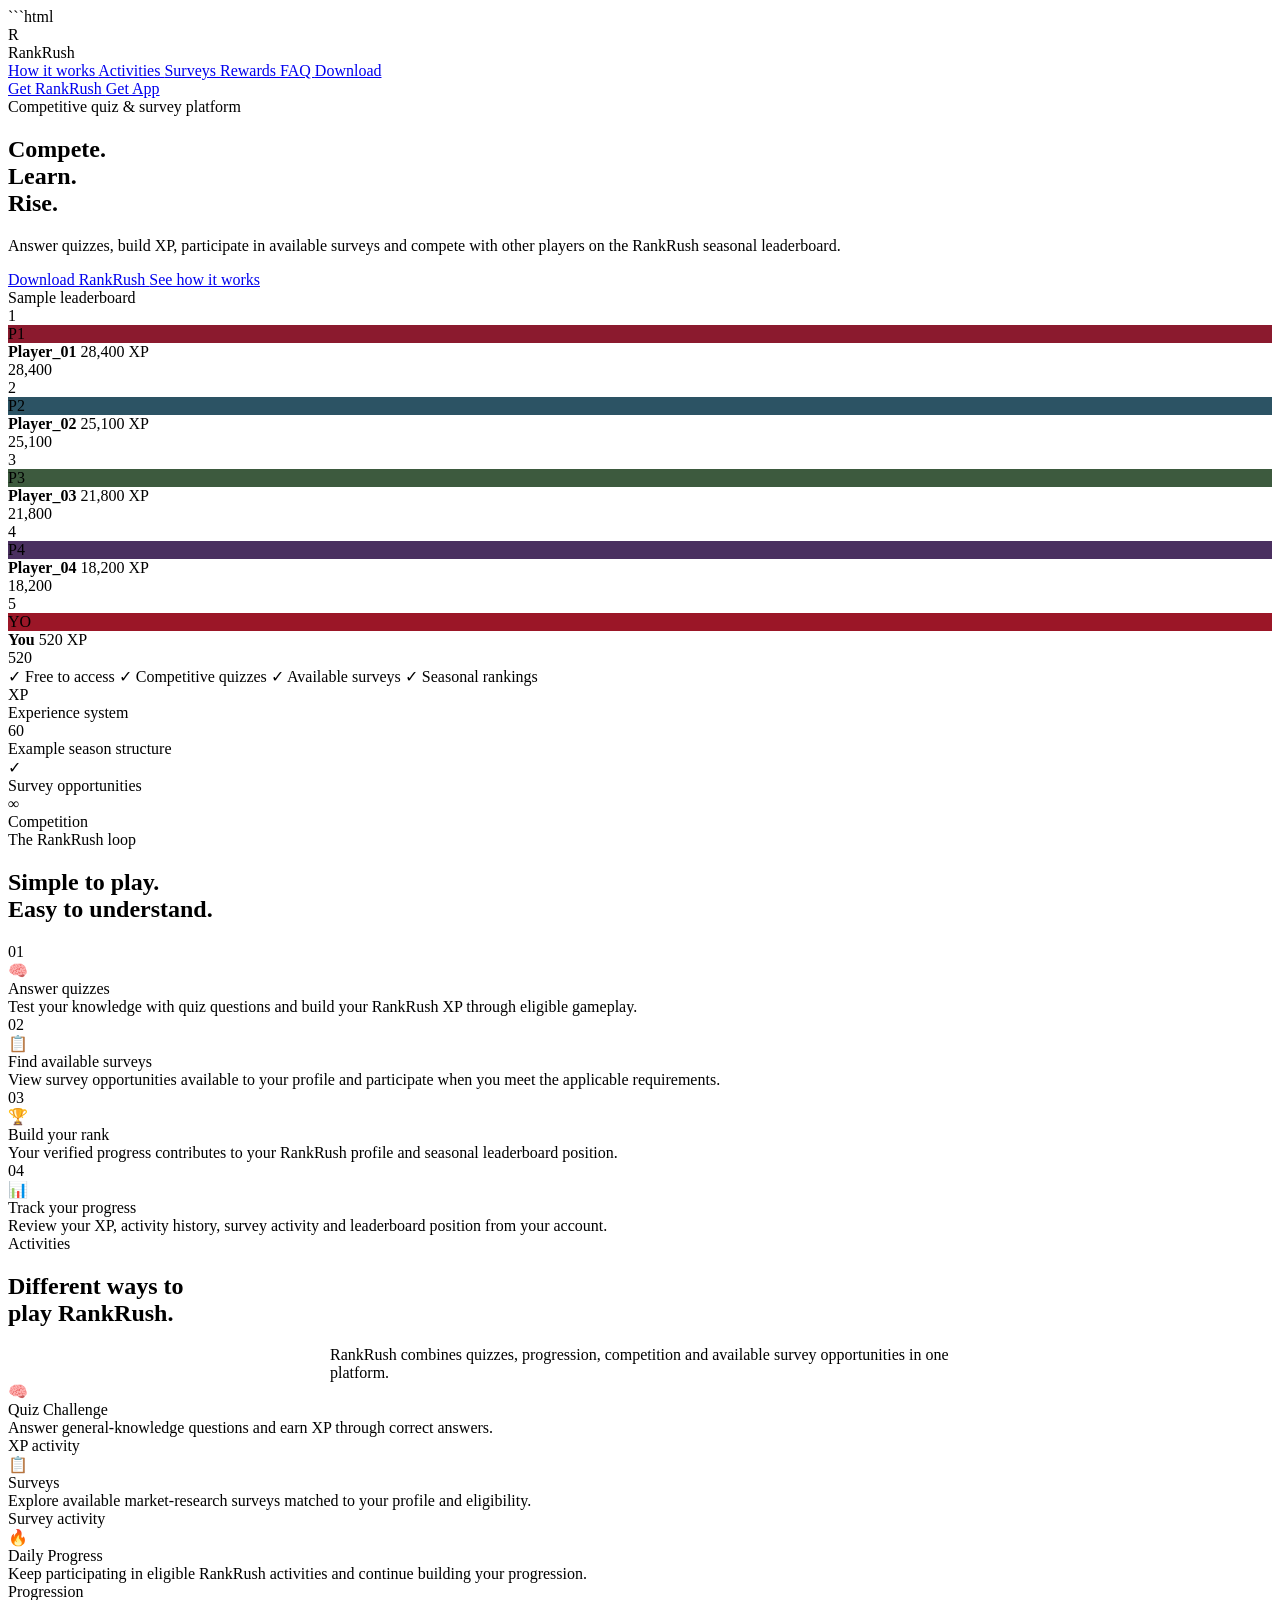
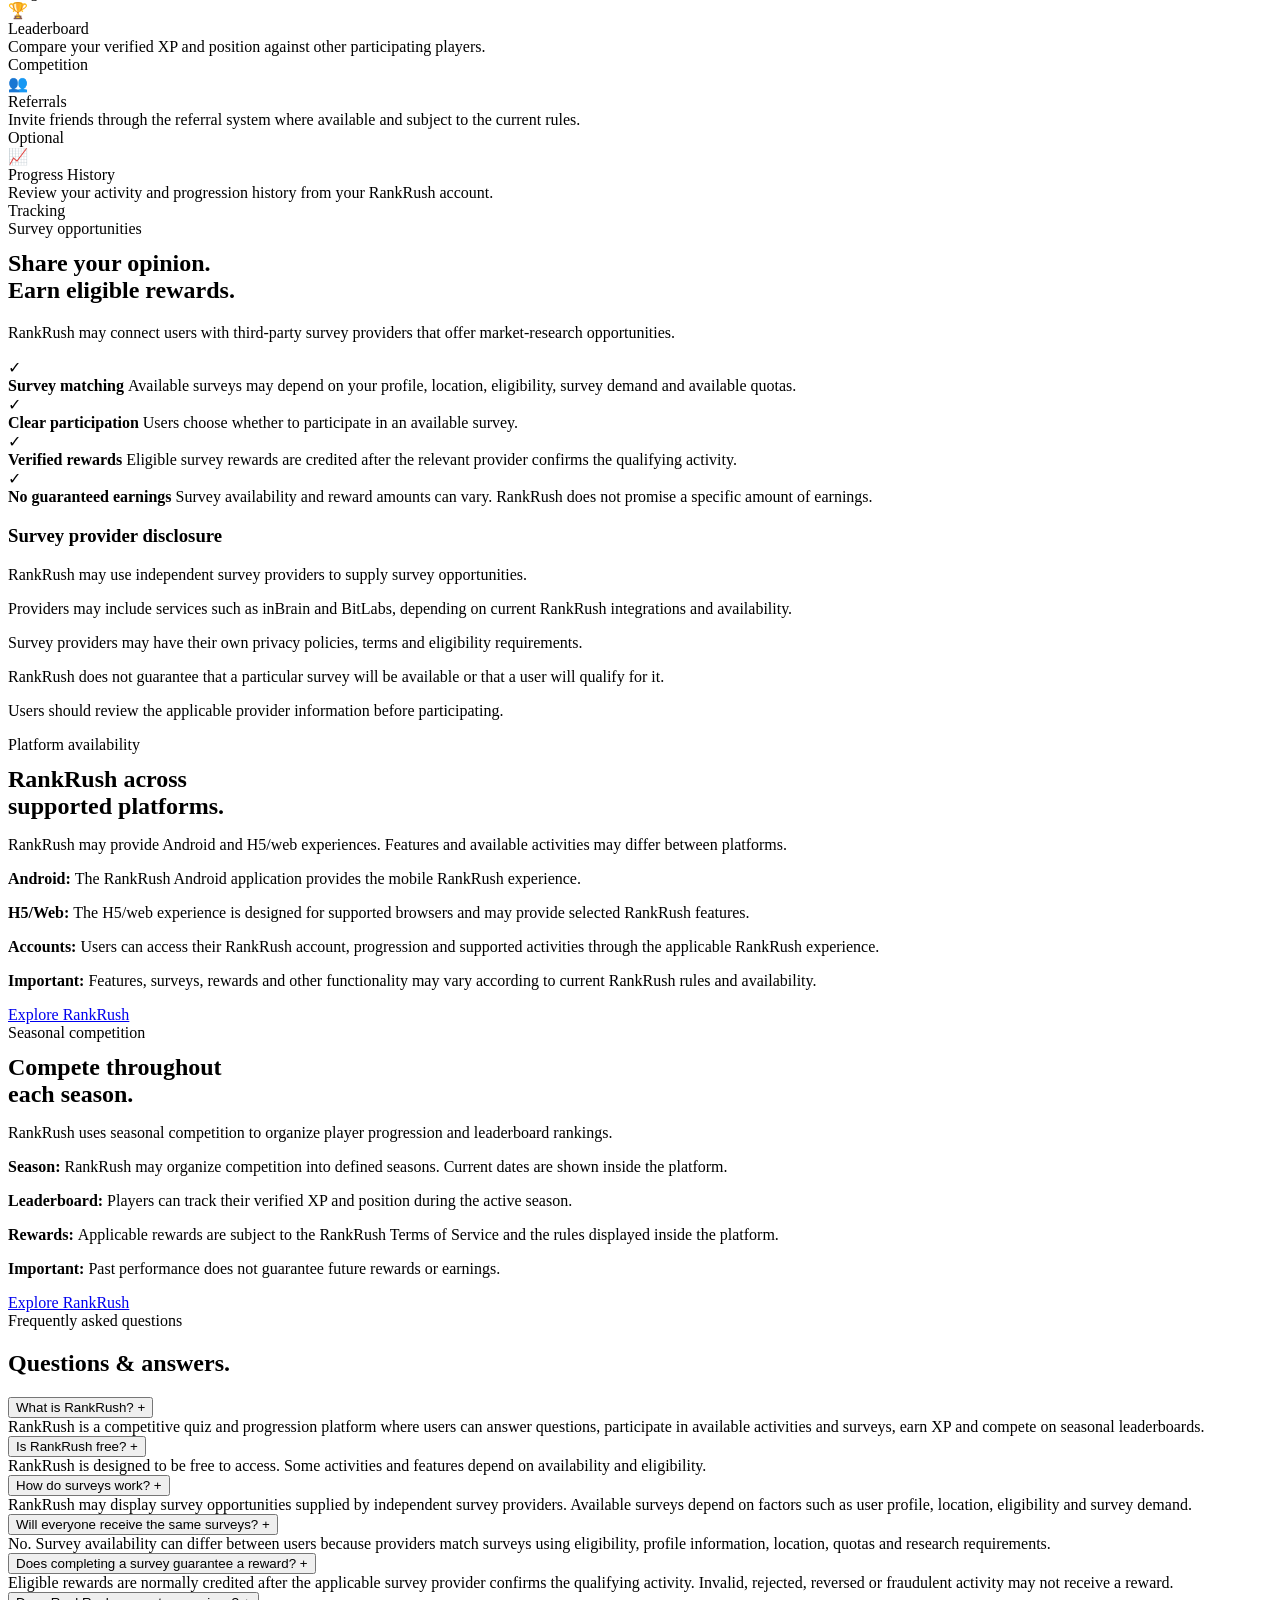
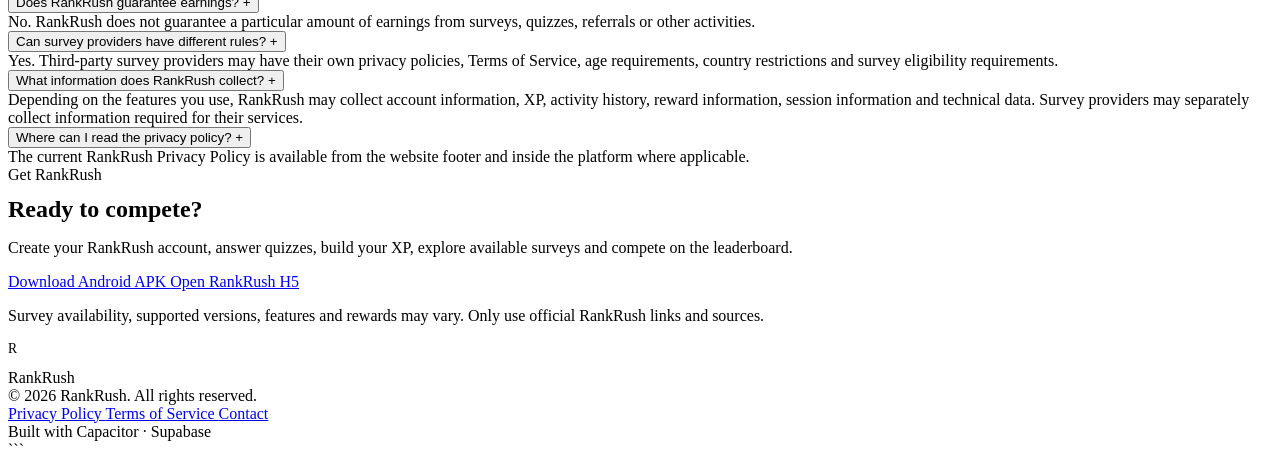
==== commit 202c9f11: "Update index.html" ====
--- a/landing_page/index.html
+++ b/landing_page/index.html
@@ -1,716 +1,1543 @@
+```html
 <!DOCTYPE html>
 <html lang="en">
+
 <head>
+
 <meta charset="UTF-8">
-<meta name="viewport" content="width=device-width, initial-scale=1.0, maximum-scale=5.0">
+<meta name="viewport"
+      content="width=device-width, initial-scale=1.0, maximum-scale=5.0">
+
 <meta http-equiv="X-UA-Compatible" content="IE=edge">
 
-<meta name="google-site-verification" content="mcyz2QUK9lTyLCIeyXMuZbJmGofZLSoTM7HB4ql8XZY">
+<meta name="google-site-verification"
+      content="mcyz2QUK9lTyLCIeyXMuZbJmGofZLSoTM7HB4ql8XZY">
 
 <title>RankRush — Compete. Learn. Rise.</title>
-<link rel="stylesheet" href="style/style.css">
-
-<meta name="description" content="RankRush is a competitive quiz and progression platform where players answer questions, complete activities, earn XP, and compete on seasonal leaderboards.">
-<meta name="keywords" content="RankRush, quiz game, trivia game, leaderboard, competitive quiz, XP game, educational game, Android game">
+
+<meta
+  name="description"
+  content="RankRush is a competitive quiz and progression platform where users answer questions, complete eligible activities, participate in available surveys, earn XP and compete on seasonal leaderboards."
+>
+
+<meta
+  name="keywords"
+  content="RankRush, quiz game, trivia game, survey rewards, leaderboard, competitive quiz, XP game, educational game"
+>
+
 <meta name="author" content="Usman Shehu">
 <meta name="publisher" content="RankRush">
-<meta name="robots" content="index, follow, max-image-preview:large, max-snippet:-1, max-video-preview:-1">
-
-<link rel="canonical" href="https://rankrush-com.onrender.com/">
+
+<meta
+  name="robots"
+  content="index, follow, max-image-preview:large, max-snippet:-1, max-video-preview:-1"
+>
+
+<link
+  rel="canonical"
+  href="https://rankrush-com.onrender.com/"
+>
 
 <!-- OPEN GRAPH -->
+
 <meta property="og:type" content="website">
 <meta property="og:site_name" content="RankRush">
-<meta property="og:title" content="RankRush — Compete. Learn. Rise.">
-<meta property="og:description" content="Answer quizzes, complete activities, earn XP and compete on the RankRush seasonal leaderboard.">
-<meta property="og:url" content="https://rankrush-com.onrender.com/">
-<meta property="og:image" content="https://rankrush-com.onrender.com/og-image.png">
+
+<meta
+  property="og:title"
+  content="RankRush — Compete. Learn. Rise."
+>
+
+<meta
+  property="og:description"
+  content="Answer quizzes, complete activities, participate in available surveys, earn XP and compete on the RankRush seasonal leaderboard."
+>
+
+<meta
+  property="og:url"
+  content="https://rankrush-com.onrender.com/"
+>
+
+<meta
+  property="og:image"
+  content="https://rankrush-com.onrender.com/og-image.png"
+>
+
 <meta property="og:image:width" content="1200">
 <meta property="og:image:height" content="630">
-<meta property="og:image:alt" content="RankRush competitive quiz platform">
+
+<meta
+  property="og:image:alt"
+  content="RankRush competitive quiz and survey platform"
+>
 
 <!-- TWITTER -->
+
 <meta name="twitter:card" content="summary_large_image">
-<meta name="twitter:title" content="RankRush — Compete. Learn. Rise.">
-<meta name="twitter:description" content="Answer quizzes, earn XP and compete on the RankRush leaderboard.">
-<meta name="twitter:image" content="https://rankrush-com.onrender.com/og-image.png">
+
+<meta
+  name="twitter:title"
+  content="RankRush — Compete. Learn. Rise."
+>
+
+<meta
+  name="twitter:description"
+  content="Answer quizzes, earn XP, participate in available surveys and compete on the RankRush leaderboard."
+>
+
+<meta
+  name="twitter:image"
+  content="https://rankrush-com.onrender.com/og-image.png"
+>
 
 <!-- MOBILE -->
+
 <meta name="mobile-web-app-capable" content="yes">
 <meta name="application-name" content="RankRush">
+
 <meta name="apple-mobile-web-app-capable" content="yes">
 <meta name="apple-mobile-web-app-title" content="RankRush">
+
 <meta name="theme-color" content="#080A0C">
 
 <!-- ICONS -->
-<link rel="icon" type="image/x-icon" href="/favicon.ico">
-<link rel="icon" type="image/png" sizes="32x32" href="/favicon-32x32.png">
-<link rel="icon" type="image/png" sizes="16x16" href="/favicon-16x16.png">
-<link rel="apple-touch-icon" sizes="180x180" href="/apple-touch-icon.png">
+
+<link rel="icon"
+      type="image/x-icon"
+      href="/favicon.ico">
+
+<link rel="icon"
+      type="image/png"
+      sizes="32x32"
+      href="/favicon-32x32.png">
+
+<link rel="icon"
+      type="image/png"
+      sizes="16x16"
+      href="/favicon-16x16.png">
+
+<link rel="apple-touch-icon"
+      sizes="180x180"
+      href="/apple-touch-icon.png">
 
 <!-- FONT -->
-<link rel="preconnect" href="https://fonts.googleapis.com">
-<link rel="preconnect" href="https://fonts.gstatic.com" crossorigin>
-<link href="https://fonts.googleapis.com/css2?family=Inter:wght@300;400;500;600;700&display=swap" rel="stylesheet">
+
+<link rel="preconnect"
+      href="https://fonts.googleapis.com">
+
+<link rel="preconnect"
+      href="https://fonts.gstatic.com"
+      crossorigin>
+
+<link
+  href="https://fonts.googleapis.com/css2?family=Inter:wght@300;400;500;600;700&display=swap"
+  rel="stylesheet"
+>
 
 <!-- STRUCTURED DATA -->
+
 <script type="application/ld+json">
 {
-  "@context":"https://schema.org",
-  "@graph":[
+  "@context": "https://schema.org",
+  "@graph": [
+
     {
-      "@type":"WebSite",
-      "@id":"https://rankrush-com.onrender.com/#website",
-      "url":"https://rankrush-com.onrender.com/",
-      "name":"RankRush",
-      "description":"A competitive quiz and progression platform.",
-      "publisher":{
-        "@id":"https://rankrush-com.onrender.com/#organization"
+      "@type": "WebSite",
+      "@id": "https://rankrush-com.onrender.com/#website",
+      "url": "https://rankrush-com.onrender.com/",
+      "name": "RankRush",
+      "description": "A competitive quiz, progression and survey rewards platform.",
+      "publisher": {
+        "@id": "https://rankrush-com.onrender.com/#organization"
       }
     },
+
     {
-      "@type":"Organization",
-      "@id":"https://rankrush-com.onrender.com/#organization",
-      "name":"RankRush",
-      "url":"https://rankrush-com.onrender.com/",
-      "logo":{
-        "@type":"ImageObject",
-        "url":"https://rankrush-com.onrender.com/logo-512.png"
+      "@type": "Organization",
+      "@id": "https://rankrush-com.onrender.com/#organization",
+      "name": "RankRush",
+      "url": "https://rankrush-com.onrender.com/",
+      "logo": {
+        "@type": "ImageObject",
+        "url": "https://rankrush-com.onrender.com/logo-512.png"
       },
-      "contactPoint":{
-        "@type":"ContactPoint",
-        "email":"zannur123456789@gmail.com",
-        "contactType":"customer support"
+      "contactPoint": {
+        "@type": "ContactPoint",
+        "email": "zannur123456789@gmail.com",
+        "contactType": "customer support"
       }
     },
+
     {
-      "@type":"SoftwareApplication",
-      "@id":"https://rankrush-com.onrender.com/#app",
-      "name":"RankRush",
-      "operatingSystem":"Android",
-      "applicationCategory":"GameApplication",
-      "applicationSubCategory":"Trivia",
-      "description":"RankRush is a competitive quiz and progression platform where players answer questions, earn XP and compete on seasonal leaderboards.",
-      "url":"https://rankrush-com.onrender.com/",
-      "offers":{
-        "@type":"Offer",
-        "price":"0",
-        "priceCurrency":"USD"
+      "@type": "SoftwareApplication",
+      "@id": "https://rankrush-com.onrender.com/#app",
+      "name": "RankRush",
+      "operatingSystem": "Android",
+      "applicationCategory": "GameApplication",
+      "applicationSubCategory": "Trivia",
+      "description": "RankRush is a competitive quiz and progression platform where users answer questions, participate in eligible surveys and activities, earn XP and compete on seasonal leaderboards.",
+      "url": "https://rankrush-com.onrender.com/",
+      "offers": {
+        "@type": "Offer",
+        "price": "0",
+        "priceCurrency": "USD"
       },
-      "author":{
-        "@type":"Person",
-        "name":"Usman Shehu"
+      "author": {
+        "@type": "Person",
+        "name": "Usman Shehu"
       }
     }
+
   ]
 }
 </script>
+
 </head>
 
+
 <body>
 
-<!-- NAVIGATION -->
+<!-- =========================================================
+     NAVIGATION
+========================================================= -->
+
 <nav>
+
   <div class="nav-logo">
-    <div class="nav-logo-mark">R</div>
+
+    <div class="nav-logo-mark">
+      R
+    </div>
+
     RankRush
-  </div>
+
+  </div>
+
 
   <div class="nav-links">
-    <a href="#how-it-works">How it works</a>
-    <a href="#activities">Activities</a>
-    <a href="#rewards">Rewards</a>
-    <a href="#faq">FAQ</a>
-    <a href="#download">Download</a>
-  </div>
-
-  <a href="#download" class="nav-cta">Get RankRush</a>
-  <a href="#download" class="nav-mobile-cta">Get App</a>
+
+    <a href="#how-it-works">
+      How it works
+    </a>
+
+    <a href="#activities">
+      Activities
+    </a>
+
+    <a href="#surveys">
+      Surveys
+    </a>
+
+    <a href="#rewards">
+      Rewards
+    </a>
+
+    <a href="#faq">
+      FAQ
+    </a>
+
+    <a href="#download">
+      Download
+    </a>
+
+  </div>
+
+
+  <a href="#download" class="nav-cta">
+    Get RankRush
+  </a>
+
+  <a href="#download" class="nav-mobile-cta">
+    Get App
+  </a>
+
 </nav>
 
-<!-- HERO -->
+
+<!-- =========================================================
+     HERO
+========================================================= -->
+
 <section class="hero">
+
   <div class="hero-bg"></div>
   <div class="hero-grid"></div>
 
+
   <div class="hero-eyebrow">
+
     <div class="hero-eyebrow-dot"></div>
-    Competitive quiz platform
-  </div>
+
+    Competitive quiz & survey platform
+
+  </div>
+
 
   <h1 class="display hero-title">
+
     Compete.<br>
-    <span class="accent">Learn.</span><br>
-    <span class="accent-red">Rise.</span>
+
+    <span class="accent">
+      Learn.
+    </span><br>
+
+    <span class="accent-red">
+      Rise.
+    </span>
+
   </h1>
 
+
   <p class="hero-sub">
-    Answer quizzes, complete activities, earn XP and compete
-    with other players on the RankRush seasonal leaderboard.
+
+    Answer quizzes, build XP, participate in
+    available surveys and compete with other
+    players on the RankRush seasonal leaderboard.
+
   </p>
 
+
   <div class="hero-actions">
-    <a href="#download" class="btn-primary">Download RankRush</a>
-    <a href="#how-it-works" class="btn-secondary">See how it works</a>
-  </div>
+
+    <a href="#download" class="btn-primary">
+      Download RankRush
+    </a>
+
+    <a href="#how-it-works" class="btn-secondary">
+      See how it works
+    </a>
+
+  </div>
+
 
   <!-- SAMPLE LEADERBOARD -->
+
   <div class="ticker-section reveal">
+
     <div class="ticker-label">
+
       <div class="ticker-live-dot"></div>
+
       Sample leaderboard
-    </div>
-    <div class="ticker-board" id="tickerBoard"></div>
-  </div>
+
+    </div>
+
+    <div
+      class="ticker-board"
+      id="tickerBoard"
+    ></div>
+
+  </div>
+
 
   <div class="hero-trust">
-    <span>✓ Free to use</span>
-    <span>✓ Competitive quizzes</span>
-    <span>✓ Seasonal rankings</span>
-  </div>
+
+    <span>
+      ✓ Free to access
+    </span>
+
+    <span>
+      ✓ Competitive quizzes
+    </span>
+
+    <span>
+      ✓ Available surveys
+    </span>
+
+    <span>
+      ✓ Seasonal rankings
+    </span>
+
+  </div>
+
 </section>
 
-<!-- STATS / PRODUCT FEATURES -->
+
+<!-- =========================================================
+     STATS
+========================================================= -->
+
 <div class="stats-strip reveal">
+
   <div class="stat-item">
-    <div class="stat-val"><span>XP</span></div>
-    <div class="stat-lbl">Experience system</div>
-  </div>
+
+    <div class="stat-val">
+      <span>XP</span>
+    </div>
+
+    <div class="stat-lbl">
+      Experience system
+    </div>
+
+  </div>
+
 
   <div class="stat-item">
-    <div class="stat-val"><span>60</span></div>
-    <div class="stat-lbl">Day season structure</div>
-  </div>
+
+    <div class="stat-val">
+      <span>60</span>
+    </div>
+
+    <div class="stat-lbl">
+      Example season structure
+    </div>
+
+  </div>
+
 
   <div class="stat-item">
-    <div class="stat-val"><span>4h</span></div>
-    <div class="stat-lbl">Example activity cooldown</div>
-  </div>
+
+    <div class="stat-val">
+      <span>✓</span>
+    </div>
+
+    <div class="stat-lbl">
+      Survey opportunities
+    </div>
+
+  </div>
+
 
   <div class="stat-item">
-    <div class="stat-val"><span>∞</span></div>
-    <div class="stat-lbl">Competition</div>
-  </div>
+
+    <div class="stat-val">
+      <span>∞</span>
+    </div>
+
+    <div class="stat-lbl">
+      Competition
+    </div>
+
+  </div>
+
 </div>
 
-<!-- HOW IT WORKS -->
+
+<!-- =========================================================
+     HOW IT WORKS
+========================================================= -->
+
 <section id="how-it-works" class="section">
+
   <div class="section-header reveal">
-    <span class="label">The RankRush loop</span>
+
+    <span class="label">
+      The RankRush loop
+    </span>
+
     <h2 class="display-sm">
+
       Simple to play.<br>
       Easy to understand.
+
     </h2>
-  </div>
+
+  </div>
+
 
   <div class="steps-grid reveal">
+
+
     <div class="step-card">
-      <span class="step-num">01</span>
-      <div class="step-icon">🧠</div>
-      <div class="step-title">Answer quizzes</div>
+
+      <span class="step-num">
+        01
+      </span>
+
+      <div class="step-icon">
+        🧠
+      </div>
+
+      <div class="step-title">
+        Answer quizzes
+      </div>
+
       <div class="step-body">
+
         Test your knowledge with quiz questions
-        and improve your score through correct answers.
-      </div>
-    </div>
+        and build your RankRush XP through
+        eligible gameplay.
+
+      </div>
+
+    </div>
+
 
     <div class="step-card">
-      <span class="step-num">02</span>
-      <div class="step-icon">🎯</div>
-      <div class="step-title">Complete activities</div>
+
+      <span class="step-num">
+        02
+      </span>
+
+      <div class="step-icon">
+        📋
+      </div>
+
+      <div class="step-title">
+        Find available surveys
+      </div>
+
       <div class="step-body">
-        Take part in available RankRush activities
-        and collect XP or other in-platform rewards
-        that are clearly shown before participation.
-      </div>
-    </div>
+
+        View survey opportunities available to
+        your profile and participate when you
+        meet the applicable requirements.
+
+      </div>
+
+    </div>
+
 
     <div class="step-card">
-      <span class="step-num">03</span>
-      <div class="step-icon">🏆</div>
-      <div class="step-title">Climb the leaderboard</div>
+
+      <span class="step-num">
+        03
+      </span>
+
+      <div class="step-icon">
+        🏆
+      </div>
+
+      <div class="step-title">
+        Build your rank
+      </div>
+
       <div class="step-body">
-        Your progress contributes to your RankRush
-        profile and seasonal leaderboard position.
-      </div>
-    </div>
+
+        Your verified progress contributes to
+        your RankRush profile and seasonal
+        leaderboard position.
+
+      </div>
+
+    </div>
+
 
     <div class="step-card">
-      <span class="step-num">04</span>
-      <div class="step-icon">📊</div>
-      <div class="step-title">Track your progress</div>
+
+      <span class="step-num">
+        04
+      </span>
+
+      <div class="step-icon">
+        📊
+      </div>
+
+      <div class="step-title">
+        Track your progress
+      </div>
+
       <div class="step-body">
-        Review your XP, activity history and
-        leaderboard position from your account.
-      </div>
-    </div>
-  </div>
+
+        Review your XP, activity history,
+        survey activity and leaderboard
+        position from your account.
+
+      </div>
+
+    </div>
+
+
+  </div>
+
 </section>
 
-<!-- ACTIVITIES -->
+
+<!-- =========================================================
+     ACTIVITIES
+========================================================= -->
+
 <section id="activities" class="activities-section">
+
   <div class="activities-inner">
+
+
     <div class="section-header reveal">
-      <span class="label">Activities</span>
+
+      <span class="label">
+        Activities
+      </span>
+
       <h2 class="display-sm">
+
         Different ways to<br>
         play RankRush.
+
       </h2>
-      <p class="body-lg" style="max-width:620px;margin:1rem auto 0">
-        RankRush includes activities designed around
-        quizzes, progression and competition.
+
+      <p
+        class="body-lg"
+        style="max-width:620px;margin:1rem auto 0"
+      >
+
+        RankRush combines quizzes, progression,
+        competition and available survey
+        opportunities in one platform.
+
       </p>
-    </div>
+
+    </div>
+
 
     <div class="activities-grid">
+
+
       <div class="act-card reveal">
-        <div class="act-card-icon">🧠</div>
-        <div class="act-card-name">Quiz Challenge</div>
+
+        <div class="act-card-icon">
+          🧠
+        </div>
+
+        <div class="act-card-name">
+          Quiz Challenge
+        </div>
+
         <div class="act-card-desc">
+
           Answer general-knowledge questions
-          and earn XP for correct answers.
-        </div>
-        <div class="act-card-badge">XP activity</div>
-      </div>
+          and earn XP through correct answers.
+
+        </div>
+
+        <div class="act-card-badge">
+          XP activity
+        </div>
+
+      </div>
+
 
       <div class="act-card reveal">
-        <div class="act-card-icon">📦</div>
-        <div class="act-card-name">Reward Chest</div>
+
+        <div class="act-card-icon">
+          📋
+        </div>
+
+        <div class="act-card-name">
+          Surveys
+        </div>
+
         <div class="act-card-desc">
-          Open available in-platform reward chests
-          to receive the reward shown before opening.
-        </div>
-        <div class="act-card-badge">In-platform reward</div>
-      </div>
+
+          Explore available market-research
+          surveys matched to your profile and
+          eligibility.
+
+        </div>
+
+        <div class="act-card-badge">
+          Survey activity
+        </div>
+
+      </div>
+
 
       <div class="act-card reveal">
-        <div class="act-card-icon">🎡</div>
-        <div class="act-card-name">Spin Activity</div>
+
+        <div class="act-card-icon">
+          🔥
+        </div>
+
+        <div class="act-card-name">
+          Daily Progress
+        </div>
+
         <div class="act-card-desc">
-          Participate in available spin activities
-          and see the applicable outcomes before participation.
-        </div>
-        <div class="act-card-badge">Activity</div>
-      </div>
+
+          Keep participating in eligible RankRush
+          activities and continue building your
+          progression.
+
+        </div>
+
+        <div class="act-card-badge">
+          Progression
+        </div>
+
+      </div>
+
 
       <div class="act-card reveal">
-        <div class="act-card-icon">🔥</div>
-        <div class="act-card-name">Daily Streak</div>
+
+        <div class="act-card-icon">
+          🏆
+        </div>
+
+        <div class="act-card-name">
+          Leaderboard
+        </div>
+
         <div class="act-card-desc">
-          Maintain your activity streak and receive
-          the applicable in-platform progression bonus.
-        </div>
-        <div class="act-card-badge">Progression</div>
-      </div>
+
+          Compare your verified XP and position
+          against other participating players.
+
+        </div>
+
+        <div class="act-card-badge">
+          Competition
+        </div>
+
+      </div>
+
 
       <div class="act-card reveal">
-        <div class="act-card-icon">🏆</div>
-        <div class="act-card-name">Leaderboard</div>
+
+        <div class="act-card-icon">
+          👥
+        </div>
+
+        <div class="act-card-name">
+          Referrals
+        </div>
+
         <div class="act-card-desc">
-          Compare your XP and position against
-          other participating players.
-        </div>
-        <div class="act-card-badge">Competition</div>
-      </div>
+
+          Invite friends through the referral
+          system where available and subject
+          to the current rules.
+
+        </div>
+
+        <div class="act-card-badge">
+          Optional
+        </div>
+
+      </div>
+
 
       <div class="act-card reveal">
-        <div class="act-card-icon">👥</div>
-        <div class="act-card-name">Referrals</div>
+
+        <div class="act-card-icon">
+          📈
+        </div>
+
+        <div class="act-card-name">
+          Progress History
+        </div>
+
         <div class="act-card-desc">
-          Invite friends using your referral system
-          where available and subject to the current rules.
-        </div>
-        <div class="act-card-badge">Optional</div>
-      </div>
-    </div>
-  </div>
+
+          Review your activity and progression
+          history from your RankRush account.
+
+        </div>
+
+        <div class="act-card-badge">
+          Tracking
+        </div>
+
+      </div>
+
+
+    </div>
+
+  </div>
+
 </section>
 
-<!-- REWARDS / TRANSPARENCY -->
-<section id="rewards" class="rewards-section">
+
+<!-- =========================================================
+     SURVEYS
+========================================================= -->
+
+<section id="surveys" class="rewards-section">
+
   <div class="rewards-box reveal">
 
+
     <div>
-      <span class="label">Rewards & progression</span>
-
-      <h2 class="display-sm" style="margin-top:.75rem">
-        Know what you<br>
-        are receiving.
+
+      <span class="label">
+        Survey opportunities
+      </span>
+
+
+      <h2
+        class="display-sm"
+        style="margin-top:.75rem"
+      >
+
+        Share your opinion.<br>
+        Earn eligible rewards.
+
       </h2>
 
-      <p class="body-lg" style="margin-top:1rem">
-        RankRush displays the applicable reward
-        and the requirements for an activity before
-        the user participates.
+
+      <p
+        class="body-lg"
+        style="margin-top:1rem"
+      >
+
+        RankRush may connect users with third-party
+        survey providers that offer market-research
+        opportunities.
+
       </p>
 
+
       <div class="reward-list">
 
+
         <div class="reward-item">
-          <div class="reward-check">✓</div>
+
+          <div class="reward-check">
+            ✓
+          </div>
+
           <div>
-            <strong>Clear reward information</strong>
+
+            <strong>
+              Survey matching
+            </strong>
+
             <span>
-              Users can see the applicable in-platform
-              reward before participating in a rewarded activity.
+
+              Available surveys may depend on
+              your profile, location, eligibility,
+              survey demand and available quotas.
+
             </span>
+
           </div>
-        </div>
+
+        </div>
+
 
         <div class="reward-item">
-          <div class="reward-check">✓</div>
+
+          <div class="reward-check">
+            ✓
+          </div>
+
           <div>
-            <strong>Optional rewarded experiences</strong>
+
+            <strong>
+              Clear participation
+            </strong>
+
             <span>
-              A rewarded advertising experience should only
-              be presented when the user chooses to participate.
+
+              Users choose whether to participate
+              in an available survey.
+
             </span>
+
           </div>
-        </div>
+
+        </div>
+
 
         <div class="reward-item">
-          <div class="reward-check">✓</div>
+
+          <div class="reward-check">
+            ✓
+          </div>
+
           <div>
-            <strong>Progress is tracked</strong>
+
+            <strong>
+              Verified rewards
+            </strong>
+
             <span>
-              XP and activity history can be reviewed
-              from the user's RankRush account.
+
+              Eligible survey rewards are credited
+              after the relevant provider confirms
+              the qualifying activity.
+
             </span>
+
           </div>
-        </div>
+
+        </div>
+
 
         <div class="reward-item">
-          <div class="reward-check">✓</div>
+
+          <div class="reward-check">
+            ✓
+          </div>
+
           <div>
-            <strong>No guaranteed earnings claim</strong>
+
+            <strong>
+              No guaranteed earnings
+            </strong>
+
             <span>
-              RankRush does not promise a specific amount
-              of money simply for viewing advertisements
-              or participating in activities.
+
+              Survey availability and reward amounts
+              can vary. RankRush does not promise
+              a specific amount of earnings.
+
             </span>
+
           </div>
-        </div>
-
-      </div>
-    </div>
+
+        </div>
+
+
+      </div>
+
+    </div>
+
 
     <div class="disclosure-box">
-      <h3>Advertising disclosure</h3>
+
+      <h3>
+        Survey provider disclosure
+      </h3>
+
 
       <p>
-        RankRush may display advertising supplied by
-        third-party advertising providers.
+
+        RankRush may use independent survey
+        providers to supply survey opportunities.
+
       </p>
 
+
       <p>
-        Advertising providers may differ depending on
-        the platform or RankRush experience. For example,
-        the Android application may use an Android-compatible
-        advertising SDK, while the H5/web experience may use
-        a separate web-compatible advertising provider.
+
+        Providers may include services such as
+        inBrain and BitLabs, depending on current
+        RankRush integrations and availability.
+
       </p>
 
+
       <p>
-        When a rewarded advertising experience is available,
-        the user should be informed of the action required
-        and the applicable in-platform reward before choosing
-        to participate.
+
+        Survey providers may have their own
+        privacy policies, terms and eligibility
+        requirements.
+
       </p>
 
+
       <p>
-        Advertising providers may process information such as
-        device identifiers, advertising identifiers, IP address,
-        approximate location and usage information according to
-        their own privacy policies and applicable law.
+
+        RankRush does not guarantee that a
+        particular survey will be available or
+        that a user will qualify for it.
+
       </p>
 
+
       <p>
-        RankRush does not ask users to click advertisements,
-        click advertisements to support the platform, or
-        interact with advertisements fraudulently.
+
+        Users should review the applicable
+        provider information before participating.
+
       </p>
-    </div>
-
-  </div>
+
+    </div>
+
+
+  </div>
+
 </section>
 
-<!-- PLATFORM INFORMATION -->
+
+<!-- =========================================================
+     PLATFORM
+========================================================= -->
+
 <section class="season-section">
+
   <div class="season-inner">
 
+
     <div class="reveal">
-      <span class="label">Platform availability</span>
-
-      <h2 class="display-sm" style="margin:.75rem 0 .5rem">
+
+      <span class="label">
+        Platform availability
+      </span>
+
+
+      <h2
+        class="display-sm"
+        style="margin:.75rem 0 .5rem"
+      >
+
         RankRush across<br>
         supported platforms.
+
       </h2>
 
+
       <p class="body">
-        RankRush may provide Android and H5/web experiences.
-        Features and advertising providers can differ between
-        supported platforms.
+
+        RankRush may provide Android and H5/web
+        experiences. Features and available
+        activities may differ between platforms.
+
       </p>
-    </div>
+
+    </div>
+
 
     <div class="season-info reveal">
 
+
       <p>
-        <strong style="color:var(--cream)">Android:</strong>
-        The RankRush Android application provides the
-        mobile app experience and may use Android advertising
-        services such as AdMob.
+
+        <strong style="color:var(--cream)">
+          Android:
+        </strong>
+
+        The RankRush Android application provides
+        the mobile RankRush experience.
+
       </p>
 
+
       <p>
-        <strong style="color:var(--cream)">H5/Web:</strong>
-        The H5/web experience is designed for supported
-        browsers and may use a separate web-compatible
-        advertising provider.
+
+        <strong style="color:var(--cream)">
+          H5/Web:
+        </strong>
+
+        The H5/web experience is designed for
+        supported browsers and may provide
+        selected RankRush features.
+
       </p>
 
+
       <p>
-        <strong style="color:var(--cream)">Accounts:</strong>
-        Where supported, users can access their RankRush
-        account and platform progress through the applicable
-        RankRush experience.
+
+        <strong style="color:var(--cream)">
+          Accounts:
+        </strong>
+
+        Users can access their RankRush account,
+        progression and supported activities
+        through the applicable RankRush experience.
+
       </p>
 
+
       <p>
-        <strong style="color:var(--cream)">Important:</strong>
-        Availability of features, advertisements, rewards,
-        seasons and other platform functionality may vary
-        according to the current RankRush rules.
+
+        <strong style="color:var(--cream)">
+          Important:
+        </strong>
+
+        Features, surveys, rewards and other
+        functionality may vary according to
+        current RankRush rules and availability.
+
       </p>
 
-    </div>
-
-    <a href="#download" class="btn-primary reveal">
+
+    </div>
+
+
+    <a
+      href="#download"
+      class="btn-primary reveal"
+    >
       Explore RankRush
     </a>
 
-  </div>
+
+  </div>
+
 </section>
 
-<!-- SEASON INFORMATION -->
+
+<!-- =========================================================
+     SEASONS
+========================================================= -->
+
 <section class="season-section">
+
   <div class="season-inner">
 
+
     <div class="reveal">
-      <span class="label">Seasonal competition</span>
-
-      <h2 class="display-sm" style="margin:.75rem 0 .5rem">
+
+      <span class="label">
+        Seasonal competition
+      </span>
+
+
+      <h2
+        class="display-sm"
+        style="margin:.75rem 0 .5rem"
+      >
+
         Compete throughout<br>
         each season.
+
       </h2>
 
+
       <p class="body">
+
         RankRush uses seasonal competition to
-        organize player progress and leaderboard rankings.
+        organize player progression and
+        leaderboard rankings.
+
       </p>
-    </div>
+
+    </div>
+
 
     <div class="season-info reveal">
+
+
       <p>
-        <strong style="color:var(--cream)">Season length:</strong>
+
+        <strong style="color:var(--cream)">
+          Season:
+        </strong>
+
         RankRush may organize competition into
-        defined seasons. The current season dates
-        are shown inside the platform.
+        defined seasons. Current dates are shown
+        inside the platform.
+
       </p>
 
+
       <p>
-        <strong style="color:var(--cream)">Leaderboard:</strong>
-        Players can track their position and XP
-        during the active season.
+
+        <strong style="color:var(--cream)">
+          Leaderboard:
+        </strong>
+
+        Players can track their verified XP and
+        position during the active season.
+
       </p>
 
+
       <p>
-        <strong style="color:var(--cream)">Rewards:</strong>
-        Any applicable promotional, platform or
-        seasonal rewards are subject to the RankRush
-        Terms of Service and the rules displayed
-        inside the platform.
+
+        <strong style="color:var(--cream)">
+          Rewards:
+        </strong>
+
+        Applicable rewards are subject to the
+        RankRush Terms of Service and the rules
+        displayed inside the platform.
+
       </p>
 
+
       <p>
-        <strong style="color:var(--cream)">Important:</strong>
-        Past performance does not guarantee future
-        rewards or earnings.
+
+        <strong style="color:var(--cream)">
+          Important:
+        </strong>
+
+        Past performance does not guarantee
+        future rewards or earnings.
+
       </p>
-    </div>
-
-    <a href="#download" class="btn-primary reveal">
+
+
+    </div>
+
+
+    <a
+      href="#download"
+      class="btn-primary reveal"
+    >
       Explore RankRush
     </a>
-  </div>
+
+
+  </div>
+
 </section>
 
-<!-- FAQ -->
+
+<!-- =========================================================
+     FAQ
+========================================================= -->
+
 <section id="faq" class="faq-section">
+
   <div class="section-header reveal">
-    <span class="label">Frequently asked questions</span>
-    <h2 class="display-sm">Questions & answers.</h2>
-  </div>
+
+    <span class="label">
+      Frequently asked questions
+    </span>
+
+    <h2 class="display-sm">
+      Questions & answers.
+    </h2>
+
+  </div>
+
 
   <div class="faq-list">
 
+
     <div class="faq-item reveal">
-      <button class="faq-question" type="button">
-        <span>What is RankRush?</span>
-        <span class="faq-plus">+</span>
+
+      <button
+        class="faq-question"
+        type="button"
+      >
+
+        <span>
+          What is RankRush?
+        </span>
+
+        <span class="faq-plus">
+          +
+        </span>
+
       </button>
+
+
       <div class="faq-answer">
-        RankRush is a competitive quiz and progression
-        platform where users can answer questions,
-        participate in activities, earn XP and compete
-        on seasonal leaderboards.
-      </div>
-    </div>
+
+        RankRush is a competitive quiz and
+        progression platform where users can
+        answer questions, participate in
+        available activities and surveys,
+        earn XP and compete on seasonal
+        leaderboards.
+
+      </div>
+
+    </div>
+
 
     <div class="faq-item reveal">
-      <button class="faq-question" type="button">
-        <span>Is RankRush free?</span>
-        <span class="faq-plus">+</span>
+
+      <button
+        class="faq-question"
+        type="button"
+      >
+
+        <span>
+          Is RankRush free?
+        </span>
+
+        <span class="faq-plus">
+          +
+        </span>
+
       </button>
+
+
       <div class="faq-answer">
-        RankRush is designed to be free to access.
-        Some features may depend on availability,
-        account status and the rules displayed
-        within the platform.
-      </div>
-    </div>
+
+        RankRush is designed to be free to
+        access. Some activities and features
+        depend on availability and eligibility.
+
+      </div>
+
+    </div>
+
 
     <div class="faq-item reveal">
-      <button class="faq-question" type="button">
-        <span>How does XP work?</span>
-        <span class="faq-plus">+</span>
+
+      <button
+        class="faq-question"
+        type="button"
+      >
+
+        <span>
+          How do surveys work?
+        </span>
+
+        <span class="faq-plus">
+          +
+        </span>
+
       </button>
+
+
       <div class="faq-answer">
-        XP represents progression within RankRush.
-        Your XP can contribute to your leaderboard
-        position and other platform features according
-        to the current RankRush rules.
-      </div>
-    </div>
+
+        RankRush may display survey opportunities
+        supplied by independent survey providers.
+        Available surveys depend on factors such
+        as user profile, location, eligibility and
+        survey demand.
+
+      </div>
+
+    </div>
+
 
     <div class="faq-item reveal">
-      <button class="faq-question" type="button">
-        <span>Are advertisements required?</span>
-        <span class="faq-plus">+</span>
+
+      <button
+        class="faq-question"
+        type="button"
+      >
+
+        <span>
+          Will everyone receive the same surveys?
+        </span>
+
+        <span class="faq-plus">
+          +
+        </span>
+
       </button>
+
+
       <div class="faq-answer">
-        Some RankRush experiences may include advertising.
-        Where a rewarded advertising experience is offered,
-        the user should be given clear information about
-        the required action and the applicable in-platform
-        reward before choosing to participate.
-      </div>
-    </div>
+
+        No. Survey availability can differ between
+        users because providers match surveys using
+        eligibility, profile information, location,
+        quotas and research requirements.
+
+      </div>
+
+    </div>
+
 
     <div class="faq-item reveal">
-      <button class="faq-question" type="button">
-        <span>Does RankRush guarantee earnings?</span>
-        <span class="faq-plus">+</span>
+
+      <button
+        class="faq-question"
+        type="button"
+      >
+
+        <span>
+          Does completing a survey guarantee a reward?
+        </span>
+
+        <span class="faq-plus">
+          +
+        </span>
+
       </button>
+
+
       <div class="faq-answer">
+
+        Eligible rewards are normally credited after
+        the applicable survey provider confirms the
+        qualifying activity. Invalid, rejected,
+        reversed or fraudulent activity may not
+        receive a reward.
+
+      </div>
+
+    </div>
+
+
+    <div class="faq-item reveal">
+
+      <button
+        class="faq-question"
+        type="button"
+      >
+
+        <span>
+          Does RankRush guarantee earnings?
+        </span>
+
+        <span class="faq-plus">
+          +
+        </span>
+
+      </button>
+
+
+      <div class="faq-answer">
+
         No. RankRush does not guarantee a particular
-        amount of earnings from advertisements,
-        activities or leaderboard participation.
-        Any applicable rewards are subject to the
-        current RankRush rules and Terms of Service.
-      </div>
-    </div>
+        amount of earnings from surveys, quizzes,
+        referrals or other activities.
+
+      </div>
+
+    </div>
+
 
     <div class="faq-item reveal">
-      <button class="faq-question" type="button">
-        <span>Can advertising providers differ between platforms?</span>
-        <span class="faq-plus">+</span>
+
+      <button
+        class="faq-question"
+        type="button"
+      >
+
+        <span>
+          Can survey providers have different rules?
+        </span>
+
+        <span class="faq-plus">
+          +
+        </span>
+
       </button>
+
+
       <div class="faq-answer">
-        Yes. RankRush may use different advertising
-        providers or technologies depending on whether
-        you are using the Android application or the
-        H5/web experience. The applicable provider may
-        have its own privacy policy and data practices.
-      </div>
-    </div>
+
+        Yes. Third-party survey providers may have
+        their own privacy policies, Terms of Service,
+        age requirements, country restrictions and
+        survey eligibility requirements.
+
+      </div>
+
+    </div>
+
 
     <div class="faq-item reveal">
-      <button class="faq-question" type="button">
-        <span>What information does RankRush collect?</span>
-        <span class="faq-plus">+</span>
+
+      <button
+        class="faq-question"
+        type="button"
+      >
+
+        <span>
+          What information does RankRush collect?
+        </span>
+
+        <span class="faq-plus">
+          +
+        </span>
+
       </button>
+
+
       <div class="faq-answer">
+
         Depending on the features you use, RankRush
-        may collect account information such as your
-        email address and username, as well as activity,
-        XP, reward and session information. Advertising
-        and analytics providers may also process certain
-        device or advertising information. See the
-        RankRush Privacy Policy for the complete details.
-      </div>
-    </div>
+        may collect account information, XP,
+        activity history, reward information,
+        session information and technical data.
+        Survey providers may separately collect
+        information required for their services.
+
+      </div>
+
+    </div>
+
 
     <div class="faq-item reveal">
-      <button class="faq-question" type="button">
-        <span>Where can I read the privacy policy?</span>
-        <span class="faq-plus">+</span>
+
+      <button
+        class="faq-question"
+        type="button"
+      >
+
+        <span>
+          Where can I read the privacy policy?
+        </span>
+
+        <span class="faq-plus">
+          +
+        </span>
+
       </button>
+
+
       <div class="faq-answer">
-        The current RankRush Privacy Policy is available
-        from the footer of this website and inside the
-        platform where applicable.
-      </div>
-    </div>
-
-  </div>
+
+        The current RankRush Privacy Policy is
+        available from the website footer and
+        inside the platform where applicable.
+
+      </div>
+
+    </div>
+
+
+  </div>
+
 </section>
 
-<!-- DOWNLOAD / ACCESS -->
+
+<!-- =========================================================
+     DOWNLOAD
+========================================================= -->
+
 <section id="download" class="download-section">
+
   <div class="download-inner">
 
+
     <div class="reveal">
-      <span class="label">Get RankRush</span>
-
-      <h2 class="display-sm" style="margin:.75rem 0 1rem">
+
+      <span class="label">
+        Get RankRush
+      </span>
+
+
+      <h2
+        class="display-sm"
+        style="margin:.75rem 0 1rem"
+      >
+
         Ready to compete?
+
       </h2>
 
+
       <p class="body-lg">
-        Create your RankRush account, answer quizzes,
-        build your XP and compete on the leaderboard.
-        RankRush may be available through Android and
-        supported H5/web experiences.
+
+        Create your RankRush account, answer
+        quizzes, build your XP, explore available
+        surveys and compete on the leaderboard.
+
       </p>
-    </div>
+
+    </div>
+
 
     <div class="download-actions reveal">
 
-      <a href="./download/android/RankRush.apk" class="btn-primary">
+
+      <a
+        href="./download/android/RankRush.apk"
+        class="btn-primary"
+      >
         Download Android APK
       </a>
 
-      <a href="https://rankrush-wdq7.onrender.com" class="btn-secondary">
+
+      <a
+        href="https://rankrush-wdq7.onrender.com"
+        class="btn-secondary"
+      >
         Open RankRush H5
       </a>
 
-    </div>
+
+    </div>
+
 
     <p class="download-note">
-      Android and H5/web availability, supported versions,
-      features and advertising experiences may vary.
-      Only use official RankRush links and sources.
+
+      Survey availability, supported versions,
+      features and rewards may vary. Only use
+      official RankRush links and sources.
+
     </p>
 
-  </div>
+
+  </div>
+
 </section>
 
-<!-- FOOTER -->
+
+<!-- =========================================================
+     FOOTER
+========================================================= -->
+
 <footer>
 
+
   <div class="footer-left">
+
     <div class="nav-logo">
+
       <div
         class="nav-logo-mark"
         style="
@@ -719,59 +1546,91 @@
           border-radius:7px;
           font-size:.85rem;
         "
-      >R</div>
+      >
+        R
+      </div>
+
       RankRush
-    </div>
+
+    </div>
+
 
     <span class="footer-copy">
+
       © 2026 RankRush. All rights reserved.
+
     </span>
-  </div>
+
+  </div>
+
 
   <div class="footer-links">
-    <a href="/privacy">Privacy Policy</a>
-    <a href="/terms">Terms of Service</a>
-    <a href="mailto:zannur123456789@gmail.com">Contact</a>
-  </div>
+
+    <a href="/privacy.html">
+      Privacy Policy
+    </a>
+
+    <a href="/terms.html">
+      Terms of Service
+    </a>
+
+    <a href="mailto:zannur123456789@gmail.com">
+      Contact
+    </a>
+
+  </div>
+
 
   <div class="footer-right">
+
     Built with Capacitor · Supabase
-  </div>
+
+  </div>
+
 
 </footer>
 
-<!-- JAVASCRIPT -->
+
+<!-- =========================================================
+     JAVASCRIPT
+========================================================= -->
+
 <script>
+
 /* =========================================================
    SAMPLE LEADERBOARD
-   This is demonstration data only.
-   ========================================================= */
+========================================================= */
 
 const PLAYERS = [
+
   {
     name: "Player_01",
     xp: 28400,
     av: "P1",
     col: "#8B1A2E"
   },
+
   {
     name: "Player_02",
     xp: 25100,
     av: "P2",
     col: "#2C5364"
   },
+
   {
     name: "Player_03",
     xp: 21800,
     av: "P3",
     col: "#3D5A3E"
   },
+
   {
     name: "Player_04",
     xp: 18200,
     av: "P4",
     col: "#4A3060"
   },
+
   {
     name: "You",
     xp: 520,
@@ -779,150 +1638,228 @@
     col: "#9B1627",
     me: true
   }
+
 ];
 
-function renderTicker() {
-  const board = document.getElementById("tickerBoard");
-
-  if (!board) {
+
+function renderTicker(){
+
+  const board =
+    document.getElementById("tickerBoard");
+
+  if(!board){
     return;
   }
 
-  const sorted = [...PLAYERS].sort((a, b) => b.xp - a.xp);
-
-  board.innerHTML = sorted.map((player, index) => {
-    const rankClass =
-      index === 0
-        ? "r1"
-        : index === 1
-        ? "r2"
-        : index === 2
-        ? "r3"
-        : "";
-
-    return `
-      <div class="ticker-row">
-        <div class="ticker-rank ${rankClass}">
-          ${index + 1}
-        </div>
-
-        <div
-          class="ticker-av"
-          style="background:${player.col}"
-        >
-          ${player.av}
-        </div>
-
-        <div class="ticker-info">
-          <strong>
-            ${player.me ? "You" : player.name}
-          </strong>
-          <span>
-            ${player.xp.toLocaleString()} XP
-          </span>
-        </div>
-
-        <div class="ticker-xp">
-          ${player.xp.toLocaleString()}
-        </div>
-      </div>
-    `;
-  }).join("");
+
+  const sorted =
+    [...PLAYERS].sort(
+      (a,b) => b.xp - a.xp
+    );
+
+
+  board.innerHTML =
+    sorted.map((player,index) => {
+
+      const rankClass =
+        index === 0
+          ? "r1"
+          : index === 1
+          ? "r2"
+          : index === 2
+          ? "r3"
+          : "";
+
+
+      return `
+
+        <div class="ticker-row">
+
+          <div class="ticker-rank ${rankClass}">
+            ${index + 1}
+          </div>
+
+
+          <div
+            class="ticker-av"
+            style="background:${player.col}"
+          >
+            ${player.av}
+          </div>
+
+
+          <div class="ticker-info">
+
+            <strong>
+              ${player.me ? "You" : player.name}
+            </strong>
+
+            <span>
+              ${player.xp.toLocaleString()} XP
+            </span>
+
+          </div>
+
+
+          <div class="ticker-xp">
+            ${player.xp.toLocaleString()}
+          </div>
+
+        </div>
+
+      `;
+
+    }).join("");
+
 }
 
+
 renderTicker();
+
 
 /* =========================================================
    FAQ
-   ========================================================= */
+========================================================= */
 
 document
   .querySelectorAll(".faq-question")
   .forEach(button => {
+
     button.addEventListener("click", () => {
-      const item = button.closest(".faq-item");
-      const isOpen = item.classList.contains("open");
+
+      const item =
+        button.closest(".faq-item");
+
+      const isOpen =
+        item.classList.contains("open");
+
 
       document
         .querySelectorAll(".faq-item")
         .forEach(other => {
+
           other.classList.remove("open");
 
-          const plus = other.querySelector(".faq-plus");
-
-          if (plus) {
+
+          const plus =
+            other.querySelector(".faq-plus");
+
+
+          if(plus){
             plus.textContent = "+";
           }
+
         });
 
-      if (!isOpen) {
+
+      if(!isOpen){
+
         item.classList.add("open");
 
-        const plus = item.querySelector(".faq-plus");
-
-        if (plus) {
+
+        const plus =
+          item.querySelector(".faq-plus");
+
+
+        if(plus){
           plus.textContent = "−";
         }
+
       }
+
     });
+
   });
+
 
 /* =========================================================
    SCROLL REVEAL
-   ========================================================= */
-
-const revealObserver = new IntersectionObserver(
-  entries => {
-    entries.forEach(entry => {
-      if (entry.isIntersecting) {
-        entry.target.classList.add("visible");
-
-        revealObserver.unobserve(entry.target);
-      }
-    });
-  },
-  {
-    threshold: 0.12
-  }
-);
+========================================================= */
+
+const revealObserver =
+  new IntersectionObserver(
+
+    entries => {
+
+      entries.forEach(entry => {
+
+        if(entry.isIntersecting){
+
+          entry.target.classList.add("visible");
+
+          revealObserver.unobserve(
+            entry.target
+          );
+
+        }
+
+      });
+
+    },
+
+    {
+      threshold:0.12
+    }
+
+  );
+
 
 document
   .querySelectorAll(".reveal")
   .forEach(element => {
+
     revealObserver.observe(element);
+
   });
+
 
 /* =========================================================
    SMOOTH INTERNAL NAVIGATION
-   ========================================================= */
+========================================================= */
 
 document
   .querySelectorAll('a[href^="#"]')
   .forEach(link => {
+
     link.addEventListener("click", event => {
-      const targetId = link.getAttribute("href");
-
-      if (!targetId || targetId === "#") {
+
+      const targetId =
+        link.getAttribute("href");
+
+
+      if(
+        !targetId ||
+        targetId === "#"
+      ){
         return;
       }
 
-      const target = document.querySelector(targetId);
-
-      if (target) {
+
+      const target =
+        document.querySelector(targetId);
+
+
+      if(target){
+
         event.preventDefault();
 
+
         target.scrollIntoView({
-          behavior: "smooth",
-          block: "start"
+
+          behavior:"smooth",
+
+          block:"start"
+
         });
+
       }
+
     });
+
   });
 
-/*
-  Normal browser functionality is intentionally preserved.
-*/
 </script>
 
 </body>
 </html>
+```
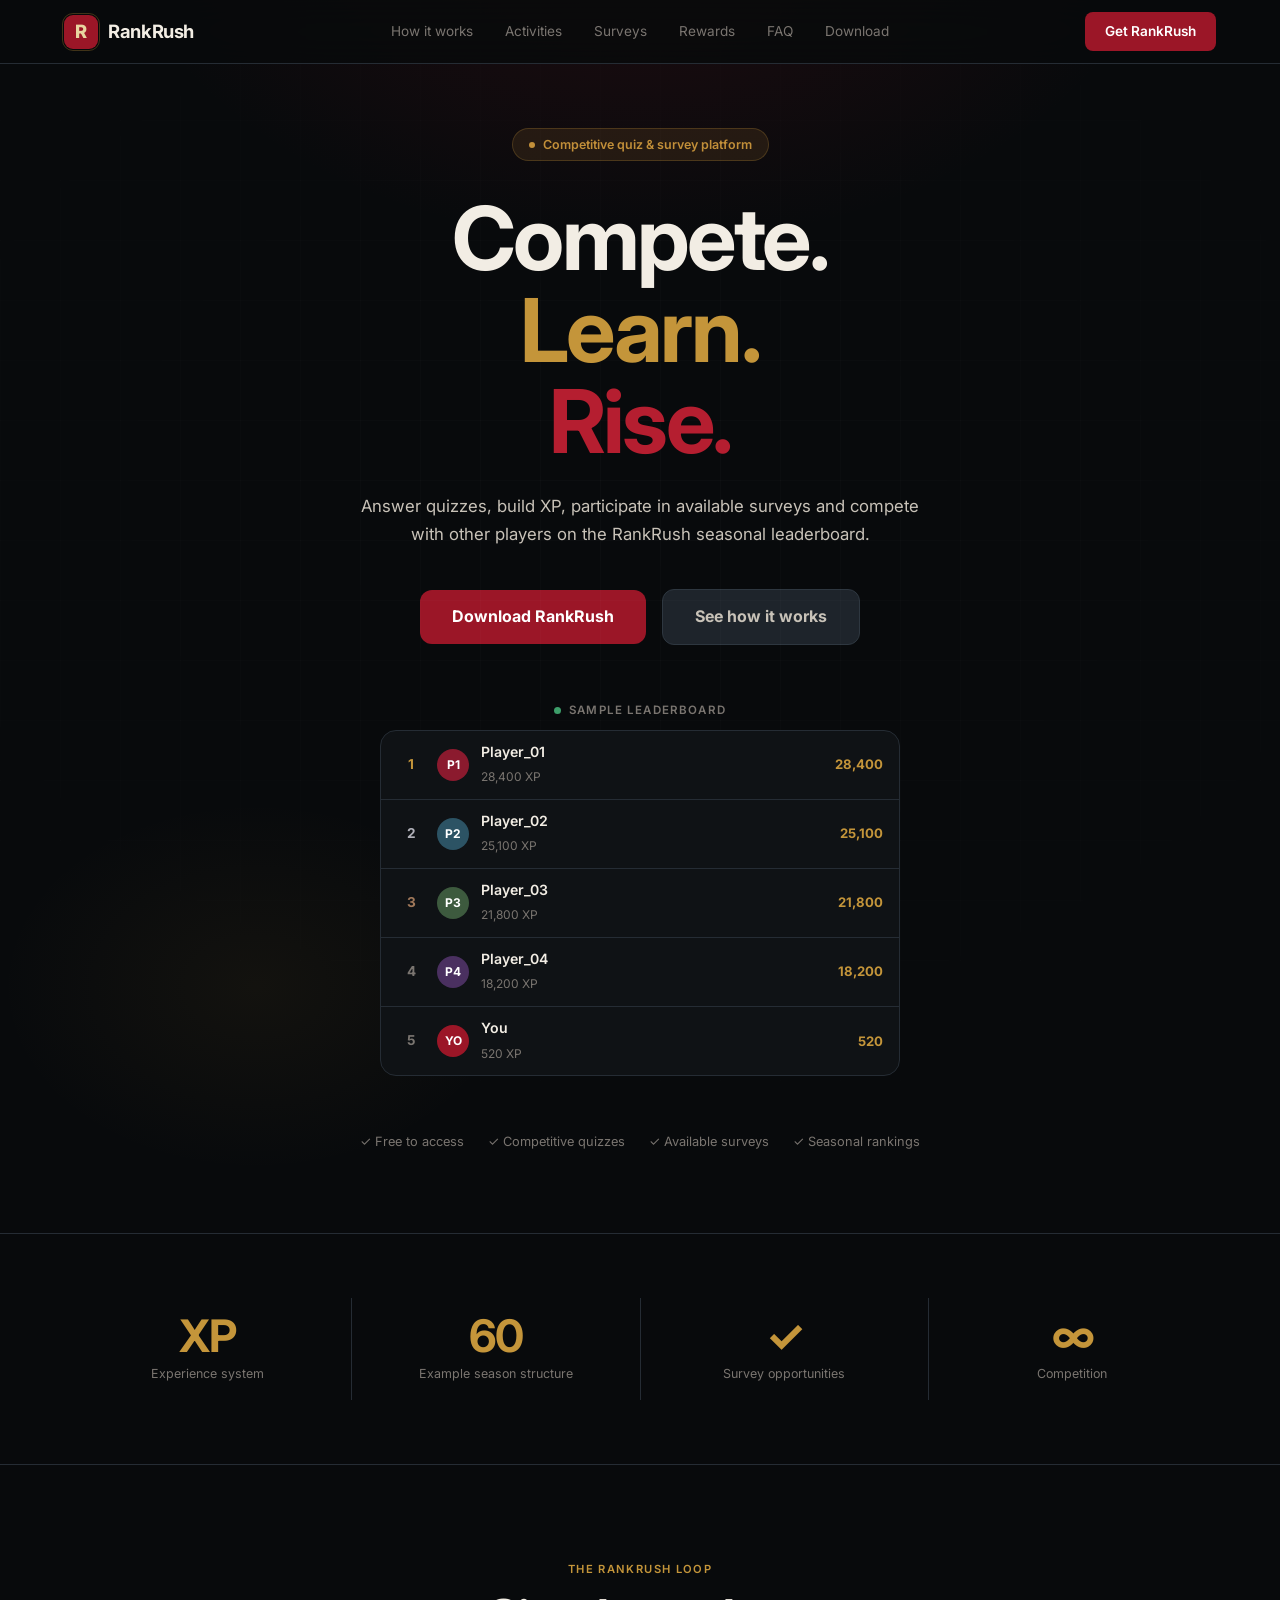
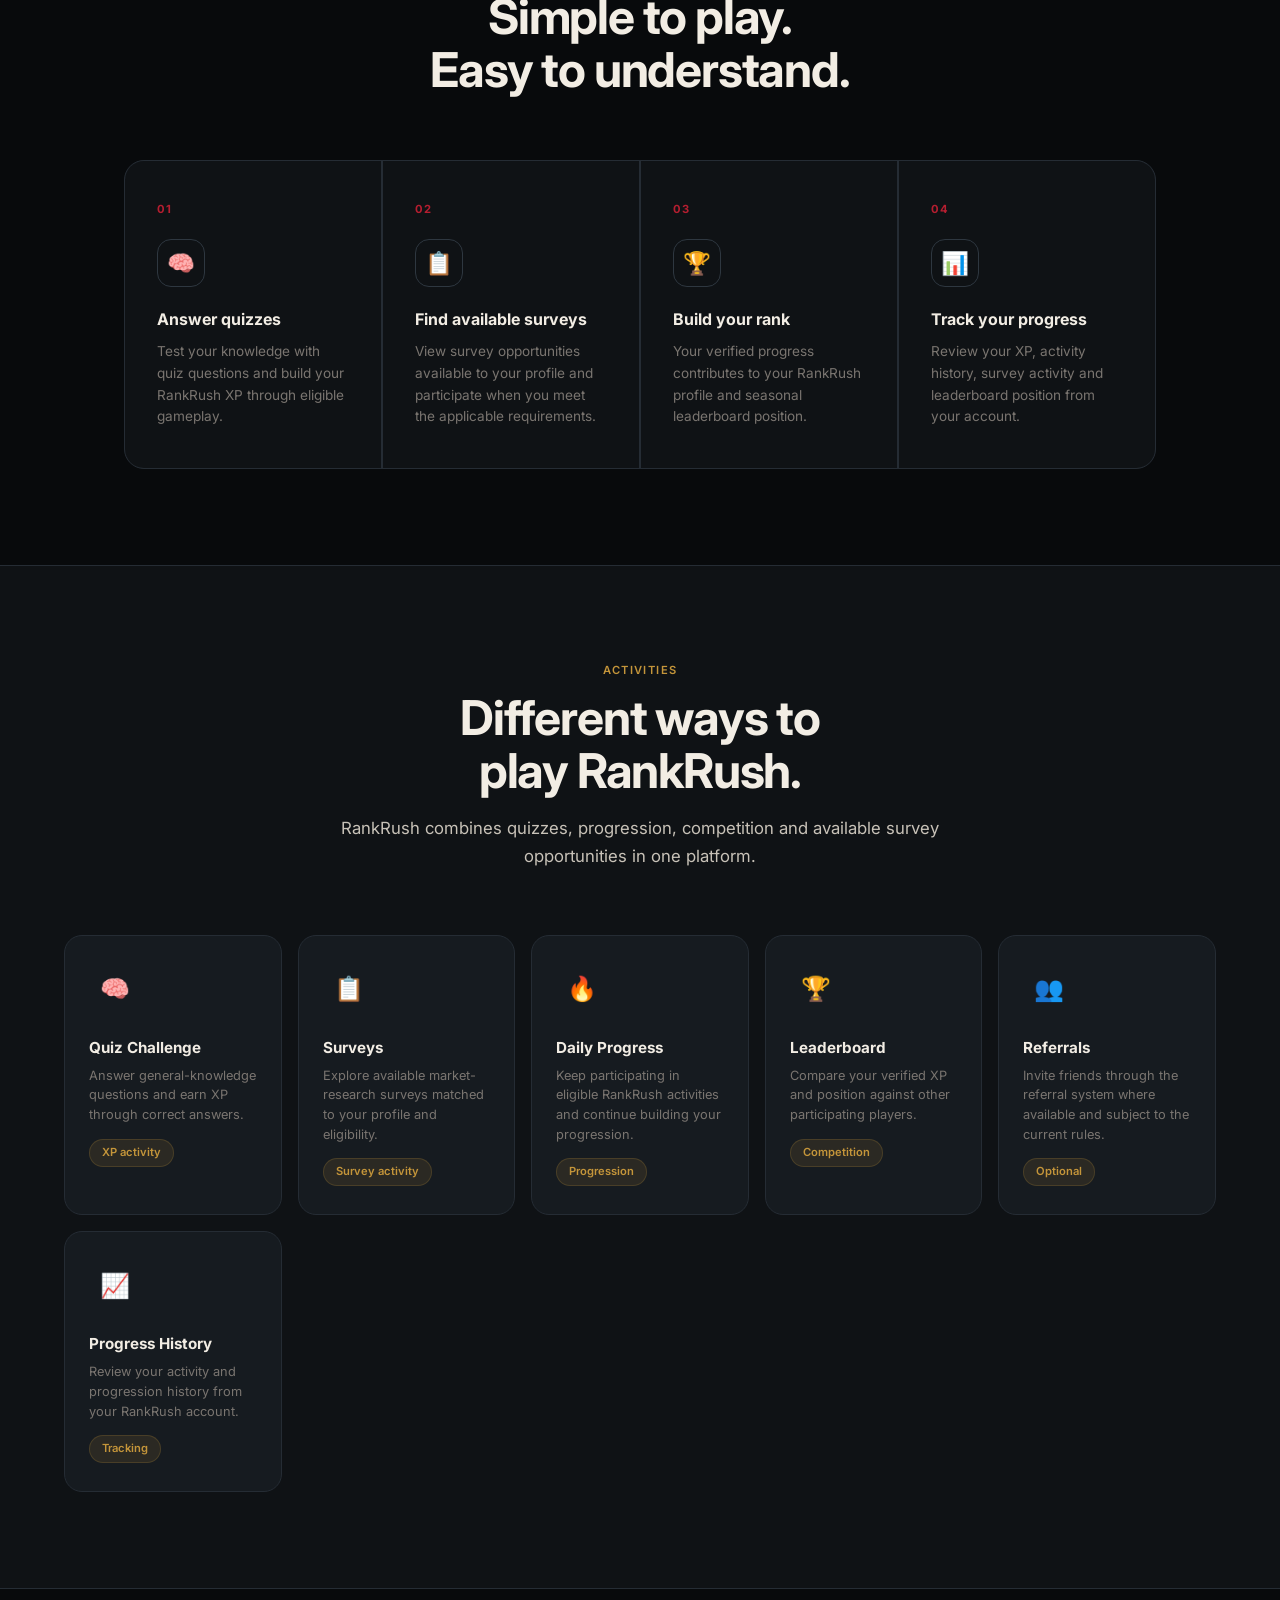
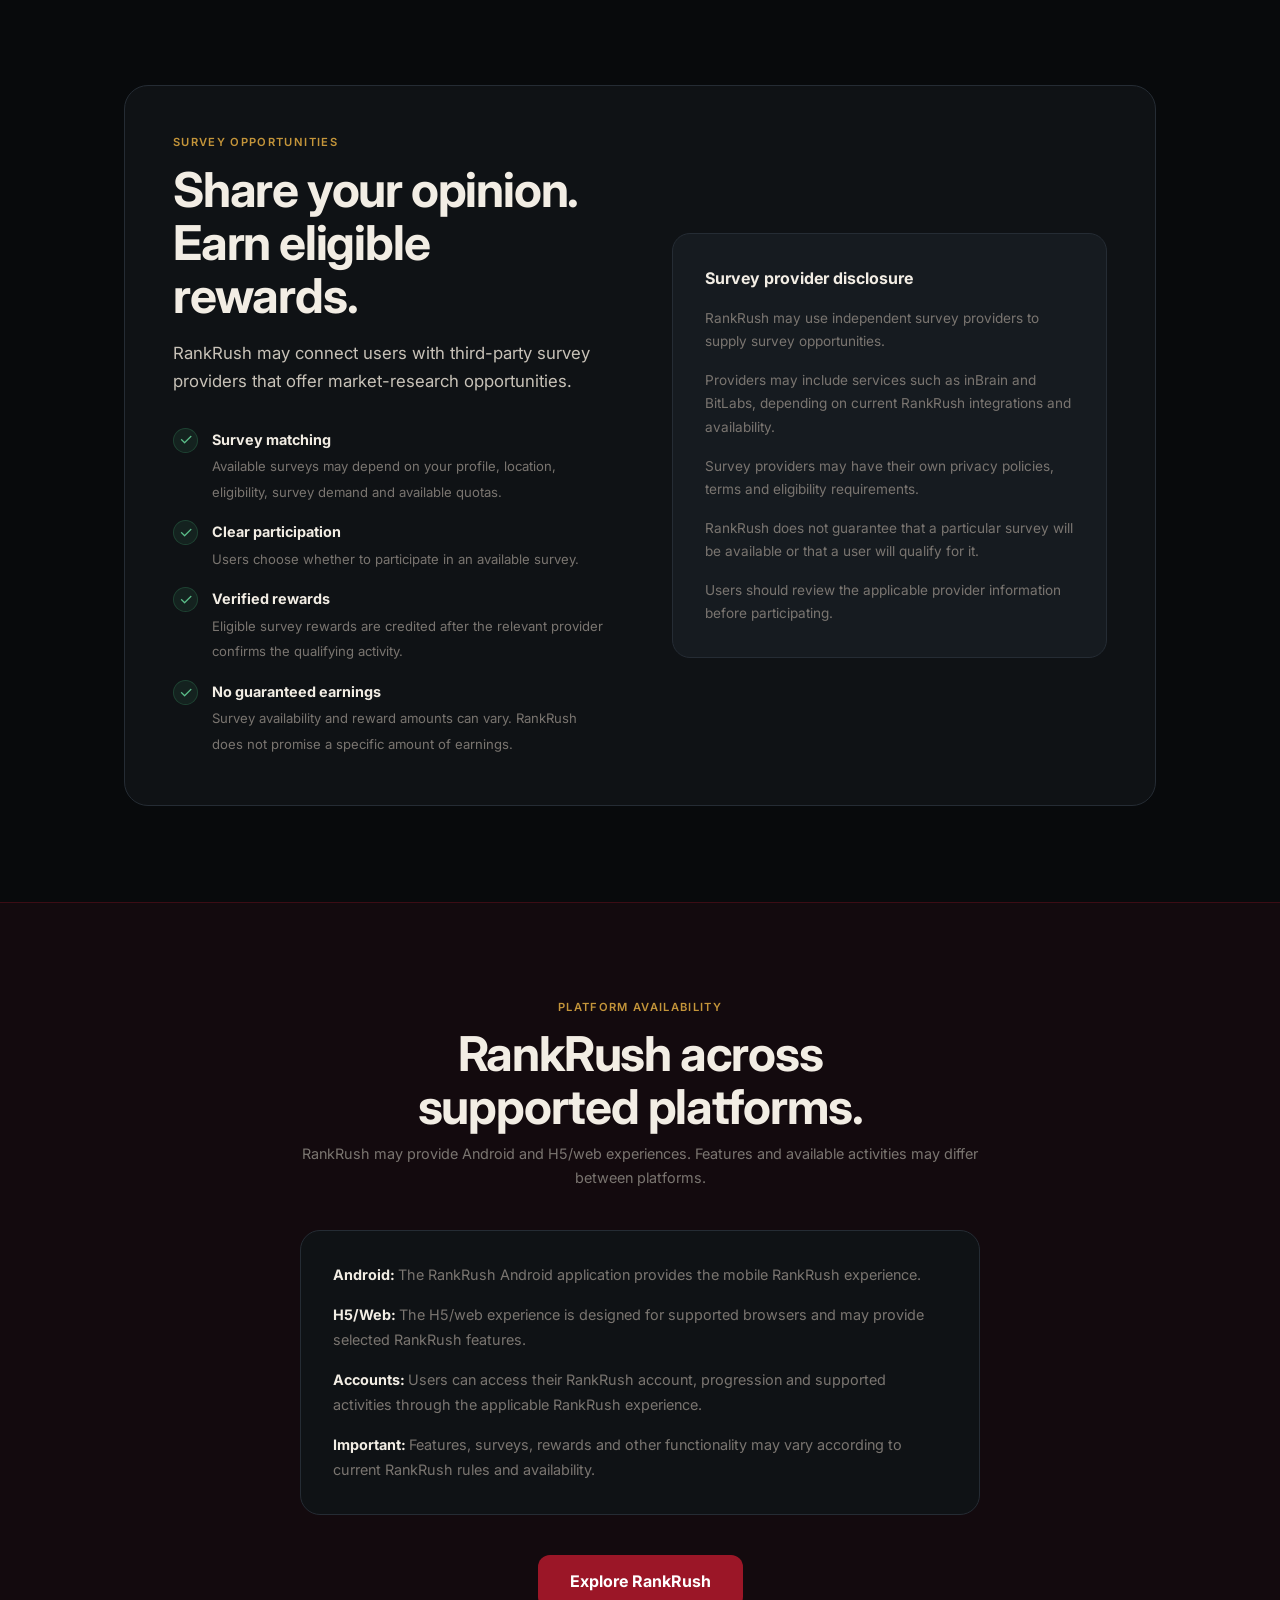
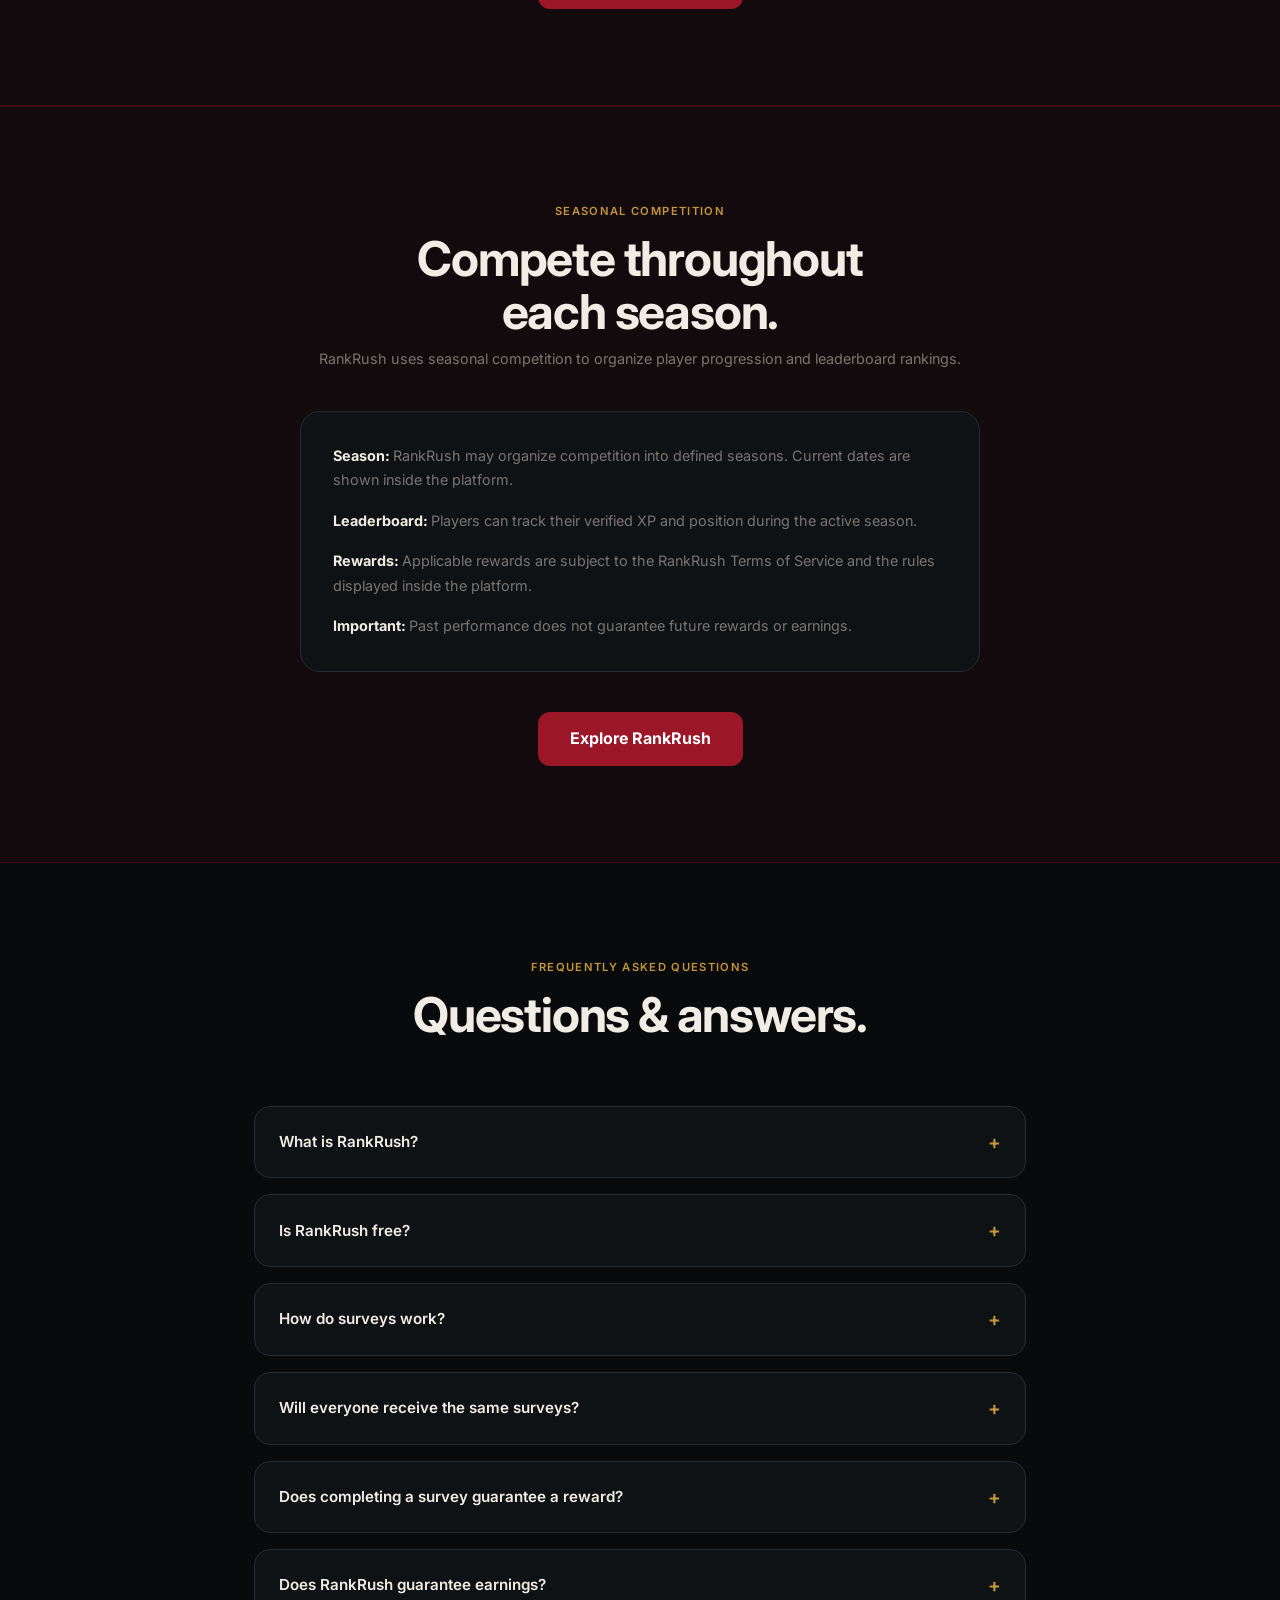
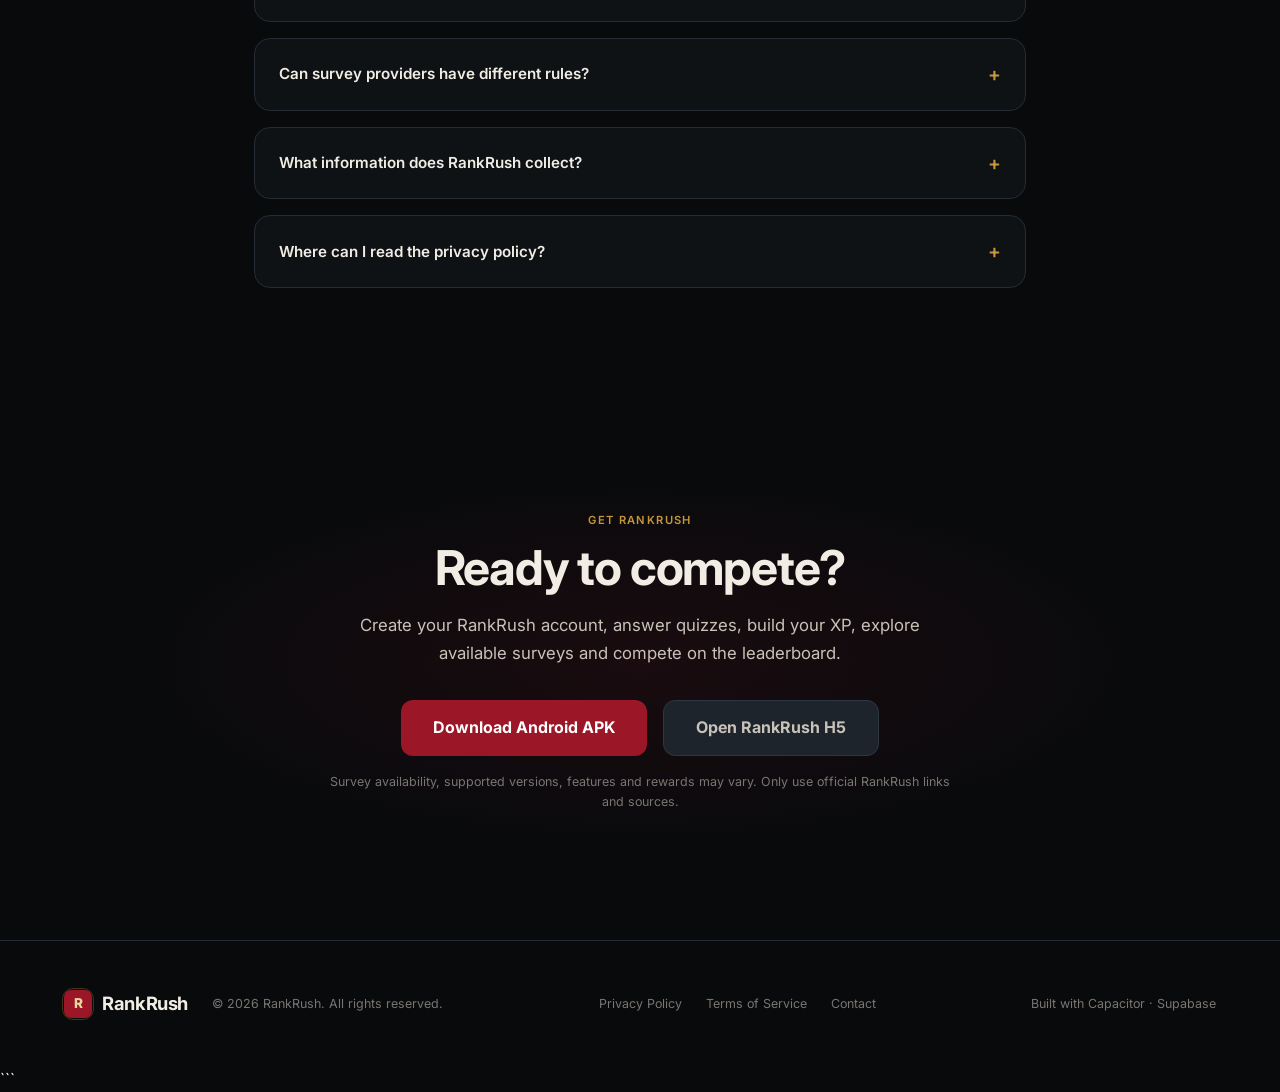
==== commit daf5a2d0: "Update index.html" ====
--- a/landing_page/index.html
+++ b/landing_page/index.html
@@ -1,4 +1,3 @@
-```html
 <!DOCTYPE html>
 <html lang="en">
 
@@ -14,6 +13,7 @@
       content="mcyz2QUK9lTyLCIeyXMuZbJmGofZLSoTM7HB4ql8XZY">
 
 <title>RankRush — Compete. Learn. Rise.</title>
+<link rel="stylesheet" href="style/style.css">
 
 <meta
   name="description"
--- a/landing_page/style/style.css
+++ b/landing_page/style/style.css
@@ -0,0 +1,1245 @@
+
+/* =========================================================
+   RESET
+========================================================= */
+
+*,*::before,*::after{
+  box-sizing:border-box;
+  margin:0;
+  padding:0;
+}
+
+html{
+  scroll-behavior:smooth;
+  -webkit-text-size-adjust:100%;
+}
+
+body{
+  font-family:'Inter',system-ui,sans-serif;
+  background:#080A0C;
+  color:#F2EDE4;
+  line-height:1.6;
+  overflow-x:hidden;
+}
+
+img{
+  display:block;
+  max-width:100%;
+}
+
+a{
+  color:inherit;
+  text-decoration:none;
+}
+
+button{
+  cursor:pointer;
+  font:inherit;
+  border:none;
+  background:none;
+}
+
+/* =========================================================
+   COLORS
+========================================================= */
+
+:root{
+
+  --obsidian:#080A0C;
+  --steel:#0F1215;
+  --steel2:#161B20;
+  --steel3:#1E242B;
+
+  --border:#252C34;
+  --border2:#2E3740;
+
+  --crimson:#9B1627;
+  --crimson-bright:#B51E30;
+
+  --gold:#C4953A;
+  --gold-pale:#E8D5A0;
+
+  --cream:#F2EDE4;
+  --cream2:#C8C2B8;
+  --cream3:#7A7570;
+
+  --success:#2D7A50;
+
+  --radius:1rem;
+}
+
+/* =========================================================
+   TYPOGRAPHY
+========================================================= */
+
+.display{
+  font-size:clamp(2.8rem,7vw,5.5rem);
+  font-weight:700;
+  line-height:1.04;
+  letter-spacing:-0.03em;
+}
+
+.display-sm{
+  font-size:clamp(1.8rem,4vw,3rem);
+  font-weight:700;
+  line-height:1.1;
+  letter-spacing:-0.025em;
+}
+
+.label{
+  display:block;
+  font-size:.7rem;
+  font-weight:600;
+  letter-spacing:.12em;
+  text-transform:uppercase;
+  color:var(--gold);
+}
+
+.body-lg{
+  font-size:1.05rem;
+  color:var(--cream2);
+  line-height:1.7;
+}
+
+.body{
+  font-size:.9rem;
+  color:var(--cream3);
+  line-height:1.65;
+}
+
+/* =========================================================
+   NAVIGATION
+========================================================= */
+
+nav{
+  position:fixed;
+  top:0;
+  left:0;
+  right:0;
+  z-index:100;
+
+  height:64px;
+
+  display:flex;
+  align-items:center;
+  justify-content:space-between;
+
+  padding:0 clamp(1.5rem,5vw,4rem);
+
+  background:rgba(8,10,12,.82);
+  backdrop-filter:blur(20px);
+  -webkit-backdrop-filter:blur(20px);
+
+  border-bottom:1px solid var(--border);
+}
+
+.nav-logo{
+  display:flex;
+  align-items:center;
+  gap:10px;
+
+  font-size:1.15rem;
+  font-weight:700;
+  letter-spacing:-.02em;
+}
+
+.nav-logo-mark{
+  width:34px;
+  height:34px;
+
+  display:flex;
+  align-items:center;
+  justify-content:center;
+
+  border-radius:9px;
+
+  background:var(--crimson);
+  color:var(--gold-pale);
+
+  font-weight:800;
+
+  position:relative;
+}
+
+.nav-logo-mark::after{
+  content:'';
+  position:absolute;
+  inset:-2px;
+
+  border-radius:11px;
+
+  border:1px solid rgba(196,149,58,.3);
+}
+
+.nav-links{
+  display:flex;
+  align-items:center;
+  gap:2rem;
+
+  font-size:.85rem;
+  color:var(--cream3);
+}
+
+.nav-links a:hover{
+  color:var(--cream);
+}
+
+.nav-cta,
+.nav-mobile-cta{
+  background:var(--crimson);
+  color:#fff;
+
+  padding:.55rem 1.25rem;
+
+  border-radius:8px;
+
+  font-size:.85rem;
+  font-weight:600;
+}
+
+.nav-cta:hover,
+.nav-mobile-cta:hover{
+  background:var(--crimson-bright);
+}
+
+.nav-mobile-cta{
+  display:none;
+}
+
+/* =========================================================
+   HERO
+========================================================= */
+
+.hero{
+  min-height:100svh;
+
+  display:flex;
+  flex-direction:column;
+  align-items:center;
+  justify-content:center;
+
+  padding:
+    calc(64px + 4rem)
+    clamp(1.5rem,5vw,4rem)
+    5rem;
+
+  position:relative;
+  overflow:hidden;
+
+  text-align:center;
+}
+
+.hero-bg{
+  position:absolute;
+  inset:0;
+
+  background:
+    radial-gradient(
+      ellipse 70% 50% at 50% -10%,
+      rgba(155,22,39,.18) 0%,
+      transparent 60%
+    ),
+    radial-gradient(
+      ellipse 40% 30% at 20% 80%,
+      rgba(196,149,58,.06) 0%,
+      transparent 50%
+    );
+
+  pointer-events:none;
+}
+
+.hero-grid{
+  position:absolute;
+  inset:0;
+
+  background-image:
+    linear-gradient(
+      rgba(255,255,255,.02) 1px,
+      transparent 1px
+    ),
+    linear-gradient(
+      90deg,
+      rgba(255,255,255,.02) 1px,
+      transparent 1px
+    );
+
+  background-size:60px 60px;
+
+  mask-image:
+    radial-gradient(
+      ellipse 80% 60% at 50% 40%,
+      black,
+      transparent
+    );
+
+  pointer-events:none;
+}
+
+.hero-eyebrow{
+  display:inline-flex;
+  align-items:center;
+  gap:8px;
+
+  background:rgba(196,149,58,.12);
+  border:1px solid rgba(196,149,58,.25);
+
+  border-radius:100px;
+
+  padding:.35rem 1rem;
+  margin-bottom:2rem;
+
+  font-size:.78rem;
+  font-weight:600;
+
+  color:var(--gold);
+}
+
+.hero-eyebrow-dot{
+  width:6px;
+  height:6px;
+
+  border-radius:50%;
+
+  background:var(--gold);
+
+  animation:pulse 2s ease-in-out infinite;
+}
+
+@keyframes pulse{
+  0%,100%{
+    opacity:1;
+    transform:scale(1);
+  }
+
+  50%{
+    opacity:.5;
+    transform:scale(.7);
+  }
+}
+
+.hero-title{
+  margin-bottom:1.5rem;
+  position:relative;
+  z-index:1;
+}
+
+.hero-title .accent{
+  color:var(--gold);
+}
+
+.hero-title .accent-red{
+  color:var(--crimson-bright);
+}
+
+.hero-sub{
+  max-width:560px;
+
+  margin:0 auto 2.5rem;
+
+  font-size:1.05rem;
+  color:var(--cream2);
+
+  line-height:1.7;
+}
+
+.hero-actions{
+  display:flex;
+  align-items:center;
+  justify-content:center;
+
+  gap:1rem;
+  flex-wrap:wrap;
+
+  margin-bottom:3.5rem;
+}
+
+.btn-primary,
+.btn-secondary{
+  display:inline-flex;
+  align-items:center;
+  justify-content:center;
+  gap:10px;
+
+  padding:.9rem 2rem;
+
+  border-radius:12px;
+
+  font-size:1rem;
+  font-weight:700;
+
+  transition:.2s;
+}
+
+.btn-primary{
+  background:var(--crimson);
+  color:#fff;
+}
+
+.btn-primary:hover{
+  background:var(--crimson-bright);
+  transform:translateY(-2px);
+}
+
+.btn-secondary{
+  background:var(--steel3);
+  color:var(--cream2);
+
+  border:1px solid var(--border2);
+}
+
+.btn-secondary:hover{
+  border-color:var(--cream3);
+  color:var(--cream);
+  transform:translateY(-2px);
+}
+
+.hero-trust{
+  display:flex;
+  align-items:center;
+  justify-content:center;
+
+  gap:1.5rem;
+  flex-wrap:wrap;
+
+  font-size:.8rem;
+  color:var(--cream3);
+}
+
+/* =========================================================
+   LEADERBOARD
+========================================================= */
+
+.ticker-section{
+  position:relative;
+  z-index:1;
+
+  width:100%;
+  max-width:520px;
+
+  margin:0 auto 3.5rem;
+}
+
+.ticker-label{
+  display:flex;
+  align-items:center;
+  justify-content:center;
+
+  gap:8px;
+
+  font-size:.72rem;
+  font-weight:600;
+
+  letter-spacing:.1em;
+  text-transform:uppercase;
+
+  color:var(--cream3);
+
+  margin-bottom:10px;
+}
+
+.ticker-live-dot{
+  width:7px;
+  height:7px;
+
+  border-radius:50%;
+
+  background:#3D9E6A;
+
+  animation:pulse 1.5s ease-in-out infinite;
+}
+
+.ticker-board{
+  background:var(--steel);
+
+  border:1px solid var(--border);
+
+  border-radius:16px;
+
+  overflow:hidden;
+}
+
+.ticker-row{
+  display:flex;
+  align-items:center;
+  gap:12px;
+
+  padding:10px 16px;
+
+  border-bottom:1px solid var(--border);
+}
+
+.ticker-row:last-child{
+  border-bottom:none;
+}
+
+.ticker-rank{
+  width:28px;
+
+  text-align:center;
+
+  font-size:.85rem;
+  font-weight:700;
+
+  color:var(--cream3);
+}
+
+.ticker-rank.r1{
+  color:var(--gold);
+}
+
+.ticker-rank.r2{
+  color:#B0B0B8;
+}
+
+.ticker-rank.r3{
+  color:#A0785A;
+}
+
+.ticker-av{
+  width:32px;
+  height:32px;
+
+  border-radius:50%;
+
+  display:flex;
+  align-items:center;
+  justify-content:center;
+
+  font-size:.75rem;
+  font-weight:700;
+
+  color:#fff;
+}
+
+.ticker-info{
+  flex:1;
+  min-width:0;
+
+  text-align:left;
+}
+
+.ticker-info strong{
+  display:block;
+
+  font-size:.88rem;
+  font-weight:600;
+
+  color:var(--cream);
+}
+
+.ticker-info span{
+  font-size:.75rem;
+  color:var(--cream3);
+}
+
+.ticker-xp{
+  font-size:.82rem;
+  font-weight:700;
+
+  color:var(--gold);
+}
+
+/* =========================================================
+   STATS
+========================================================= */
+
+.stats-strip{
+  padding:4rem clamp(1.5rem,5vw,4rem);
+
+  display:flex;
+
+  border-top:1px solid var(--border);
+  border-bottom:1px solid var(--border);
+
+  overflow-x:auto;
+}
+
+.stat-item{
+  flex:1;
+  min-width:170px;
+
+  padding:1rem 2rem;
+
+  border-right:1px solid var(--border);
+
+  text-align:center;
+}
+
+.stat-item:last-child{
+  border-right:none;
+}
+
+.stat-val{
+  font-size:clamp(1.8rem,4vw,2.8rem);
+
+  font-weight:700;
+
+  letter-spacing:-.03em;
+
+  color:var(--cream);
+
+  line-height:1;
+
+  margin-bottom:.35rem;
+}
+
+.stat-val span{
+  color:var(--gold);
+}
+
+.stat-lbl{
+  font-size:.78rem;
+  color:var(--cream3);
+}
+
+/* =========================================================
+   GENERAL SECTION
+========================================================= */
+
+.section{
+  padding:6rem clamp(1.5rem,5vw,4rem);
+
+  max-width:1160px;
+
+  margin:0 auto;
+}
+
+.section-header{
+  text-align:center;
+
+  margin-bottom:4rem;
+}
+
+.section-header .label{
+  margin-bottom:.75rem;
+}
+
+.steps-grid{
+  display:grid;
+
+  grid-template-columns:
+    repeat(auto-fit,minmax(220px,1fr));
+
+  gap:1.5px;
+
+  background:var(--border);
+
+  border:1px solid var(--border);
+
+  border-radius:20px;
+
+  overflow:hidden;
+}
+
+.step-card{
+  background:var(--steel);
+
+  padding:2.5rem 2rem;
+}
+
+.step-card:hover{
+  background:var(--steel2);
+}
+
+.step-num{
+  display:block;
+
+  font-size:.7rem;
+  font-weight:700;
+
+  letter-spacing:.12em;
+
+  color:var(--crimson-bright);
+
+  margin-bottom:1.25rem;
+}
+
+.step-icon{
+  width:48px;
+  height:48px;
+
+  border-radius:14px;
+
+  display:flex;
+  align-items:center;
+  justify-content:center;
+
+  font-size:1.4rem;
+
+  margin-bottom:1.25rem;
+
+  border:1px solid var(--border2);
+}
+
+.step-title{
+  font-size:1rem;
+  font-weight:700;
+
+  color:var(--cream);
+
+  margin-bottom:.5rem;
+}
+
+.step-body{
+  font-size:.85rem;
+  color:var(--cream3);
+
+  line-height:1.6;
+}
+
+/* =========================================================
+   ACTIVITIES
+========================================================= */
+
+.activities-section{
+  padding:6rem clamp(1.5rem,5vw,4rem);
+
+  background:var(--steel);
+
+  border-top:1px solid var(--border);
+  border-bottom:1px solid var(--border);
+}
+
+.activities-inner{
+  max-width:1160px;
+  margin:0 auto;
+}
+
+.activities-grid{
+  display:grid;
+
+  grid-template-columns:
+    repeat(auto-fit,minmax(180px,1fr));
+
+  gap:1rem;
+
+  margin-top:3rem;
+}
+
+.act-card{
+  background:var(--steel2);
+
+  border:1px solid var(--border);
+
+  border-radius:18px;
+
+  padding:1.75rem 1.5rem;
+}
+
+.act-card-icon{
+  width:52px;
+  height:52px;
+
+  border-radius:15px;
+
+  display:flex;
+  align-items:center;
+  justify-content:center;
+
+  font-size:1.5rem;
+
+  margin-bottom:1.25rem;
+}
+
+.act-card-name{
+  font-size:.95rem;
+  font-weight:700;
+
+  color:var(--cream);
+
+  margin-bottom:.35rem;
+}
+
+.act-card-desc{
+  font-size:.8rem;
+  color:var(--cream3);
+
+  line-height:1.55;
+}
+
+.act-card-badge{
+  display:inline-flex;
+
+  margin-top:.85rem;
+
+  background:rgba(196,149,58,.12);
+
+  border:1px solid rgba(196,149,58,.2);
+
+  border-radius:100px;
+
+  padding:.25rem .75rem;
+
+  font-size:.7rem;
+  font-weight:600;
+
+  color:var(--gold);
+}
+
+/* =========================================================
+   REWARDS INFORMATION
+========================================================= */
+
+.rewards-section{
+  padding:6rem clamp(1.5rem,5vw,4rem);
+
+  max-width:1160px;
+
+  margin:0 auto;
+}
+
+.rewards-box{
+  background:var(--steel);
+
+  border:1px solid var(--border);
+
+  border-radius:24px;
+
+  padding:3rem;
+
+  display:grid;
+
+  grid-template-columns:1fr 1fr;
+
+  gap:4rem;
+
+  align-items:center;
+}
+
+.reward-list{
+  display:flex;
+  flex-direction:column;
+
+  gap:1rem;
+
+  margin-top:2rem;
+}
+
+.reward-item{
+  display:flex;
+  align-items:flex-start;
+
+  gap:14px;
+}
+
+.reward-check{
+  width:25px;
+  height:25px;
+
+  border-radius:50%;
+
+  display:flex;
+  align-items:center;
+  justify-content:center;
+
+  flex-shrink:0;
+
+  background:rgba(61,158,106,.12);
+
+  border:1px solid rgba(61,158,106,.25);
+
+  color:#5CBF8A;
+}
+
+.reward-item strong{
+  display:block;
+
+  font-size:.9rem;
+
+  color:var(--cream);
+
+  margin-bottom:.15rem;
+}
+
+.reward-item span{
+  font-size:.82rem;
+
+  color:var(--cream3);
+}
+
+.disclosure-box{
+  background:var(--steel2);
+
+  border:1px solid var(--border);
+
+  border-radius:18px;
+
+  padding:2rem;
+}
+
+.disclosure-box h3{
+  font-size:1rem;
+
+  color:var(--cream);
+
+  margin-bottom:1rem;
+}
+
+.disclosure-box p{
+  font-size:.85rem;
+
+  color:var(--cream3);
+
+  line-height:1.7;
+
+  margin-bottom:1rem;
+}
+
+.disclosure-box p:last-child{
+  margin-bottom:0;
+}
+
+/* =========================================================
+   SEASON
+========================================================= */
+
+.season-section{
+  padding:6rem clamp(1.5rem,5vw,4rem);
+
+  background:rgba(155,22,39,.08);
+
+  border-top:1px solid rgba(155,22,39,.3);
+  border-bottom:1px solid rgba(155,22,39,.3);
+
+  text-align:center;
+}
+
+.season-inner{
+  max-width:680px;
+
+  margin:0 auto;
+}
+
+.season-info{
+  background:var(--steel);
+
+  border:1px solid var(--border);
+
+  border-radius:20px;
+
+  padding:2rem;
+
+  margin:2.5rem auto;
+
+  text-align:left;
+}
+
+.season-info p{
+  color:var(--cream3);
+
+  font-size:.9rem;
+
+  line-height:1.7;
+
+  margin-bottom:1rem;
+}
+
+.season-info p:last-child{
+  margin-bottom:0;
+}
+
+/* =========================================================
+   FAQ
+========================================================= */
+
+.faq-section{
+  padding:6rem clamp(1.5rem,5vw,4rem);
+
+  max-width:900px;
+
+  margin:0 auto;
+}
+
+.faq-list{
+  display:flex;
+
+  flex-direction:column;
+
+  gap:1rem;
+
+  margin-top:3rem;
+}
+
+.faq-item{
+  background:var(--steel);
+
+  border:1px solid var(--border);
+
+  border-radius:16px;
+
+  overflow:hidden;
+}
+
+.faq-question{
+  width:100%;
+
+  padding:1.25rem 1.5rem;
+
+  display:flex;
+
+  align-items:center;
+
+  justify-content:space-between;
+
+  gap:1rem;
+
+  color:var(--cream);
+
+  font-size:.95rem;
+
+  font-weight:600;
+
+  text-align:left;
+}
+
+.faq-answer{
+  display:none;
+
+  padding:0 1.5rem 1.5rem;
+
+  color:var(--cream3);
+
+  font-size:.85rem;
+
+  line-height:1.7;
+}
+
+.faq-item.open .faq-answer{
+  display:block;
+}
+
+.faq-plus{
+  color:var(--gold);
+
+  font-size:1.2rem;
+
+  flex-shrink:0;
+}
+
+/* =========================================================
+   DOWNLOAD
+========================================================= */
+
+.download-section{
+  padding:8rem clamp(1.5rem,5vw,4rem);
+
+  text-align:center;
+
+  position:relative;
+
+  overflow:hidden;
+}
+
+.download-section::before{
+  content:'';
+
+  position:absolute;
+
+  inset:0;
+
+  background:
+    radial-gradient(
+      ellipse 60% 50% at 50% 50%,
+      rgba(155,22,39,.12) 0%,
+      transparent 70%
+    );
+
+  pointer-events:none;
+}
+
+.download-inner{
+  max-width:620px;
+
+  margin:0 auto;
+
+  position:relative;
+
+  z-index:1;
+}
+
+.download-actions{
+  display:flex;
+
+  justify-content:center;
+
+  gap:1rem;
+
+  flex-wrap:wrap;
+
+  margin-top:2rem;
+}
+
+.download-note{
+  font-size:.78rem;
+
+  color:var(--cream3);
+
+  margin-top:1rem;
+}
+
+/* =========================================================
+   FOOTER
+========================================================= */
+
+footer{
+  border-top:1px solid var(--border);
+
+  padding:3rem clamp(1.5rem,5vw,4rem);
+
+  display:flex;
+
+  align-items:center;
+
+  justify-content:space-between;
+
+  flex-wrap:wrap;
+
+  gap:1.5rem;
+}
+
+.footer-left{
+  display:flex;
+
+  align-items:center;
+
+  gap:1.5rem;
+
+  flex-wrap:wrap;
+}
+
+.footer-copy{
+  font-size:.78rem;
+
+  color:var(--cream3);
+}
+
+.footer-links{
+  display:flex;
+
+  gap:1.5rem;
+
+  flex-wrap:wrap;
+}
+
+.footer-links a{
+  font-size:.78rem;
+
+  color:var(--cream3);
+}
+
+.footer-links a:hover{
+  color:var(--cream);
+}
+
+.footer-right{
+  font-size:.78rem;
+
+  color:var(--cream3);
+}
+
+/* =========================================================
+   REVEAL
+========================================================= */
+
+.reveal{
+  opacity:0;
+
+  transform:translateY(28px);
+
+  transition:
+    opacity .65s ease,
+    transform .65s ease;
+}
+
+.reveal.visible{
+  opacity:1;
+
+  transform:translateY(0);
+}
+
+/* =========================================================
+   RESPONSIVE
+========================================================= */
+
+@media(max-width:860px){
+
+  .nav-links,
+  .nav-cta{
+    display:none;
+  }
+
+  .nav-mobile-cta{
+    display:flex;
+  }
+
+  .rewards-box{
+    grid-template-columns:1fr;
+
+    gap:2rem;
+
+    padding:2rem;
+  }
+
+  .stat-item{
+    min-width:150px;
+
+    padding:1rem;
+  }
+}
+
+@media(max-width:560px){
+
+  .hero-actions{
+    flex-direction:column;
+
+    align-items:stretch;
+
+    max-width:320px;
+
+    margin-left:auto;
+    margin-right:auto;
+  }
+
+  .hero-trust{
+    flex-direction:column;
+
+    gap:.6rem;
+  }
+
+  .download-actions{
+    flex-direction:column;
+
+    align-items:stretch;
+
+    max-width:320px;
+
+    margin-left:auto;
+    margin-right:auto;
+  }
+
+  .rewards-box{
+    padding:1.5rem;
+  }
+
+  footer{
+    flex-direction:column;
+
+    align-items:flex-start;
+  }
+}
+
+@media(prefers-reduced-motion:reduce){
+
+  *{
+    animation-duration:.01ms!important;
+
+    transition-duration:.01ms!important;
+  }
+
+  .reveal{
+    opacity:1;
+
+    transform:none;
+  }
+}
+
